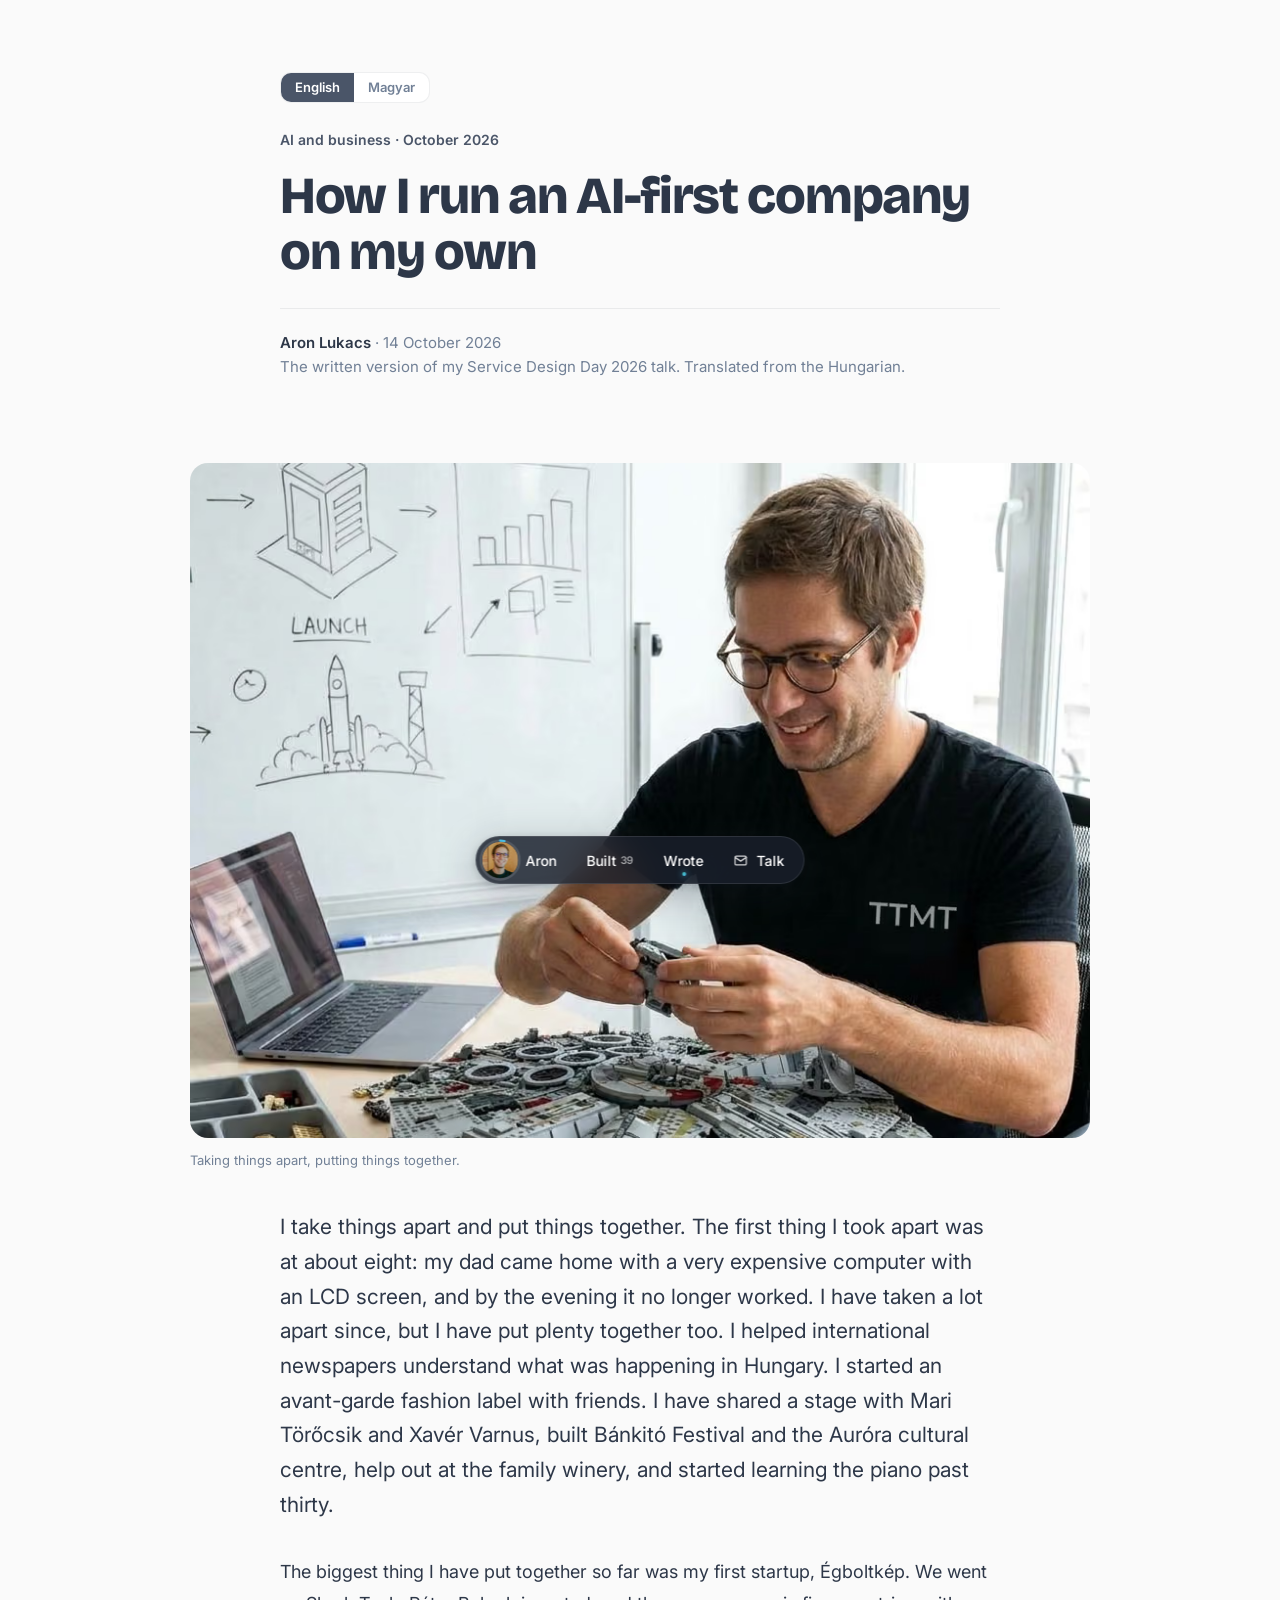
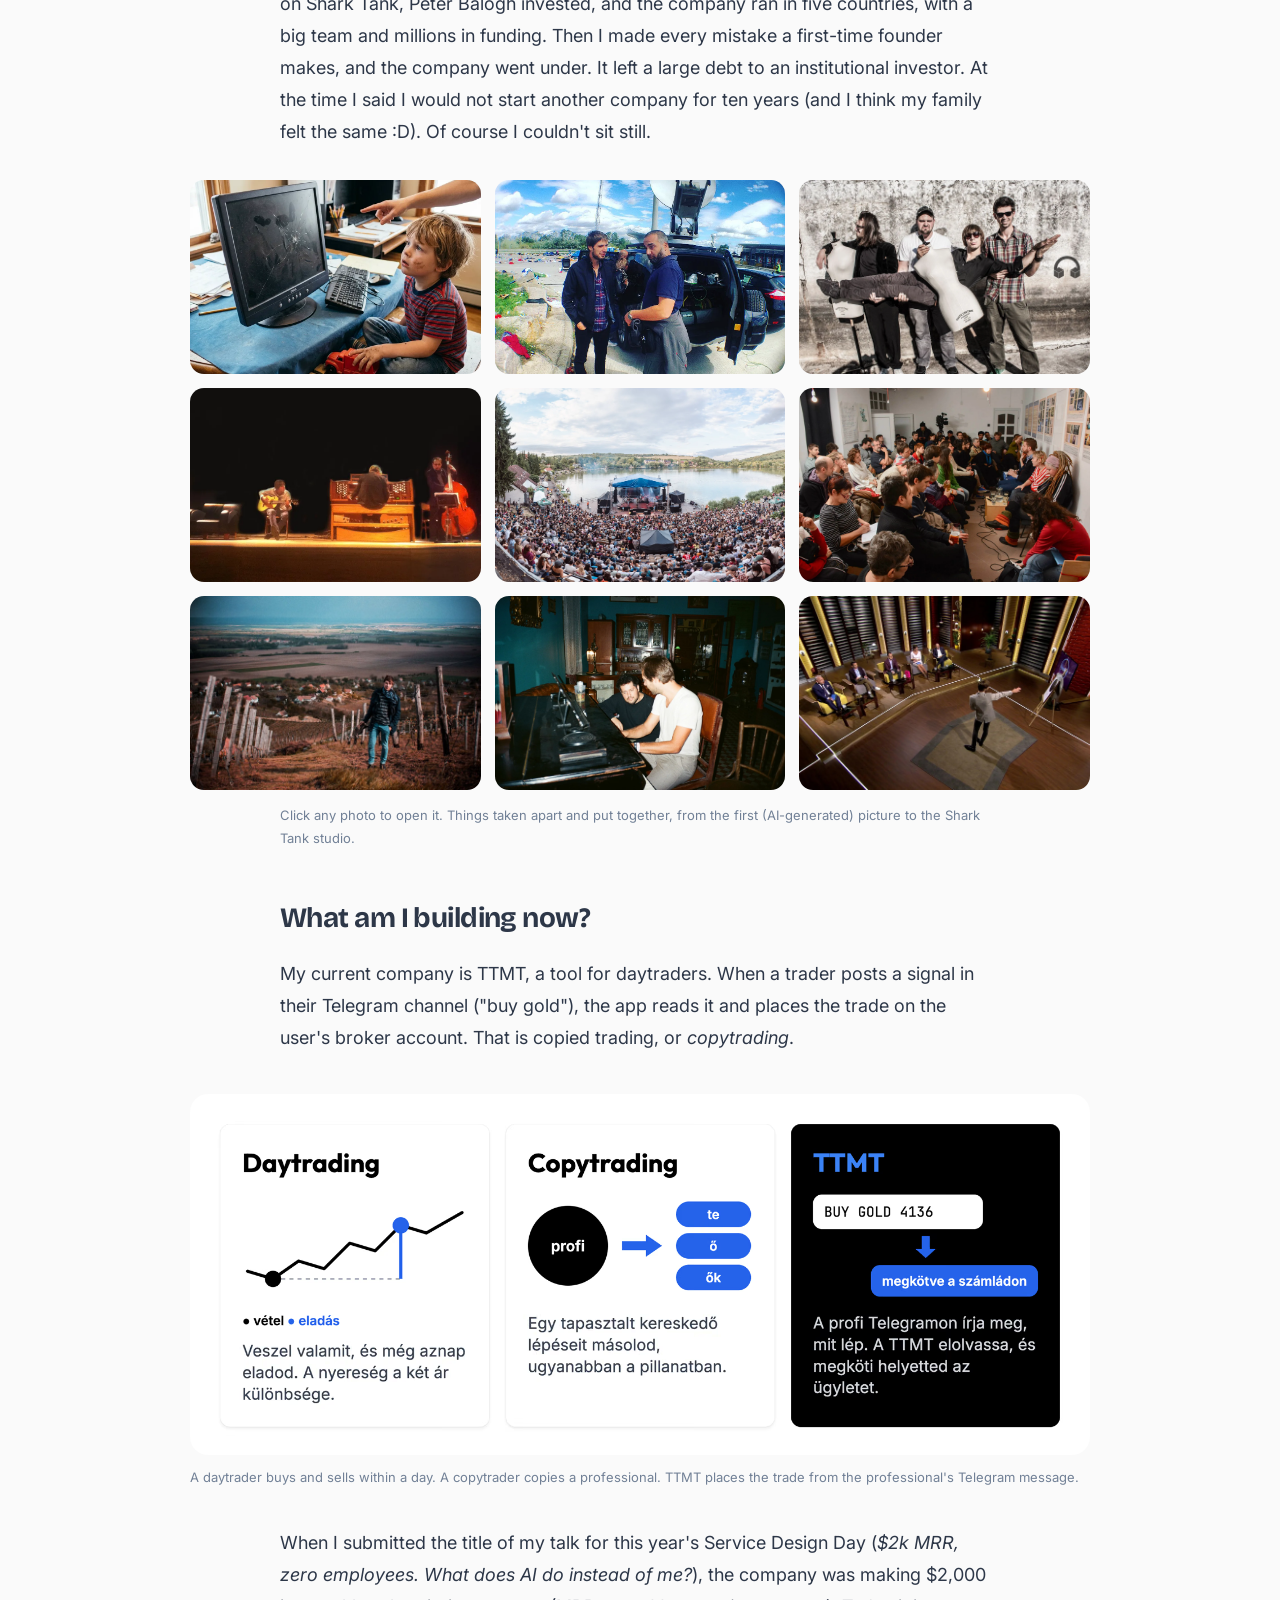
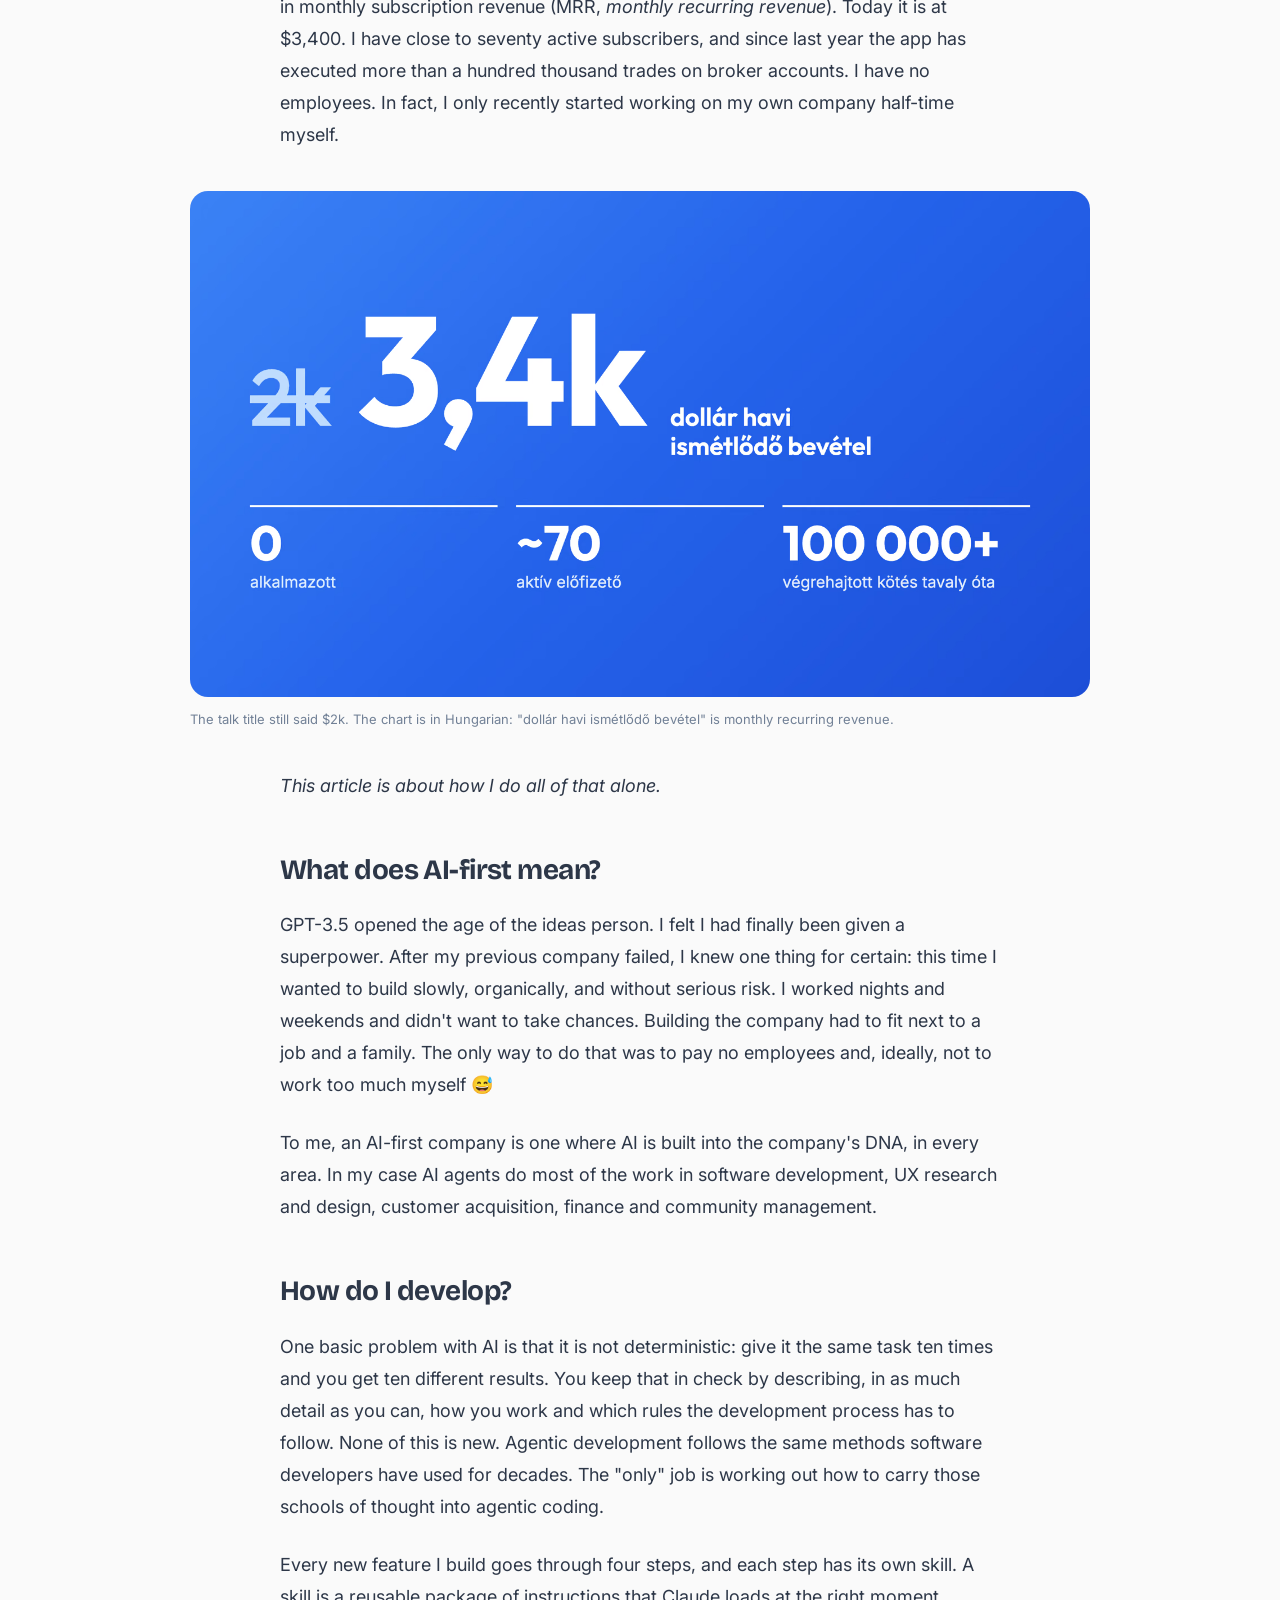
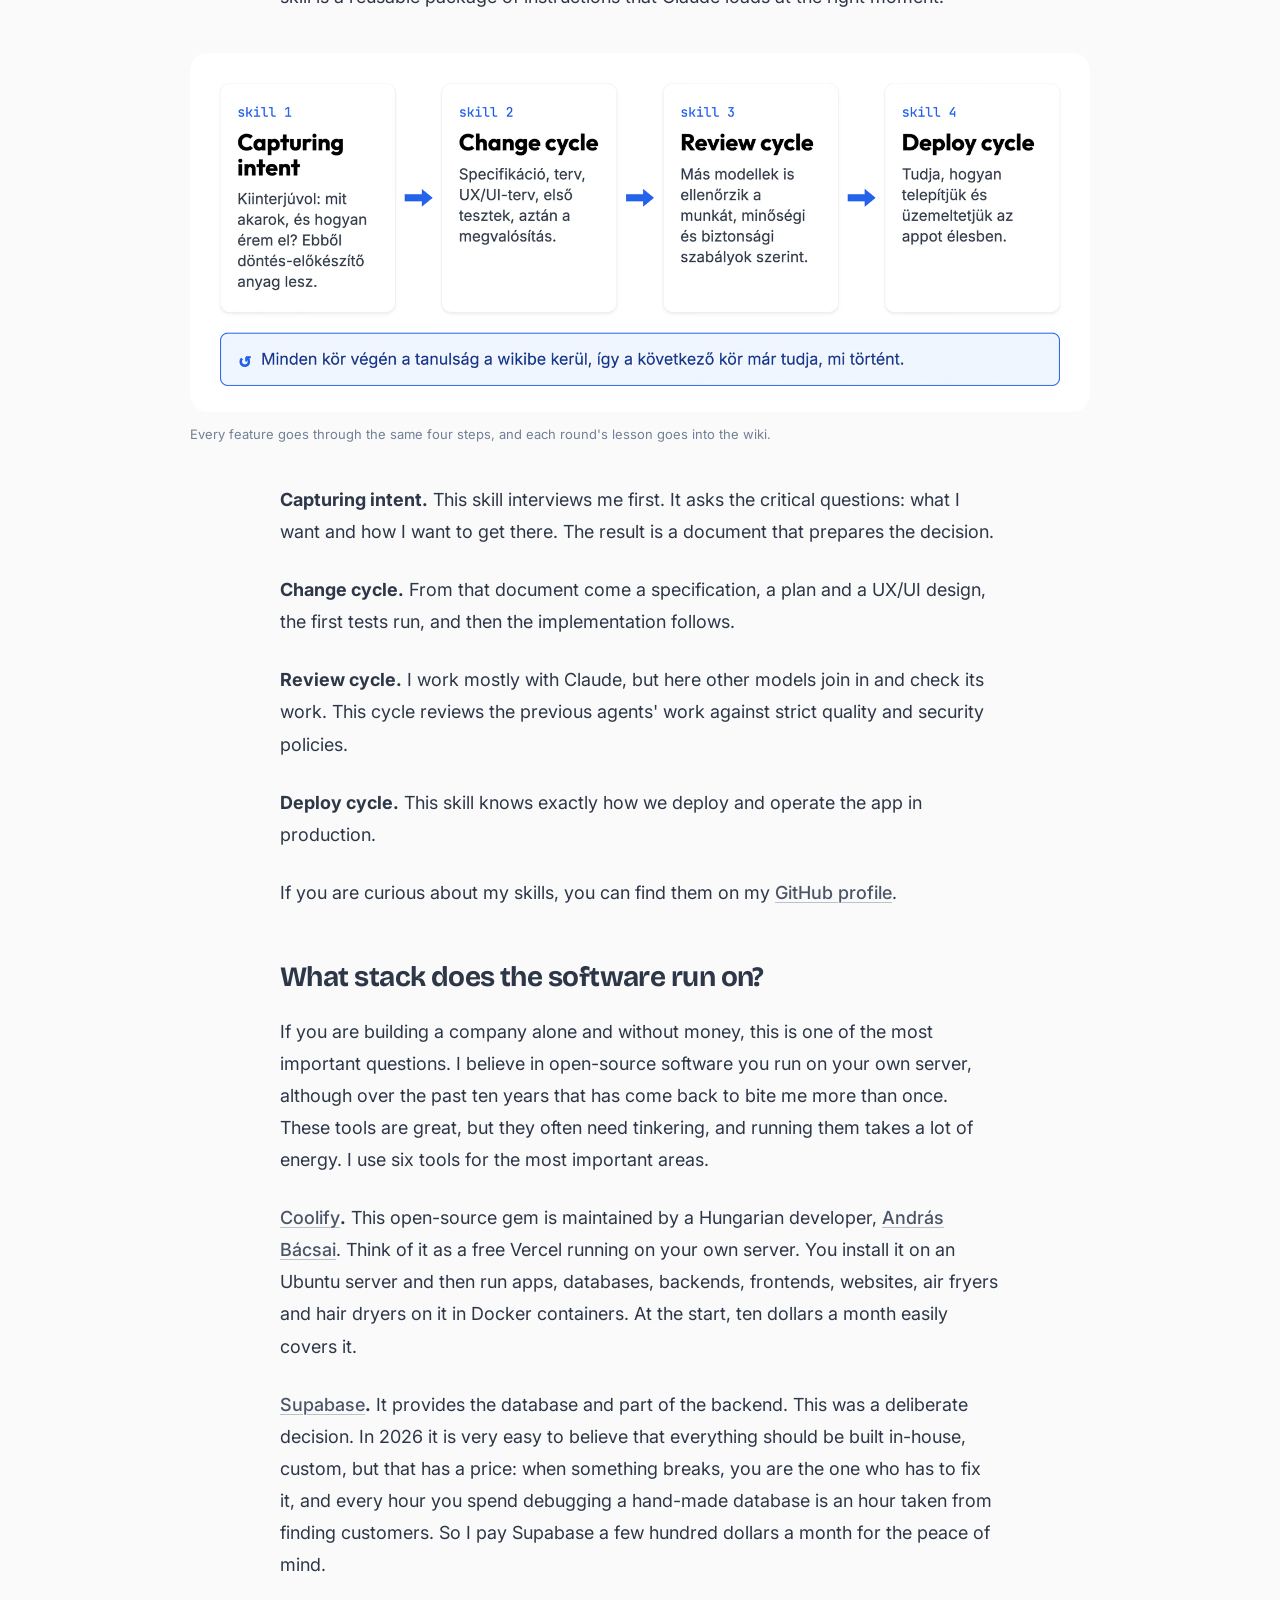
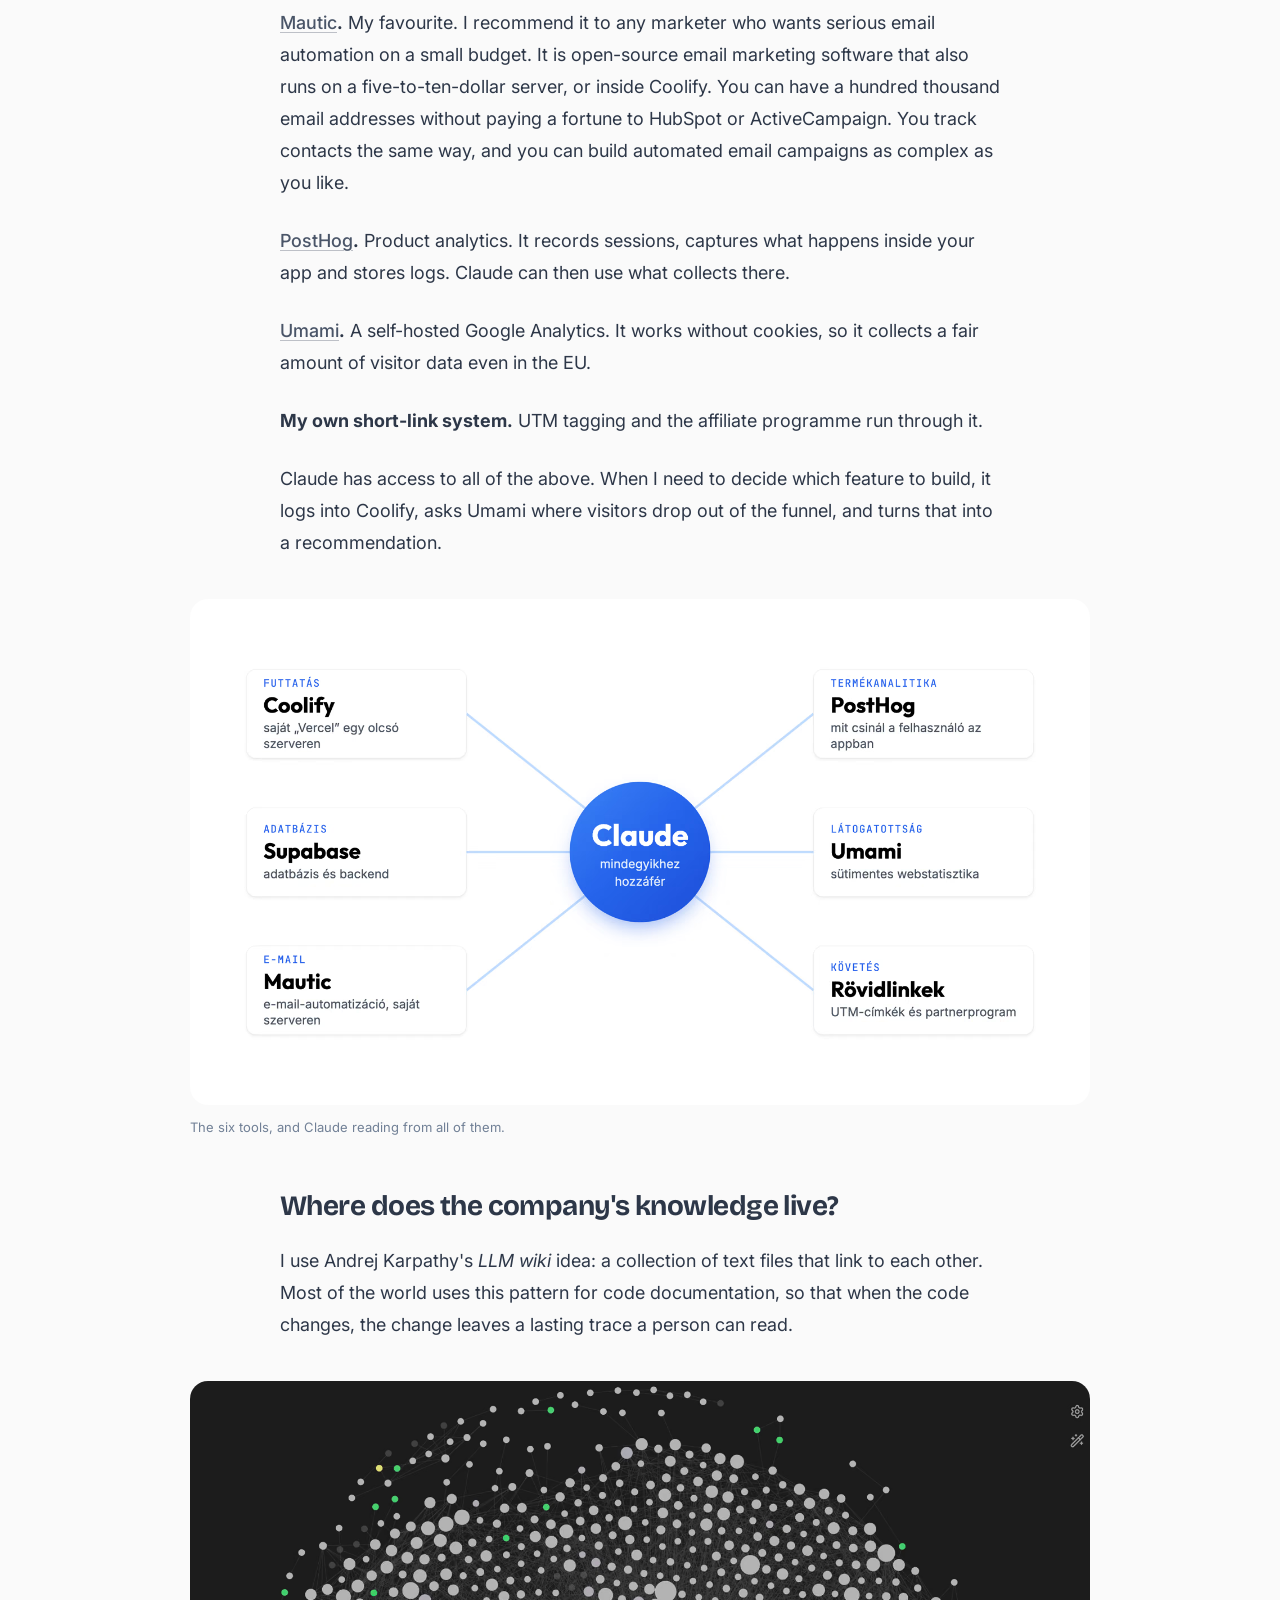
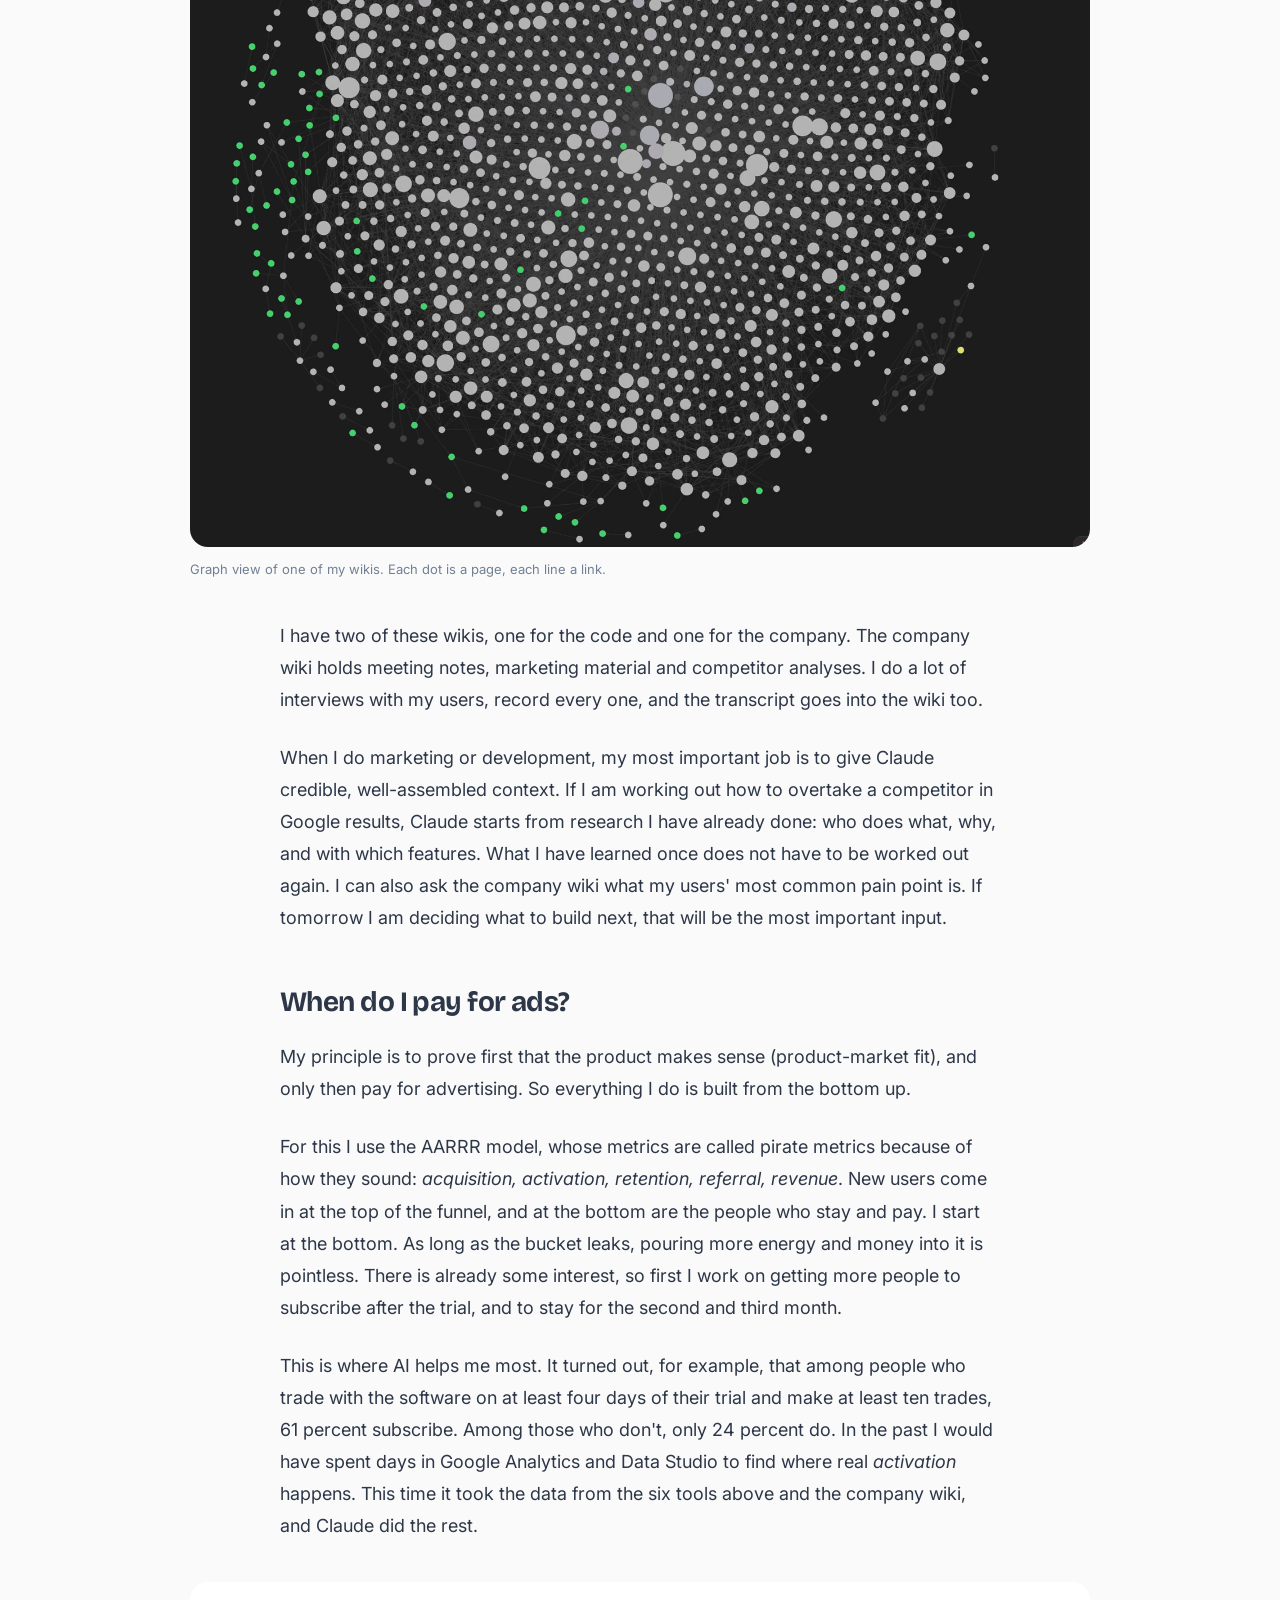
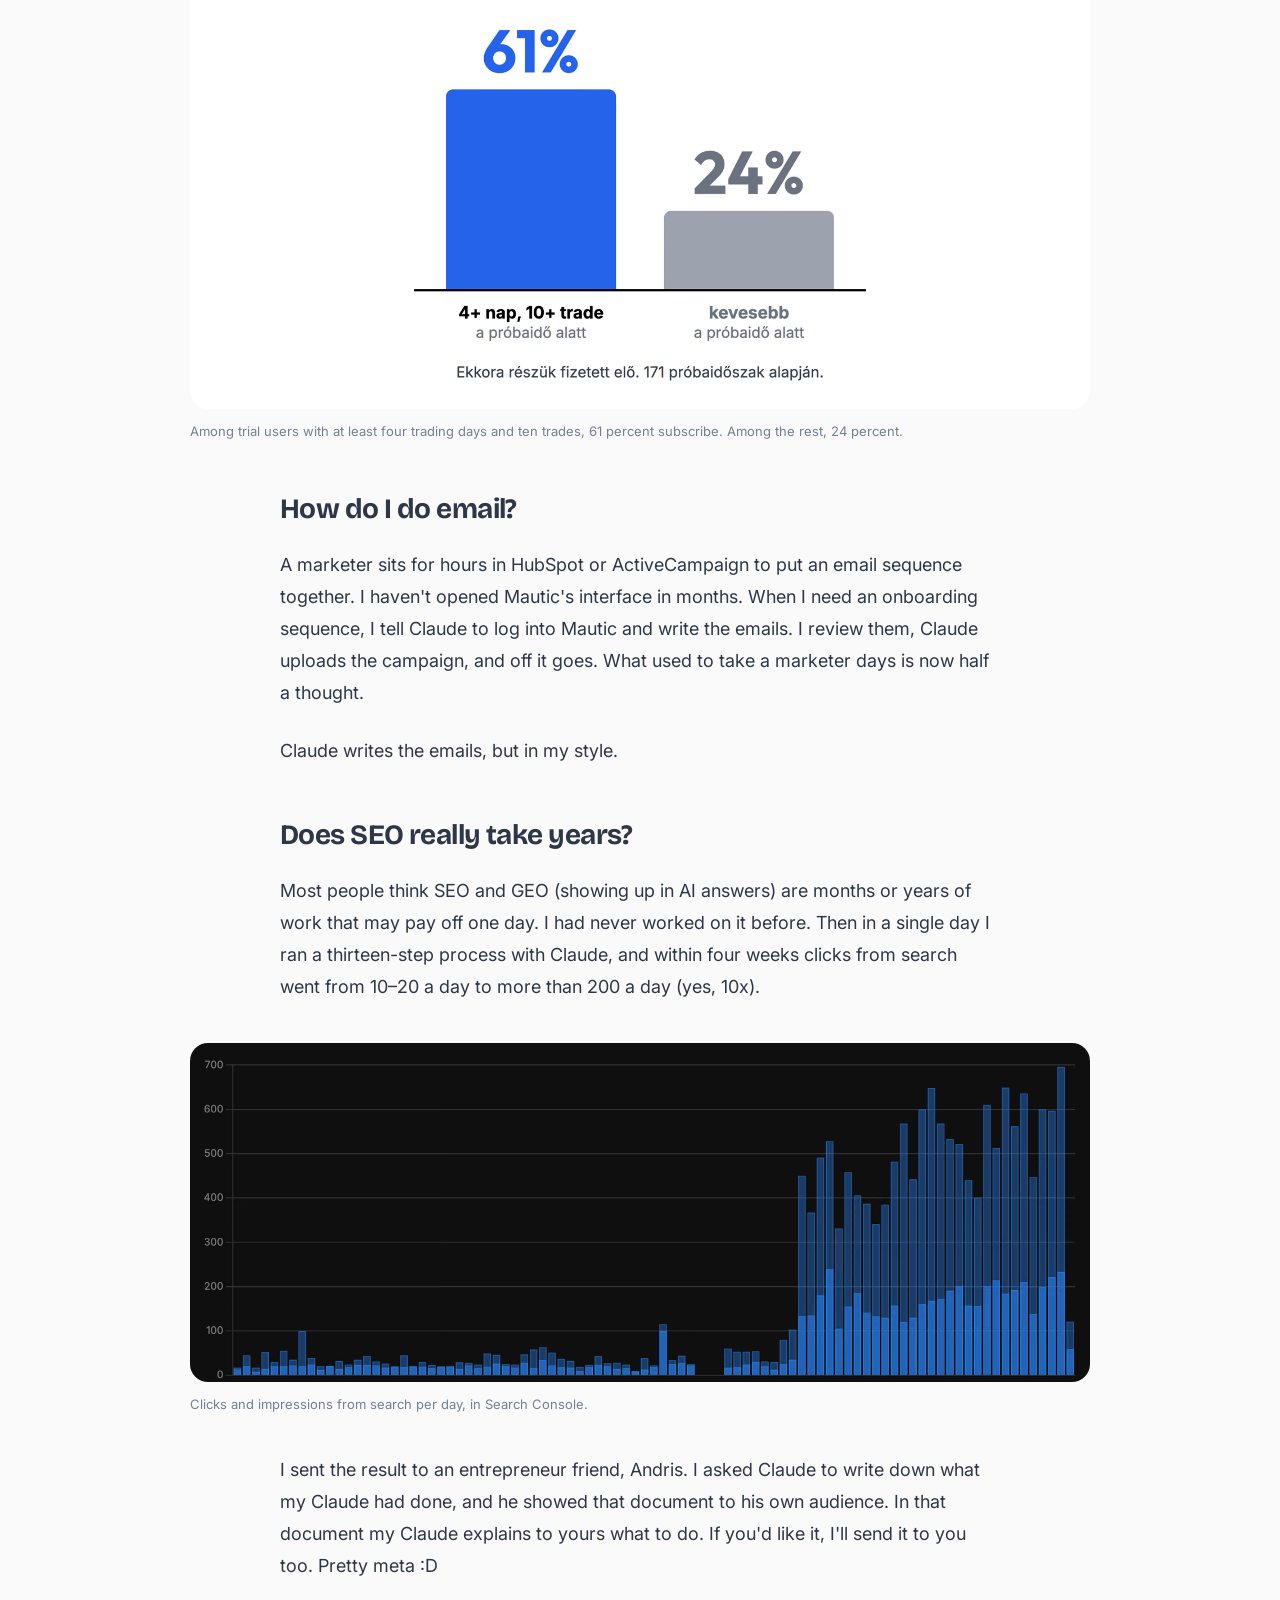
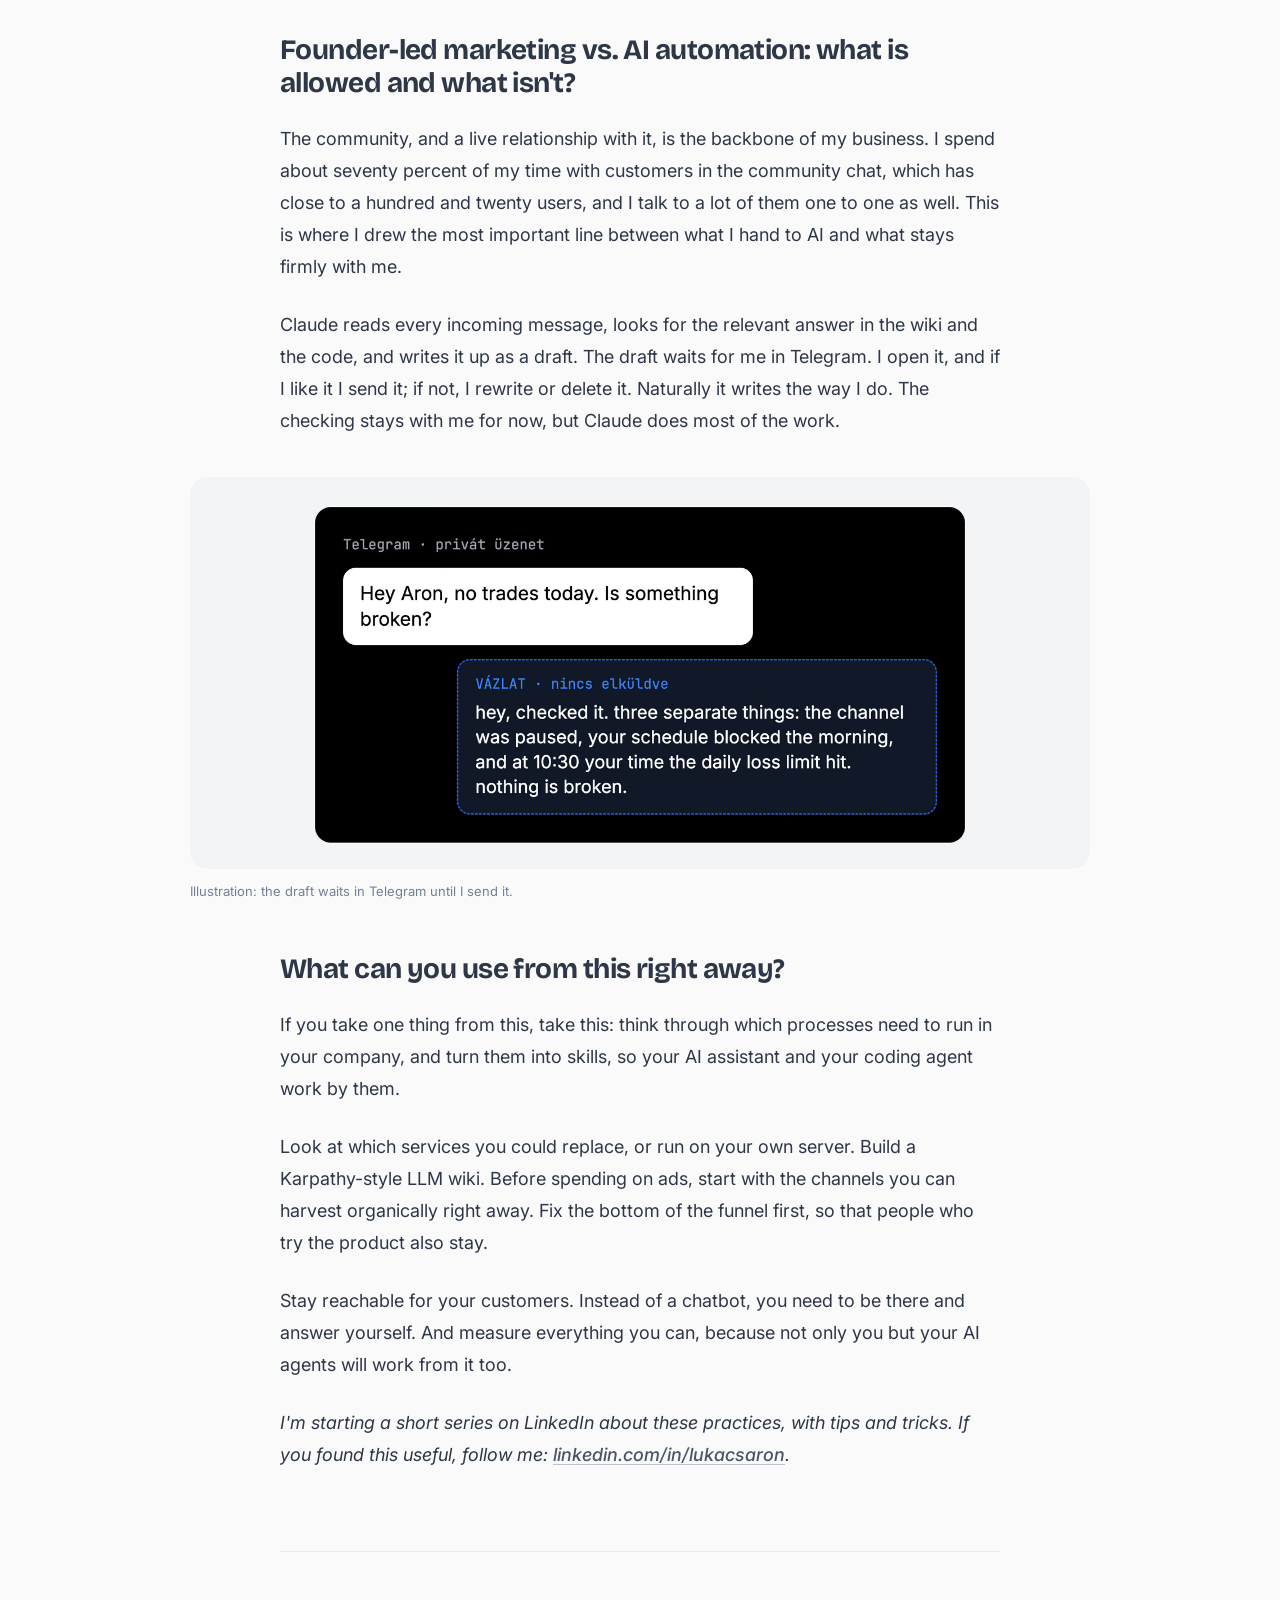
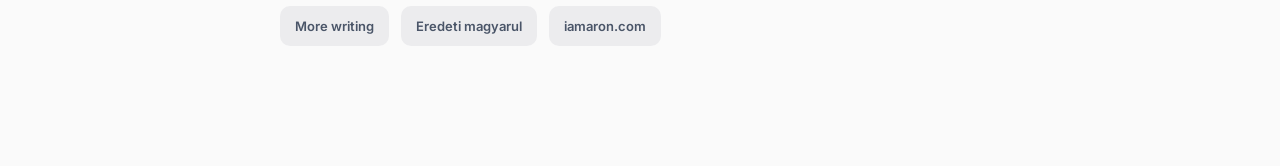
==== ai-first-egyedul.en.html @ 88845d27 "Add an English translation of the AI-first article, with a language switch Co-Authored-By: Claude Op" ====
<!DOCTYPE html>
<html lang="en">
<head>
    <meta charset="UTF-8">
    <meta name="viewport" content="width=device-width, initial-scale=1.0">

    <title>How I run an AI-first company on my own | Aron Lukacs</title>
    <meta name="description" content="How a one-person company runs AI-first: four development skills, a self-hosted open-source stack, two LLM wikis, a funnel fixed from the bottom, and founder-led customer replies drafted by AI.">
    <meta name="author" content="Lukács Áron">
    <meta name="robots" content="index, follow">

    <link rel="canonical" href="https://iamaron.com/ai-first-egyedul.en.html">
    <link rel="alternate" hreflang="hu" href="https://iamaron.com/ai-first-egyedul.html">
    <link rel="alternate" hreflang="en" href="https://iamaron.com/ai-first-egyedul.en.html">

    <meta property="og:type" content="article">
    <meta property="og:url" content="https://iamaron.com/ai-first-egyedul.en.html">
    <meta property="og:title" content="How I run an AI-first company on my own">
    <meta property="og:description" content="How a one-person company runs AI-first: four development skills, a self-hosted open-source stack, two LLM wikis, a funnel fixed from the bottom, and founder-led customer replies drafted by AI.">
    <meta property="og:locale" content="en_US">
    <meta property="og:image" content="https://iamaron.com/photos/ai-first/og.jpg">
    <meta property="og:site_name" content="Aron Lukacs">
    <meta property="article:author" content="Lukács Áron">
    <meta property="article:published_time" content="2026-10-14">

    <meta property="twitter:card" content="summary_large_image">
    <meta property="twitter:title" content="How I run an AI-first company on my own">
    <meta property="twitter:description" content="How a one-person company runs AI-first: four development skills, a self-hosted open-source stack, two LLM wikis, a funnel fixed from the bottom, and founder-led customer replies drafted by AI.">
    <meta property="twitter:image" content="https://iamaron.com/photos/ai-first/og.jpg">

    <link rel="icon" href="data:image/svg+xml,<svg xmlns=%22http://www.w3.org/2000/svg%22 viewBox=%220 0 100 100%22><text y=%22.9em%22 font-size=%2290%22>🧱</text></svg>">

    <link rel="preconnect" href="https://fonts.googleapis.com">
    <link rel="preconnect" href="https://fonts.gstatic.com" crossorigin>
    <link href="https://fonts.googleapis.com/css2?family=Inter:wght@400;500;600;700;800&family=Bricolage+Grotesque:wght@400;500;600;700;800&family=Instrument+Serif&display=swap" rel="stylesheet">
    <link rel="stylesheet" href="styles.css">
    <link rel="stylesheet" href="article.css">
    <link rel="stylesheet" href="island.css">

    <script type="application/ld+json">
    {
        "@context": "https://schema.org",
        "@type": "Article",
        "headline": "How I run an AI-first company on my own",
        "inLanguage": "en",
        "author": {"@type": "Person", "name": "Lukács Áron", "url": "https://iamaron.com"},
        "datePublished": "2026-10-14",
        "image": "https://iamaron.com/photos/ai-first/og.jpg",
        "mainEntityOfPage": "https://iamaron.com/ai-first-egyedul.en.html"
    }
    </script>
</head>
<body>
    <div class="article-page">

        <article class="article">
            <div class="article-header">
                <div class="lang-switch article-lang">
                    <span aria-current="page">English</span><a href="ai-first-egyedul.html" lang="hu" hreflang="hu">Magyar</a>
                </div>
                <p class="article-kicker">AI and business · October 2026</p>
                <h1>How I run an AI-first company on my own</h1>
                <div class="article-byline">
                    <strong>Aron Lukacs</strong> · 14 October 2026<br>
                    The written version of my Service Design Day 2026 talk. Translated from the Hungarian.
                </div>
            </div>

            <div class="article-body">
                <figure class="wide">
                <picture><source srcset="photos/ai-first/nyito.avif" type="image/avif"><img src="photos/ai-first/nyito.webp" width="920" height="690" decoding="async" alt="Aron in a TTMT T-shirt building a half-finished LEGO Millennium Falcon in front of a whiteboard"></picture>
                <figcaption>Taking things apart, putting things together.</figcaption>
                </figure>

                <p class="lead">I take things apart and put things together. The first thing I took apart was at about eight: my dad came home with a very expensive computer with an LCD screen, and by the evening it no longer worked. I have taken a lot apart since, but I have put plenty together too. I helped international newspapers understand what was happening in Hungary. I started an avant-garde fashion label with friends. I have shared a stage with Mari Törőcsik and Xavér Varnus, built Bánkitó Festival and the Auróra cultural centre, help out at the family winery, and started learning the piano past thirty.</p>

                <p>The biggest thing I have put together so far was my first startup, Égboltkép. We went on Shark Tank, Péter Balogh invested, and the company ran in five countries, with a big team and millions in funding. Then I made every mistake a first-time founder makes, and the company went under. It left a large debt to an institutional investor. At the time I said I would not start another company for ten years (and I think my family felt the same :D). Of course I couldn't sit still.</p>

                <div class="gallery" id="gallery">
                <button type="button" data-full="photos/ai-first/g1.webp"><img src="photos/ai-first/g1.webp" width="1024" height="768" loading="lazy" decoding="async" alt="AI-generated picture: a small boy in front of a cracked monitor, his dad pointing at the screen"></button>
                <button type="button" data-full="photos/ai-first/g2.webp"><img src="photos/ai-first/g2.webp" width="1080" height="1080" loading="lazy" decoding="async" alt="Aron next to a broadcast van, working as a fixer with a foreign crew"></button>
                <button type="button" data-full="photos/ai-first/g3.webp"><img src="photos/ai-first/g3.webp" width="1200" height="800" loading="lazy" decoding="async" alt="The fashion label founders with mannequins"></button>
                <button type="button" data-full="photos/ai-first/g4.webp"><img src="photos/ai-first/g4.webp" width="1600" height="576" loading="lazy" decoding="async" alt="On stage with an organ, a guitar and a double bass"></button>
                <button type="button" data-full="photos/ai-first/g5.webp"><img src="photos/ai-first/g5.webp" width="1600" height="1066" loading="lazy" decoding="async" alt="The Bánkitó Festival main stage by the lake, with a crowd"></button>
                <button type="button" data-full="photos/ai-first/g6.webp"><img src="photos/ai-first/g6.webp" width="1600" height="1068" loading="lazy" decoding="async" alt="A packed talk at Auróra"></button>
                <button type="button" data-full="photos/ai-first/g7.webp"><img src="photos/ai-first/g7.webp" width="1200" height="800" loading="lazy" decoding="async" alt="Aron in the vineyard on Somló"></button>
                <button type="button" data-full="photos/ai-first/g8.webp"><img src="photos/ai-first/g8.webp" width="1600" height="1060" loading="lazy" decoding="async" alt="Aron playing the piano"></button>
                <button type="button" data-full="photos/ai-first/g9.webp"><img src="photos/ai-first/g9.webp" width="1440" height="810" loading="lazy" decoding="async" alt="Égboltkép in the Shark Tank studio"></button>
                </div>
                <p class="gallery-note">Click any photo to open it. Things taken apart and put together, from the first (AI-generated) picture to the Shark Tank studio.</p>

                <h2>What am I building now?</h2>

                <p>My current company is TTMT, a tool for daytraders. When a trader posts a signal in their Telegram channel ("buy gold"), the app reads it and places the trade on the user's broker account. That is copied trading, or <em>copytrading</em>.</p>

                <figure class="wide">
                <picture><source srcset="photos/ai-first/copytrading.avif" type="image/avif"><img src="photos/ai-first/copytrading.webp" width="1600" height="642" loading="lazy" decoding="async" alt="Daytrading, copytrading and TTMT on three cards"></picture>
                <figcaption>A daytrader buys and sells within a day. A copytrader copies a professional. TTMT places the trade from the professional's Telegram message.</figcaption>
                </figure>

                <p>When I submitted the title of my talk for this year's Service Design Day (<em>$2k MRR, zero employees. What does AI do instead of me?</em>), the company was making $2,000 in monthly subscription revenue (MRR, <em>monthly recurring revenue</em>). Today it is at $3,400. I have close to seventy active subscribers, and since last year the app has executed more than a hundred thousand trades on broker accounts. I have no employees. In fact, I only recently started working on my own company half-time myself.</p>

                <figure class="wide">
                <picture><source srcset="photos/ai-first/szamok.avif" type="image/avif"><img src="photos/ai-first/szamok.webp" width="1600" height="900" loading="lazy" decoding="async" alt="$3.4k monthly revenue instead of $2k, 0 employees, about 70 subscribers, 100,000+ trades"></picture>
                <figcaption>The talk title still said $2k. The chart is in Hungarian: "dollár havi ismétlődő bevétel" is monthly recurring revenue.</figcaption>
                </figure>

                <p><em>This article is about how I do all of that alone.</em></p>

                <h2>What does AI-first mean?</h2>

                <p>GPT-3.5 opened the age of the ideas person. I felt I had finally been given a superpower. After my previous company failed, I knew one thing for certain: this time I wanted to build slowly, organically, and without serious risk. I worked nights and weekends and didn't want to take chances. Building the company had to fit next to a job and a family. The only way to do that was to pay no employees and, ideally, not to work too much myself 😅</p>

                <p>To me, an AI-first company is one where AI is built into the company's DNA, in every area. In my case AI agents do most of the work in software development, UX research and design, customer acquisition, finance and community management.</p>

                <h2>How do I develop?</h2>

                <p>One basic problem with AI is that it is not deterministic: give it the same task ten times and you get ten different results. You keep that in check by describing, in as much detail as you can, how you work and which rules the development process has to follow. None of this is new. Agentic development follows the same methods software developers have used for decades. The "only" job is working out how to carry those schools of thought into agentic coding.</p>

                <p>Every new feature I build goes through four steps, and each step has its own skill. A skill is a reusable package of instructions that Claude loads at the right moment.</p>

                <figure class="wide">
                <picture><source srcset="photos/ai-first/negy-skill.avif" type="image/avif"><img src="photos/ai-first/negy-skill.webp" width="1600" height="638" loading="lazy" decoding="async" alt="The four skills: capturing intent, change cycle, review cycle, deploy cycle"></picture>
                <figcaption>Every feature goes through the same four steps, and each round's lesson goes into the wiki.</figcaption>
                </figure>

                <p><strong>Capturing intent.</strong> This skill interviews me first. It asks the critical questions: what I want and how I want to get there. The result is a document that prepares the decision.</p>

                <p><strong>Change cycle.</strong> From that document come a specification, a plan and a UX/UI design, the first tests run, and then the implementation follows.</p>

                <p><strong>Review cycle.</strong> I work mostly with Claude, but here other models join in and check its work. This cycle reviews the previous agents' work against strict quality and security policies.</p>

                <p><strong>Deploy cycle.</strong> This skill knows exactly how we deploy and operate the app in production.</p>

                <p>If you are curious about my skills, you can find them on my <a href="https://github.com/lukacsaron/aron-development-skills" target="_blank" rel="noopener noreferrer">GitHub profile</a>.</p>

                <h2>What stack does the software run on?</h2>

                <p>If you are building a company alone and without money, this is one of the most important questions. I believe in open-source software you run on your own server, although over the past ten years that has come back to bite me more than once. These tools are great, but they often need tinkering, and running them takes a lot of energy. I use six tools for the most important areas.</p>

                <p><strong><a href="https://github.com/coollabsio/coolify" target="_blank" rel="noopener noreferrer">Coolify</a>.</strong> This open-source gem is maintained by a Hungarian developer, <a href="https://github.com/andrasbacsai" target="_blank" rel="noopener noreferrer">András Bácsai</a>. Think of it as a free Vercel running on your own server. You install it on an Ubuntu server and then run apps, databases, backends, frontends, websites, air fryers and hair dryers on it in Docker containers. At the start, ten dollars a month easily covers it.</p>

                <p><strong><a href="http://supabase.com/" target="_blank" rel="noopener noreferrer">Supabase</a>.</strong> It provides the database and part of the backend. This was a deliberate decision. In 2026 it is very easy to believe that everything should be built in-house, custom, but that has a price: when something breaks, you are the one who has to fix it, and every hour you spend debugging a hand-made database is an hour taken from finding customers. So I pay Supabase a few hundred dollars a month for the peace of mind.</p>

                <p><strong><a href="https://github.com/mautic/mautic" target="_blank" rel="noopener noreferrer">Mautic</a>.</strong> My favourite. I recommend it to any marketer who wants serious email automation on a small budget. It is open-source email marketing software that also runs on a five-to-ten-dollar server, or inside Coolify. You can have a hundred thousand email addresses without paying a fortune to HubSpot or ActiveCampaign. You track contacts the same way, and you can build automated email campaigns as complex as you like.</p>

                <p><strong><a href="https://posthog.com/" target="_blank" rel="noopener noreferrer">PostHog</a>.</strong> Product analytics. It records sessions, captures what happens inside your app and stores logs. Claude can then use what collects there.</p>

                <p><strong><a href="https://github.com/umami-software/umami" target="_blank" rel="noopener noreferrer">Umami</a>.</strong> A self-hosted Google Analytics. It works without cookies, so it collects a fair amount of visitor data even in the EU.</p>

                <p><strong>My own short-link system.</strong> UTM tagging and the affiliate programme run through it.</p>

                <p>Claude has access to all of the above. When I need to decide which feature to build, it logs into Coolify, asks Umami where visitors drop out of the funnel, and turns that into a recommendation.</p>

                <figure class="wide">
                <picture><source srcset="photos/ai-first/stack-claude.avif" type="image/avif"><img src="photos/ai-first/stack-claude.webp" width="1600" height="900" loading="lazy" decoding="async" alt="Claude in the middle, surrounded by Coolify, Supabase, Mautic, PostHog, Umami and the short links"></picture>
                <figcaption>The six tools, and Claude reading from all of them.</figcaption>
                </figure>

                <h2>Where does the company's knowledge live?</h2>

                <p>I use Andrej Karpathy's <em>LLM wiki</em> idea: a collection of text files that link to each other. Most of the world uses this pattern for code documentation, so that when the code changes, the change leaves a lasting trace a person can read.</p>

                <figure class="wide">
                <picture><source srcset="photos/ai-first/wiki-graf.avif" type="image/avif"><img src="photos/ai-first/wiki-graf.webp" width="1600" height="1362" loading="lazy" decoding="async" alt="Graph view of an LLM wiki: hundreds of interlinked pages"></picture>
                <figcaption>Graph view of one of my wikis. Each dot is a page, each line a link.</figcaption>
                </figure>

                <p>I have two of these wikis, one for the code and one for the company. The company wiki holds meeting notes, marketing material and competitor analyses. I do a lot of interviews with my users, record every one, and the transcript goes into the wiki too.</p>

                <p>When I do marketing or development, my most important job is to give Claude credible, well-assembled context. If I am working out how to overtake a competitor in Google results, Claude starts from research I have already done: who does what, why, and with which features. What I have learned once does not have to be worked out again. I can also ask the company wiki what my users' most common pain point is. If tomorrow I am deciding what to build next, that will be the most important input.</p>

                <h2>When do I pay for ads?</h2>

                <p>My principle is to prove first that the product makes sense (product-market fit), and only then pay for advertising. So everything I do is built from the bottom up.</p>

                <p>For this I use the AARRR model, whose metrics are called pirate metrics because of how they sound: <em>acquisition, activation, retention, referral, revenue</em>. New users come in at the top of the funnel, and at the bottom are the people who stay and pay. I start at the bottom. As long as the bucket leaks, pouring more energy and money into it is pointless. There is already some interest, so first I work on getting more people to subscribe after the trial, and to stay for the second and third month.</p>

                <p>This is where AI helps me most. It turned out, for example, that among people who trade with the software on at least four days of their trial and make at least ten trades, 61 percent subscribe. Among those who don't, only 24 percent do. In the past I would have spent days in Google Analytics and Data Studio to find where real <em>activation</em> happens. This time it took the data from the six tools above and the company wiki, and Claude did the rest.</p>

                <figure class="wide">
                <picture><source srcset="photos/ai-first/aktivalas.avif" type="image/avif"><img src="photos/ai-first/aktivalas.webp" width="1600" height="760" loading="lazy" decoding="async" alt="Bar chart: 61 percent and 24 percent"></picture>
                <figcaption>Among trial users with at least four trading days and ten trades, 61 percent subscribe. Among the rest, 24 percent.</figcaption>
                </figure>

                <h2>How do I do email?</h2>

                <p>A marketer sits for hours in HubSpot or ActiveCampaign to put an email sequence together. I haven't opened Mautic's interface in months. When I need an onboarding sequence, I tell Claude to log into Mautic and write the emails. I review them, Claude uploads the campaign, and off it goes. What used to take a marketer days is now half a thought.</p>

                <p>Claude writes the emails, but in my style.</p>

                <h2>Does SEO really take years?</h2>

                <p>Most people think SEO and GEO (showing up in AI answers) are months or years of work that may pay off one day. I had never worked on it before. Then in a single day I ran a thirteen-step process with Claude, and within four weeks clicks from search went from 10–20 a day to more than 200 a day (yes, 10x).</p>

                <figure class="wide">
                <picture><source srcset="photos/ai-first/search-console.avif" type="image/avif"><img src="photos/ai-first/search-console.webp" width="1600" height="602" loading="lazy" decoding="async" alt="Search Console bar chart: flat for months, then a sudden multiple"></picture>
                <figcaption>Clicks and impressions from search per day, in Search Console.</figcaption>
                </figure>

                <p>I sent the result to an entrepreneur friend, Andris. I asked Claude to write down what my Claude had done, and he showed that document to his own audience. In that document my Claude explains to yours what to do. If you'd like it, I'll send it to you too. Pretty meta :D</p>

                <!-- Andris's message, only with his permission:
                <figure class="wide">
                <picture><source srcset="photos/ai-first/andris-uzenet.avif" type="image/avif"><img src="photos/ai-first/andris-uzenet.webp" width="1182" height="530" loading="lazy" decoding="async" alt="Andris&#x27;s message about Aron&#x27;s Claude writing to everyone else&#x27;s Claude"></picture>
                <figcaption>Andris's message.</figcaption>
                </figure>
                -->

                <h2>Founder-led marketing vs. AI automation: what is allowed and what isn't?</h2>

                <p>The community, and a live relationship with it, is the backbone of my business. I spend about seventy percent of my time with customers in the community chat, which has close to a hundred and twenty users, and I talk to a lot of them one to one as well. This is where I drew the most important line between what I hand to AI and what stays firmly with me.</p>

                <p>Claude reads every incoming message, looks for the relevant answer in the wiki and the code, and writes it up as a draft. The draft waits for me in Telegram. I open it, and if I like it I send it; if not, I rewrite or delete it. Naturally it writes the way I do. The checking stays with me for now, but Claude does most of the work.</p>

                <figure class="wide">
                <picture><source srcset="photos/ai-first/telegram-vazlat.avif" type="image/avif"><img src="photos/ai-first/telegram-vazlat.webp" width="1600" height="696" loading="lazy" decoding="async" alt="Telegram chat: the customer&#x27;s question and Claude&#x27;s unsent draft reply under it"></picture>
                <figcaption>Illustration: the draft waits in Telegram until I send it.</figcaption>
                </figure>

                <h2>What can you use from this right away?</h2>

                <p>If you take one thing from this, take this: think through which processes need to run in your company, and turn them into skills, so your AI assistant and your coding agent work by them.</p>

                <p>Look at which services you could replace, or run on your own server. Build a Karpathy-style LLM wiki. Before spending on ads, start with the channels you can harvest organically right away. Fix the bottom of the funnel first, so that people who try the product also stay.</p>

                <p>Stay reachable for your customers. Instead of a chatbot, you need to be there and answer yourself. And measure everything you can, because not only you but your AI agents will work from it too.</p>

                <p><em>I'm starting a short series on LinkedIn about these practices, with tips and tricks. If you found this useful, follow me: <a href="https://www.linkedin.com/in/lukacsaron/" target="_blank" rel="noopener noreferrer">linkedin.com/in/lukacsaron</a>.</em></p>
            </div>
        </article>

        <footer class="article-footer">
            <div class="article-footer-links">
                <a href="writing.html">More writing</a>
                <a href="ai-first-egyedul.html" lang="hu">Eredeti magyarul</a>
                <a href="/">iamaron.com</a>
            </div>
        </footer>
    </div>

    <div class="lightbox" id="lightbox" role="dialog" aria-modal="true" aria-label="Photo viewer">
        <button type="button" class="lightbox-close" aria-label="Close">
            <svg width="20" height="20" fill="none" stroke="currentColor" stroke-width="2" stroke-linecap="round" viewBox="0 0 24 24"><path d="M18 6L6 18M6 6l12 12"/></svg>
        </button>
        <button type="button" class="lightbox-nav lightbox-prev" aria-label="Previous photo">
            <svg width="20" height="20" fill="none" stroke="currentColor" stroke-width="2" stroke-linecap="round" stroke-linejoin="round" viewBox="0 0 24 24"><path d="M15 18l-6-6 6-6"/></svg>
        </button>
        <img id="lightbox-img" src="" alt="">
        <button type="button" class="lightbox-nav lightbox-next" aria-label="Next photo">
            <svg width="20" height="20" fill="none" stroke="currentColor" stroke-width="2" stroke-linecap="round" stroke-linejoin="round" viewBox="0 0 24 24"><path d="M9 18l6-6-6-6"/></svg>
        </button>
        <div class="lightbox-counter" id="lightbox-counter"></div>
        <a class="lightbox-full" id="lightbox-full" href="#" target="_blank" rel="noopener noreferrer">Open full size</a>
    </div>

    <script src="article.js"></script>

    <!-- Site nav. island.js turns it into the morphing island; without JS it stays a row of links. -->
    <nav class="island" aria-label="Site" data-progress>
        <div class="island-shell">
            <div class="island-bar">
                <a class="island-home" href="/" aria-label="Aron Lukacs, home"><span class="island-avatar"><img src="aron-avatar.jpg" alt="" width="36" height="36"></span><span class="island-label">Aron</span></a>
                <a href="things.html" data-panel="built">Built<sup>39</sup></a>
                <a href="writing.html" data-panel="wrote" aria-current="page">Wrote</a>
                <a class="island-talk" href="mailto:aron.lukacs@gmail.com"><svg width="15" height="15" fill="none" stroke="currentColor" stroke-width="2" stroke-linecap="round" stroke-linejoin="round" viewBox="0 0 24 24" aria-hidden="true"><rect x="3" y="5" width="18" height="14" rx="2"/><path d="m3 7 9 6 9-6"/></svg>Talk</a>
            </div>
        </div>
    </nav>
    <script src="island.js"></script>
</body>
</html>
---- styles.css ----
:root {
    /* Sophisticated Neutral Palette */
    --color-bg: #FAFAFA;            /* Off-White - clean, professional background */
    --color-card: #FFFFFF;          /* White - crisp containers */
    --color-text: #2D3748;          /* Charcoal - strong primary text */
    --color-text-secondary: #718096; /* Slate Gray - balanced secondary text */
    --color-border: rgba(45, 55, 72, 0.08); /* Subtle charcoal border */
    --color-accent: #4A5568;        /* Deep Indigo - sophisticated, professional accent */
    --shadow-sm: 0 1px 2px rgba(45, 55, 72, 0.04);
    --shadow-md: 0 4px 16px rgba(45, 55, 72, 0.08);
    --shadow-lg: 0 8px 32px rgba(45, 55, 72, 0.12);
}

* {
    margin: 0;
    padding: 0;
    box-sizing: border-box;
}

html {
    scroll-behavior: smooth;
}

body {
    font-family: 'Inter', -apple-system, BlinkMacSystemFont, sans-serif;
    background: var(--color-bg);
    color: var(--color-text);
    -webkit-font-smoothing: antialiased;
    -moz-osx-font-smoothing: grayscale;
    position: relative;
}

/* Particles Background */
.particles-background {
    position: fixed;
    top: 0;
    left: 0;
    width: 100%;
    height: 100vh;
    pointer-events: none;
    z-index: 0;
    opacity: 0.5;
    /* Gradient mask to fade out towards bottom */
    -webkit-mask-image: linear-gradient(to bottom,
        rgba(0, 0, 0, 1) 0%,
        rgba(0, 0, 0, 0.8) 40%,
        rgba(0, 0, 0, 0.3) 70%,
        rgba(0, 0, 0, 0) 100%);
    mask-image: linear-gradient(to bottom,
        rgba(0, 0, 0, 1) 0%,
        rgba(0, 0, 0, 0.8) 40%,
        rgba(0, 0, 0, 0.3) 70%,
        rgba(0, 0, 0, 0) 100%);
}

.container {
    max-width: 1400px;
    margin: 0 auto;
    padding: 80px 60px;
    position: relative;
    z-index: 1;
}

.layout {
    display: grid;
    grid-template-columns: 1fr 2fr;
    gap: 80px;
    align-items: start;
}

/* Left Profile Section */
.profile-section {
    position: sticky;
    top: 80px;
    padding-right: 40px;
}

.avatar {
    width: 160px;
    height: 160px;
    border-radius: 50%;
    margin-bottom: 32px;
    position: relative;
    overflow: visible;
    box-shadow: var(--shadow-md);
}

.avatar img {
    border-radius: 50%;
    overflow: hidden;
}

.avatar::after {
    content: '';
    position: absolute;
    inset: 0;
    border-radius: 50%;
    box-shadow: inset 0 0 0 1px rgba(255, 255, 255, 0.1);
    pointer-events: none;
}

/* Speech bubble on avatar */
.avatar::before {
    content: 'hi5!';
    position: absolute;
    top: 20px;
    right: -115px;
    transform: scale(0) rotate(-8deg);
    background: white;
    color: #2D3748;
    padding: 12px 22px;
    border-radius: 28px;
    font-size: 22px;
    font-weight: 800;
    font-family: 'Bricolage Grotesque', 'Inter', sans-serif;
    text-transform: uppercase;
    letter-spacing: 0.08em;
    white-space: nowrap;
    opacity: 0;
    pointer-events: none;
    transition: all 0.35s cubic-bezier(0.68, -0.55, 0.265, 1.55);
    box-shadow: 0 8px 24px rgba(0, 0, 0, 0.2);
    border: 4px solid #2D3748;
    z-index: 100;
}

/* Speech bubble tail - positioned correctly */
.avatar .bubble-tail {
    position: absolute;
    top: 48px;
    right: -92px;
    width: 20px;
    height: 20px;
    opacity: 0;
    pointer-events: none;
    transition: all 0.35s cubic-bezier(0.68, -0.55, 0.265, 1.55);
    transform: scale(0);
    z-index: 99;
}

/* Tail black border triangle */
.avatar .bubble-tail::before {
    content: '';
    position: absolute;
    top: 0;
    left: 0;
    width: 0;
    height: 0;
    border-left: 22px solid #2D3748;
    border-top: 0px solid transparent;
    border-bottom: 20px solid transparent;
    transform: rotate(20deg);
}

/* Tail white fill triangle */
.avatar .bubble-tail::after {
    content: '';
    position: absolute;
    top: 2px;
    left: -1px;
    width: 0;
    height: 0;
    border-left: 18px solid white;
    border-top: 0px solid transparent;
    border-bottom: 16px solid transparent;
    transform: rotate(20deg);
}

.avatar.show-bubble::before {
    opacity: 1;
    transform: scale(1) rotate(-8deg);
}

.avatar.show-bubble .bubble-tail {
    opacity: 1;
    transform: scale(1) rotate(0deg);
}

h1 {
    font-family: 'Bricolage Grotesque', 'Inter', -apple-system, BlinkMacSystemFont, sans-serif;
    font-size: 42px;
    font-weight: 800;
    letter-spacing: -0.02em;
    line-height: 1.1;
    margin-bottom: 12px;
}

.tagline {
    font-size: 16px;
    font-weight: 600;
    color: var(--color-accent);
    margin-bottom: 24px;
}

.bio {
    font-size: 15px;
    line-height: 1.6;
    color: var(--color-text-secondary);
    margin-bottom: 24px;
}

.chips {
    display: flex;
    flex-wrap: wrap;
    gap: 8px;
    margin-bottom: 24px;
}

.chip {
    padding: 6px 12px;
    background: rgba(74, 85, 104, 0.1); /* Deep indigo with 10% opacity */
    border-radius: 20px;
    font-size: 12px;
    font-weight: 500;
    color: var(--color-accent);
}

.cta-buttons {
    display: flex;
    flex-direction: column;
    gap: 12px;
    margin-bottom: 24px;
    position: relative;
}

.btn {
    padding: 12px 20px;
    border-radius: 12px;
    font-size: 14px;
    font-weight: 600;
    text-decoration: none;
    text-align: center;
    transition: all 0.2s;
    border: 1px solid transparent;
    cursor: pointer;
    display: block;
    width: 100%;
    font-family: inherit;
    box-sizing: border-box;
}

.border-radius-none {
    border-radius: 0 !important;
    overflow:visible !important;
}

.bento-item.border-radius-none::before {
    display: none;
}

.btn-primary {
    background: var(--color-accent);
    color: white;
}

.btn-primary:hover {
    background: #2D3748; /* Darker indigo on hover */
    transform: translateY(-2px);
}

.btn-secondary {
    background: var(--color-card);
    color: var(--color-text);
    border: 1px solid var(--color-border);
}

.btn-secondary:hover {
    border-color: var(--color-accent);
}

/* GitHub button carries a mark, so it centres its contents as a row */
.btn-github {
    display: flex;
    align-items: center;
    justify-content: center;
    gap: 8px;
}

.btn-github svg {
    flex: none;
}

.btn-email {
    display: flex;
    align-items: center;
    justify-content: center;
    gap: 8px;
    position: relative;
}

.copy-email-icon {
    display: inline-flex;
    align-items: center;
    justify-content: center;
    border-radius: 6px;
    transition: all 0.2s;
    cursor: pointer;
}

.copy-email-icon:hover {
    background: rgba(74, 85, 104, 0.1);
    padding: 4px;
    margin: -4px;
    transform: scale(1.1);
}

.copy-email-icon:active {
    transform: scale(0.95);
}

.email-tooltip {
    position: absolute;
    bottom: -60px;
    left: 50%;
    transform: translateX(-50%) scale(0);
    background: var(--color-text);
    color: white;
    padding: 8px 14px;
    border-radius: 8px;
    font-size: 13px;
    font-weight: 500;
    white-space: nowrap;
    opacity: 0;
    pointer-events: none;
    box-shadow: 0 4px 12px rgba(0, 0, 0, 0.2);
    z-index: 100;
}

.email-tooltip::after {
    content: '';
    position: absolute;
    top: -4px;
    left: 50%;
    transform: translateX(-50%);
    border: 6px solid transparent;
    border-bottom-color: var(--color-text);
}

.email-tooltip.show {
    animation: tooltipPop 2s ease;
}

@keyframes tooltipPop {
    0% {
        opacity: 0;
        transform: translateX(-50%) scale(0.8);
    }
    10% {
        opacity: 1;
        transform: translateX(-50%) scale(1);
    }
    90% {
        opacity: 1;
        transform: translateX(-50%) scale(1);
    }
    100% {
        opacity: 0;
        transform: translateX(-50%) scale(0.8);
    }
}

/* Calendly Modal */
.modal-overlay {
    position: fixed;
    top: 0;
    left: 0;
    width: 100%;
    height: 100%;
    background: rgba(45, 55, 72, 0.8);
    backdrop-filter: blur(8px);
    -webkit-backdrop-filter: blur(8px);
    z-index: 1000;
    display: flex;
    align-items: center;
    justify-content: center;
    opacity: 0;
    visibility: hidden;
    padding: 20px;
}

.modal-content {
    position: relative;
    background: white;
    border-radius: 24px;
    max-width: 900px;
    width: 100%;
    max-height: 90vh;
    box-shadow: 0 24px 48px rgba(0, 0, 0, 0.3);
    transform: scale(0.8);
    overflow: hidden;
}

.modal-close {
    position: absolute;
    top: 16px;
    right: 16px;
    width: 40px;
    height: 40px;
    border-radius: 50%;
    background: rgba(45, 55, 72, 0.1);
    border: none;
    font-size: 28px;
    line-height: 1;
    color: var(--color-text);
    cursor: pointer;
    z-index: 10;
    transition: all 0.2s;
    display: flex;
    align-items: center;
    justify-content: center;
}

.modal-close:hover {
    background: rgba(45, 55, 72, 0.2);
    transform: rotate(90deg);
}

.calendly-inline-widget {
    min-width: 320px;
    height: 700px;
    border-radius: 24px;
}

@media (max-width: 768px) {
    .modal-content {
        max-height: 95vh;
    }

    .calendly-inline-widget {
        height: 600px;
    }
}

/* Scroll Depth Indicator Navigation */
.scroll-nav {
    position: fixed;
    right: 32px;
    top: 50%;
    transform: translateY(-50%);
    z-index: 100;
    display: flex;
    align-items: center;
}

.scroll-nav-track {
    position: absolute;
    right: 5px;
    top: 0;
    bottom: 0;
    width: 1px;
    background: var(--color-border);
    opacity: 0.5;
}

.scroll-nav-list {
    list-style: none;
    margin: 0;
    padding: 0;
    display: flex;
    flex-direction: column;
    gap: 20px;
    position: relative;
    z-index: 1;
}

.scroll-nav-dot {
    display: flex;
    align-items: center;
    justify-content: flex-end;
    text-decoration: none;
    position: relative;
    cursor: pointer;
    transition: all 0.3s cubic-bezier(0.4, 0, 0.2, 1);
}

.scroll-nav-dot .dot {
    width: 10px;
    height: 10px;
    border-radius: 50%;
    background: var(--color-text-secondary);
    opacity: 0.3;
    transition: all 0.3s cubic-bezier(0.4, 0, 0.2, 1);
    position: relative;
}

.scroll-nav-dot:hover .dot {
    opacity: 0.6;
    transform: scale(1.2);
}

.scroll-nav-dot.active .dot {
    background: var(--color-accent);
    opacity: 1;
    transform: scale(1.4);
    box-shadow: 0 0 0 3px rgba(74, 85, 104, 0.2); /* Deep indigo glow */
}

/* Tooltip on hover */
.scroll-nav-dot::before {
    content: attr(data-tooltip);
    position: absolute;
    right: 24px;
    background: var(--color-text);
    color: white;
    padding: 8px 12px;
    border-radius: 8px;
    font-size: 13px;
    font-weight: 500;
    white-space: nowrap;
    opacity: 0;
    pointer-events: none;
    transform: translateX(8px);
    transition: all 0.3s cubic-bezier(0.4, 0, 0.2, 1);
    box-shadow: 0 4px 12px rgba(0, 0, 0, 0.15);
}

.scroll-nav-dot::after {
    content: '';
    position: absolute;
    right: 16px;
    border: 6px solid transparent;
    border-left-color: var(--color-text);
    opacity: 0;
    pointer-events: none;
    transition: all 0.3s cubic-bezier(0.4, 0, 0.2, 1);
}

.scroll-nav-dot:hover::before,
.scroll-nav-dot:hover::after {
    opacity: 1;
    transform: translateX(0);
}

.social-proof {
    padding-top: 24px;
    border-top: 1px solid var(--color-border);
}

.social-proof-title {
    font-size: 11px;
    font-weight: 600;
    text-transform: uppercase;
    letter-spacing: 0.05em;
    color: var(--color-text-secondary);
    margin-bottom: 12px;
}

.social-proof-text {
    font-size: 13px;
    color: var(--color-text-secondary);
    line-height: 1.5;
}

/* Right Bento Grid Section */
.bento-section {
    min-height: 100vh;
}

.bento-grid {
    display: grid;
    grid-template-columns: repeat(2, 1fr);
    gap: 20px;
    width: 100%;
}

/* Bento items - initial state for reveal animation */
.bento-item {
    background: var(--color-card);
    border-radius: 28px;
    border: 1px solid var(--color-border);
    overflow: hidden;
    /* Only transition properties not controlled by GSAP */
    transition: border-color 0.3s cubic-bezier(0.4, 0, 0.2, 1),
                box-shadow 0.3s cubic-bezier(0.4, 0, 0.2, 1);
    position: relative;
    box-shadow: var(--shadow-sm);
}

/* Initial state for scroll reveal */
.bento-item:not(.section-intro) {
    opacity: 0.6;
    transform: scale(0.8) translateZ(0);
    will-change: transform, opacity;
}

/* For users who prefer reduced motion */
@media (prefers-reduced-motion: reduce) {
    .bento-item {
        opacity: 1 !important;
        transform: scale(1) translateZ(0) !important;
    }
}

.bento-item::before {
    content: '';
    position: absolute;
    inset: 0;
    border-radius: 28px;
    padding: 1px;
    background: linear-gradient(180deg, rgba(255, 255, 255, 0.8) 0%, rgba(255, 255, 255, 0) 100%);
    -webkit-mask: linear-gradient(#fff 0 0) content-box, linear-gradient(#fff 0 0);
    -webkit-mask-composite: xor;
    mask-composite: exclude;
    opacity: 0;
    transition: opacity 0.3s;
    pointer-events: none;
}

.bento-item:hover {
    transform: translateY(-4px);
    box-shadow: var(--shadow-lg);
    border-color: rgba(0, 0, 0, 0.1);
}

.bento-item:hover::before {
    opacity: 1;
}

/* Grid sizes */
.span-2 {
    grid-column: span 2;
}

.row-span-24 {
    grid-row: span 24;
}

.row-span-12 {
    grid-row: span 12;
}

.row-span-4 {
    grid-row: span 4;
}

.row-span-2 {
    grid-row: span 2;
}

.item-content {
    padding: 28px;
    height: 100%;
    display: flex;
    flex-direction: column;
    justify-content: center;
    min-height: 140px;
}

.item-title {
    font-size: 19px;
    font-weight: 600;
    margin-bottom: 8px;
    line-height: 1.3;
}

.item-subtitle {
    font-size: 9px;
    font-weight: 500;
    color: var(--color-accent);
    margin-bottom: 12px;
    text-transform: uppercase;
    letter-spacing: 0.05em;
}

.item-description {
    font-size: 15px;
    color: var(--color-text-secondary);
    line-height: 1.6;
}

/* --- Achievement Ticker Styling --- */

.achievement-ticker {
    position: relative;
    padding-top: 12px;
    margin-top: 16px;
    border-top: 1px solid rgba(45, 55, 72, 0.1);
    width: 100%;
    height: 5em;
    color: rgba(45, 55, 72, 0.7);
}

.ticker-viewport {
    position: absolute;
    top: 12px;
    left: 0;
    right: 0;
    bottom: 0;
    overflow: hidden;
}

.ticker-item {
    position: absolute;
    top: 0;
    left: 0;
    width: 100%;
    font-family: 'Inter', sans-serif;
    font-size: 0.875rem;
    line-height: 1.6;
    opacity: 0;
    padding-left: 20px;
    padding-right: 8px;
}

.ticker-item::before {
    content: '›';
    position: absolute;
    left: 4px;
    top: 0;
    font-weight: 700;
    color: rgba(45, 55, 72, 0.5);
}

/* --- Endorsement Card Stack Styling --- */

.bento-item:has(.endorsement-stack-container) {
    overflow: visible;
    background: transparent;
    border: none;
    box-shadow: none;
}

.endorsement-stack-container {
    position: relative;
}

.endorsement-stack {
    position: relative;
    width: 100%;
    min-height: 300px;
}

.endorsement-card {
    position: absolute;
    top: 0;
    left: 0;
    width: 100%;
    padding: 36px 32px;
    box-sizing: border-box;
    background: var(--color-card);
    border-radius: 20px;
    box-shadow: 0 4px 12px rgba(45, 55, 72, 0.08);
    transition: transform 0.3s ease, box-shadow 0.3s ease;
    will-change: transform;
    cursor: grab;
    opacity: 0;
}

.endorsement-card:active {
    cursor: grabbing;
}

.endorsement-label {
    font-size: 11px;
    font-weight: 600;
    text-transform: uppercase;
    letter-spacing: 0.1em;
    color: var(--color-accent);
    margin-bottom: 20px;
    opacity: 0.8;
}

.endorsement-text {
    font-size: 19px;
    line-height: 1.65;
    color: var(--color-text);
    margin: 0 0 28px 0;
    font-weight: 400;
}

.endorsement-text .highlight-gradient {
    font-family: 'Bricolage Grotesque', 'Inter', sans-serif;
    font-weight: 700;
    background-image: linear-gradient(135deg, #667EEA, #764BA2);
    -webkit-background-clip: text;
    -webkit-text-fill-color: transparent;
    background-clip: text;
    color: transparent;
}

.endorsement-footer {
    display: flex;
    justify-content: space-between;
    align-items: center;
    padding-top: 24px;
    border-top: 1px solid rgba(74, 85, 104, 0.1);
}

.author-info {
    display: flex;
    flex-direction: column;
    gap: 4px;
}

.author-name {
    font-size: 16px;
    font-weight: 600;
    color: var(--color-text);
}

.author-position {
    font-size: 14px;
    font-weight: 500;
    color: var(--color-text-secondary);
}

.author-name-row {
    display: flex;
    align-items: center;
    gap: 6px;
}

.linkedin-link {
    display: inline-flex;
    align-items: center;
    color: #0A66C2;
    transition: all 0.2s ease;
    opacity: 0.8;
}

.linkedin-link:hover {
    opacity: 1;
    transform: translateY(-1px);
}

.linkedin-link svg {
    transition: transform 0.2s ease;
}

.linkedin-link:hover svg {
    transform: scale(1.1);
}

.endorsement-badge {
    display: flex;
    align-items: center;
    gap: 6px;
    padding: 6px 12px;
    background: rgba(102, 126, 234, 0.08);
    border-radius: 20px;
    font-size: 12px;
    font-weight: 600;
    color: #667EEA;
}

.endorsement-badge svg {
    color: #667EEA;
}

/* Floating Navigation for Endorsements */

.endorsement-nav-float {
    display: flex;
    align-items: center;
    justify-content: center;
    gap: 24px;
    margin-top: -12px;
    margin-bottom: 24px;
    padding: 16px 24px;
    background: rgba(255, 255, 255, 0.8);
    backdrop-filter: blur(10px);
    -webkit-backdrop-filter: blur(10px);
    border-radius: 50px;
    border: 1px solid rgba(74, 85, 104, 0.08);
    box-shadow: 0 4px 16px rgba(45, 55, 72, 0.06);
    width: fit-content;
    margin-left: auto;
    margin-right: auto;
}

.endorsement-nav-arrow {
    background: transparent;
    border: none;
    width: 36px;
    height: 36px;
    display: flex;
    align-items: center;
    justify-content: center;
    cursor: pointer;
    transition: all 0.2s ease;
    border-radius: 50%;
}

.endorsement-nav-arrow:hover {
    background: rgba(74, 85, 104, 0.08);
    transform: scale(1.1);
}

.endorsement-nav-arrow:disabled {
    opacity: 0.3;
    cursor: not-allowed;
    pointer-events: none;
}

.endorsement-nav-arrow svg {
    color: var(--color-accent);
    transition: color 0.2s ease;
}

.endorsement-nav-arrow:hover svg {
    color: var(--color-text);
}

.endorsement-nav-dots {
    display: flex;
    gap: 8px;
    align-items: center;
}

.endorsement-nav-dot {
    width: 8px;
    height: 8px;
    border-radius: 50%;
    background: var(--color-border);
    border: none;
    cursor: pointer;
    transition: all 0.3s ease;
    padding: 0;
}

.endorsement-nav-dot:hover {
    background: var(--color-text-secondary);
    transform: scale(1.2);
}

.endorsement-nav-dot.active {
    background: var(--color-accent);
    width: 24px;
    border-radius: 4px;
}

.item-list {
    list-style: none;
    margin: 8px 0 0 0;
}

.item-list li {
    font-size: 14px;
    color: var(--color-text-secondary);
    line-height: 1.6;
    padding-left: 18px;
    position: relative;
    margin-bottom: 6px;
}

.item-list li::before {
    content: '→';
    position: absolute;
    left: 0;
    color: var(--color-accent);
}

/* Link Items */
.link-item {
    display: flex;
    align-items: center;
    gap: 20px;
    padding: 24px;
    text-decoration: none;
    color: inherit;
    min-height: 120px;
}

.link-icon {
    width: 56px;
    height: 56px;
    border-radius: 16px;
    background: linear-gradient(135deg, #4A5568 0%, #2D3748 100%); /* Deep indigo gradient */
    display: flex;
    align-items: center;
    justify-content: center;
    flex-shrink: 0;
    box-shadow: 0 4px 12px rgba(74, 85, 104, 0.3);
}

.link-info h3 {
    font-size: 17px;
    font-weight: 600;
    margin-bottom: 4px;
}

.link-info p {
    font-size: 14px;
    color: var(--color-text-secondary);
}

/* Section Headers */
.section-header {
    padding: 16px 0;
    font-size: 13px;
    font-weight: 600;
    text-transform: uppercase;
    letter-spacing: 0.08em;
    color: var(--color-text-secondary);
    grid-column: 1 / -1;
    margin-top: 20px;
}

/* Image Cards */
.image-card {
    position: relative;
    height: 100%;
    overflow: hidden;
}

.image-card::before {
    content: '';
    position: absolute;
    inset: 0;
    background-size: cover;
    background-position: center;
    background-repeat: no-repeat;
    background-image: inherit;
    transition: transform 0.6s cubic-bezier(0.4, 0, 0.2, 1);
}

.bento-item:hover .image-card::before {
    transform: scale(1.08);
}

.caption {
    position: absolute;
    bottom: 20px;
    left: 20px;
    background: rgba(255, 255, 255, 0.95);
    backdrop-filter: blur(20px);
    -webkit-backdrop-filter: blur(20px);
    padding: 10px 16px;
    border-radius: 12px;
    font-size: 14px;
    font-weight: 500;
    box-shadow: 0 4px 16px rgba(0, 0, 0, 0.1);
    border: 1px solid rgba(255, 255, 255, 0.3);
    z-index: 1;
    transition: transform 0.3s cubic-bezier(0.4, 0, 0.2, 1);
    max-width: calc(100% - 40px);
    width: fit-content;
}

.bento-item:hover .caption {
    transform: translateY(-3px);
}

/* Mobile: move Xaver stage photo caption below image like YouTube embeds */
@media (max-width: 768px) {
    .bg-xaver-stage .caption {
        position: static;
        background: transparent;
        backdrop-filter: none;
        -webkit-backdrop-filter: none;
        border: none;
        box-shadow: none;
        padding: 20px;
        margin: 0;
        max-width: 100%;
        border-radius: 0;
        font-size: 13px;
        color: var(--color-text-secondary);
        line-height: 1.6;
    }

    .bento-item:hover .bg-xaver-stage .caption {
        transform: none;
    }
}

/* CTA Link */
.cta-link {
    display: inline-flex;
    align-items: center;
    gap: 8px;
    margin-top: 16px;
    padding: 8px 12px;
    background: rgba(74, 85, 104, 0.1); /* Deep indigo with 10% opacity */
    border-radius: 8px;
    font-size: 13px;
    color: var(--color-accent);
    text-decoration: none;
    font-weight: 600;
    transition: all 0.2s;
    width: fit-content;
}

.cta-link:hover {
    background: rgba(74, 85, 104, 0.15); /* Deep indigo with 15% opacity */
    transform: translateY(-1px);
}

/* Video Card */
.video-card {
    position: relative;
    width: 100%;
    padding-bottom: 56.25%; /* 16:9 aspect ratio */
    overflow: hidden;
    border-radius: 28px 28px 0 0;
}

.video-card iframe {
    position: absolute;
    top: 0;
    left: 0;
    width: 100%;
    height: 100%;
    border: none;
    border-radius: 28px 28px 0 0;
}

/* Map Widget */
.map-widget {
    position: relative;
    height: 300px;
    overflow: hidden;
    cursor: default;
    display: block;
}

.map-widget iframe {
    position: absolute;
    top: -25%;
    left: -25%;
    width: 150%;
    height: 150%;
    border: none;
    opacity: 0.95;
    pointer-events: none;
    cursor: default;
}

.map-marker {
    position: absolute;
    transform: translate(-50%, -50%);
    width: 28px;
    height: 28px;
    z-index: 10;
}

.marker-pulse {
    position: absolute;
    left: 50%;
    top: 50%;
    width: 48px;
    height: 48px;
    transform: translate(-50%, -50%);
    background: #EA4335;
    border-radius: 50%;
    opacity: 0.3;
    animation: pulse 2s infinite;
}

@keyframes pulse {
    0%, 100% {
        transform: translate(-50%, -50%) scale(1);
        opacity: 0.2;
    }
    50% {
        transform: translate(-50%, -50%) scale(1.5);
        opacity: 0;
    }
}

.marker-dot {
    position: relative;
    width: 100%;
    height: 100%;
    background: white;
    border-radius: 50%;
    display: flex;
    align-items: center;
    justify-content: center;
}

.marker-dot::before {
    content: '';
    position: absolute;
    inset: 3px;
    background: #EA4335;
    border-radius: 50%;
}

.marker-dot::after {
    content: '';
    position: absolute;
    inset: 5px;
    background: #EA4335;
    border-radius: 50%;
}

.cloud {
    position: absolute;
    width: 500px;
    height: 200px;
    opacity: 0.4;
    filter: blur(3px);
    animation: float 35s infinite linear;
    z-index: 5;
    pointer-events: none;
}

.cloud:nth-child(2) {
    animation-delay: -15s;
    top: 30%;
}

@keyframes float {
    0% {
        transform: translateX(-100%);
    }
    100% {
        transform: translateX(calc(100% + 500px));
    }
}

.plane {
    position: absolute;
    width: 24px;
    animation: fly 45s infinite linear;
    filter: drop-shadow(0 4px 8px rgba(0, 0, 0, 0.2));
}

@keyframes fly {
    0% {
        left: -5%;
        top: 20%;
    }
    50% {
        left: 105%;
        top: 70%;
    }
    100% {
        left: -5%;
        top: 20%;
    }
}

.map-caption {
    position: absolute;
    bottom: 20px;
    left: 50%;
    transform: translateX(-50%);
    background: rgba(255, 255, 255, 0.7);
    backdrop-filter: blur(20px);
    -webkit-backdrop-filter: blur(20px);
    padding: 8px 16px;
    border-radius: 10px;
    font-size: 14px;
    font-weight: 500;
    box-shadow: 0 0 0 1px rgba(0, 0, 0, 0.06);
    z-index: 10;
}

/* Logo Wall - Floating */
.logo-section {
    grid-column: 1 / -1;
    margin: 40px 0;
    padding: 40px 0;
}

.logo-section-title {
    font-size: 11px;
    font-weight: 600;
    text-transform: uppercase;
    letter-spacing: 0.05em;
    color: var(--color-text-secondary);
    margin-bottom: 24px;
    text-align: center;
}

.logo-wall {
    display: flex;
    flex-wrap: wrap;
    gap: 32px 48px;
    align-items: center;
    justify-content: center;
    opacity: 0.6;
}

.logo-item {
    height: 32px;
    filter: grayscale(100%);
    transition: all 0.3s;
}

.logo-item:hover {
    filter: grayscale(0%);
    opacity: 1;
}

/* Timeline */
.timeline {
    padding: 32px 28px;
}

.timeline-item {
    display: grid;
    grid-template-columns: 80px 1fr;
    gap: 24px;
    padding: 16px 0;
    border-bottom: 1px solid var(--color-border);
}

.timeline-item:last-child {
    border-bottom: none;
}

.timeline-year {
    font-size: 14px;
    font-weight: 600;
    color: var(--color-accent);
}

.timeline-content h3 {
    font-size: 16px;
    font-weight: 600;
    margin-bottom: 4px;
    line-height: 1.3;
}

.timeline-content p {
    font-size: 14px;
    color: var(--color-text-secondary);
    line-height: 1.5;
}

/* Avatar Image */
.avatar img {
    width: 100%;
    height: 100%;
    object-fit: cover;
}

/* Section Intro Styles */
.section-intro {
    background: transparent;
    border: none;
    box-shadow: none;
    padding: 0;
}

.bento-item.section-intro:hover {
    transform: none;
    box-shadow: none;
    border-color: transparent;
}

.section-intro-wrapper {
    padding: 0 0 40px 0;
}

.section-intro-wrapper.compact {
    padding: 0 0 30px 0;
}

.section-intro-text {
    margin: 0;
    line-height: 1.4;
    letter-spacing: -0.02em;
}

.intro-heading {
    font-size: 34px;
    font-weight: 700;
    color: var(--color-text);
    display: block;
    line-height: 1.3;
}

.intro-heading-hero {
    font-size: 68px;
    font-weight: 800;
    margin-bottom: 8px;
    opacity: 0;
    transform: translateX(-60px);
}

.intro-heading-secondary {
    font-size: 34px;
    font-weight: 600;
    margin-left: 40px;
    display: block;
    margin-top: 4px;
    opacity: 0;
    transform: translateX(60px);
}

.wave {
    display: inline-block;
    animation: wave-animation 2.5s infinite;
    transform-origin: 70% 70%;
    cursor: url('data:image/svg+xml;utf8,<svg xmlns="http://www.w3.org/2000/svg" width="48" height="48" viewBox="0 0 48 48"><text y="32" font-size="32">👋</text></svg>') 16 16, pointer;
    position: relative;
}

@keyframes wave-animation {
    0%, 100% { transform: rotate(0deg); }
    10% { transform: rotate(14deg); }
    20% { transform: rotate(-8deg); }
    30% { transform: rotate(14deg); }
    40% { transform: rotate(-4deg); }
    50% { transform: rotate(10deg); }
    60% { transform: rotate(0deg); }
}

.intro-heading-medium {
    font-size: 28px;
    font-weight: 700;
    color: var(--color-text);
    display: block;
    line-height: 1.3;
    opacity: 0;
    transform: translateX(-40px);
}

.intro-subheading-large {
    font-size: 20px;
    font-weight: 500;
    color: var(--color-text-secondary);
    display: block;
    margin-top: 18px;
    line-height: 1.5;
    opacity: 0;
    transform: translateY(30px);
}

.intro-subheading-large.compact {
    margin-top: 6px;
}

.intro-body {
    font-size: 18px;
    font-weight: 400;
    color: var(--color-text-secondary);
    display: block;
    margin-top: 16px;
    line-height: 1.6;
    opacity: 0;
    transform: translateY(30px);
}

/* Intro body needs to be visible after animation */
.intro-body.animated {
    opacity: 0.85;
}

.intro-body-small {
    font-size: 17px;
    font-weight: 400;
    color: var(--color-text-secondary);
    display: block;
    margin-top: 22px;
    opacity: 0;
    transform: translateY(30px);
    line-height: 1.6;
}

.intro-cta {
    font-size: 16px;
    font-weight: 500;
    color: var(--color-text);
    display: block;
    margin-top: 16px;
    opacity: 0;
    transform: translateY(30px);
    text-align: center;
}

.intro-accent {
    font-family: 'Bricolage Grotesque', 'Inter', -apple-system, BlinkMacSystemFont, sans-serif;
    font-style: normal;
    font-weight: 700;
}

/* Gradient 1a: Culture - Vibrant Purple-Blue */
.intro-accent.gradient-1a {
    background-image: linear-gradient(135deg, #667EEA, #764BA2);
    -webkit-background-clip: text;
    -webkit-text-fill-color: transparent;
    background-clip: text;
    color: transparent;
    position: relative;
}

/* Gradient 1b: Technology - Teal-Cyan */
.intro-accent.gradient-1b {
    background-image: linear-gradient(135deg, #38A89D, #4FC3F7);
    -webkit-background-clip: text;
    -webkit-text-fill-color: transparent;
    background-clip: text;
    color: transparent;
    position: relative;
}

/* Gradient 1c: Business - Pink-Coral */
.intro-accent.gradient-1c {
    background-image: linear-gradient(135deg, #F093FB, #F5576C);
    -webkit-background-clip: text;
    -webkit-text-fill-color: transparent;
    background-clip: text;
    color: transparent;
    position: relative;
}

/* Gradient 2: Unexpected Pop with Teal (hard part) */
.intro-accent.gradient-2 {
    background-image: linear-gradient(to right, #F093FB, #F5576C);
    -webkit-background-clip: text;
    -webkit-text-fill-color: transparent;
    background-clip: text;
    color: transparent;
}

/* Gradient 3: Angled Vibrant (something real) */
.intro-accent.gradient-3 {
    background-image: linear-gradient(45deg, #38A89D, #667EEA);
    -webkit-background-clip: text;
    -webkit-text-fill-color: transparent;
    background-clip: text;
    color: transparent;
}

/* Gradient 4: Bold Purple-Pink (matters) */
.intro-accent.gradient-4 {
    background-image: linear-gradient(135deg, #667EEA, #F093FB);
    -webkit-background-clip: text;
    -webkit-text-fill-color: transparent;
    background-clip: text;
    color: transparent;
}

/* Gradient 5: Deep Blue-Indigo (infrastructure) */
.intro-accent.gradient-5 {
    background-image: linear-gradient(to right, #4A90E2, #667EEA, #764BA2);
    -webkit-background-clip: text;
    -webkit-text-fill-color: transparent;
    background-clip: text;
    color: transparent;
}

/* Gradient 6: Warm Amber-Red (pandemic) */
.intro-accent.gradient-6 {
    background-image: linear-gradient(135deg, #F5576C, #FD7E14);
    -webkit-background-clip: text;
    -webkit-text-fill-color: transparent;
    background-clip: text;
    color: transparent;
}

/* Gradient 7: Deep Purple-Blue (focus) */
.intro-accent.gradient-7 {
    background-image: linear-gradient(135deg, #667EEA, #4A90E2);
    -webkit-background-clip: text;
    -webkit-text-fill-color: transparent;
    background-clip: text;
    color: transparent;
}

.intro-heading-medium.line-2 {
    margin-top: 2px;
}

.accent-strong {
    color: var(--color-accent);
}

/* Map Specific Styles */
.map-iframe-filter {
    filter: saturate(0.85) brightness(1.05);
}

.map-marker-budapest {
    left: 50%;
    top: 50%;
}

/* Image Card Backgrounds */
.image-full-height {
    height: 100%;
}

.bg-loginet-22 {
    background-image: url('photos/loginet-22.jpg');
}

.bg-sharktank {
    background-image: url('photos/sharktank.jpg');
}

.bg-bits {
    background-image: url('photos/bits.jpg');
}

.bg-fixer {
    background-image: url('photos/fixer.jpg');
}

.bg-sociomapping {
    background-image: url('photos/sociomapping.jpg');
}

.bg-bankito {
    background-image: url('photos/bankito.jpg');
}

.bg-aurora {
    background-image: url('photos/aurora.jpg');
}

.bg-bush {
    background-image: url('photos/bush.jpg');
}

.bg-startup-safari {
    background-image: url('photos/startup-safari.jpg');
}

.bg-xaver-stage {
    background-image: url('photos/xaver-stage.jpg');
}

.bg-winery {
    background-image: url('photos/winery.jpg');
}

/* Layout Specific */
.grid-22design {
    display: grid;
    grid-template-columns: 1fr auto;
    gap: 28px;
    align-items: center;
    padding: 28px;
    height: 100%;
}

.image-square-180 {
    width: 180px;
    height: 180px;
    border-radius: 16px;
    overflow: hidden;
    flex-shrink: 0;
}

.image-square-180 img {
    height: 100%;
    object-fit: cover;
}

/* Mobile: stack 22.design image below text */
@media (max-width: 768px) {
    .grid-22design {
        grid-template-columns: 1fr;
        gap: 20px;
    }

    .image-square-180 {
        width: 100%;
        height: 200px;
        order: 2;
        display: flex;
        align-items: center;
        justify-content: center;
    }

    .image-square-180 img {
        width: auto;
        height: 100%;
        object-fit: contain;
    }
}

.title-margin-8 {
    margin-bottom: 8px;
}

/* Video and Overflow */
.overflow-visible {
    overflow: visible;
}

.video-wrapper {
    padding-bottom: 56.25%;
    margin-bottom: 0;
}

.video-caption {
    padding: 20px;
}

.caption-text {
    font-size: 13px;
    color: var(--color-text-secondary);
    line-height: 1.6;
    margin: 0;
}

/* Link Flex Wrapper */
.link-flex-wrapper {
    display: flex;
    gap: 12px;
    flex-wrap: wrap;
    margin-top: 16px;
}

.cta-link.no-margin-top {
    margin-top: 0;
}

/* HR Divider */
.hr-divider {
    border: none;
    border-top: 1px solid var(--color-border);
    margin: 16px 0;
}

.item-description.no-margin {
    margin-bottom: 0;
}

/* Piano Video */
.piano-video-wrapper {
    position: relative;
    width: 100%;
    height: 100%;
    min-height: 300px;
    overflow: hidden;
    border-radius: 28px;
}

.piano-video {
    width: 100%;
    height: 100%;
    object-fit: cover;
    display: block;
    border-radius: 28px;
}

/* Spotify Embed */
.spotify-embed-wrapper {
    padding: 0;
    overflow: hidden;
    display: block;
    line-height: 0;
}

.spotify-iframe {
    border-radius: 28px;
    width: 100%;
    height: 400px;
    border: none;
    display: block;
    vertical-align: bottom;
}

/* Responsive */
@media (max-width: 1200px) {
    .layout {
        grid-template-columns: 1fr;
        gap: 60px;
    }

    .profile-section {
        position: relative;
        top: 0;
        padding-right: 0;
    }

    .scroll-nav {
        right: 16px; /* Closer to edge on tablets */
    }
}

@media (max-width: 768px) {
    .container {
        padding: 40px 24px;
    }

    h1 {
        font-size: 32px;
    }

    .bio {
        font-size: 14px;
    }

    .bento-grid {
        grid-template-columns: 1fr;
        gap: 16px;
    }

    .span-2 {
        grid-column: span 1;
    }

    .avatar {
        width: 120px;
        height: 120px;
    }

    .image-card {
        height: 180px;
    }


    .endorsement-card {
        padding: 28px 24px;
    }

    .endorsement-text {
        font-size: 17px;
    }

    .endorsement-footer {
        flex-direction: column;
        align-items: flex-start;
        gap: 16px;
    }

    .endorsement-nav-float {
        padding: 12px 20px;
        gap: 20px;
        margin-top: -8px;
    }

    .endorsement-nav-arrow {
        width: 32px;
        height: 32px;
    }

    .scroll-nav {
        display: none; /* Hide scroll navigation on mobile */
    }

    .particles-background {
        display: none; /* Hide particles on mobile for performance */
    }
}

/* Custom emoji cursors */
.cursor-hungary {
    cursor: url('data:image/svg+xml;utf8,<svg xmlns="http://www.w3.org/2000/svg" width="32" height="32"><text y="24" font-size="24">🇭🇺</text></svg>') 16 16, auto;
}

.cursor-nerd {
    cursor: url('data:image/svg+xml;utf8,<svg xmlns="http://www.w3.org/2000/svg" width="32" height="32"><text y="24" font-size="24">🤓</text></svg>') 16 16, auto;
}

.cursor-chart {
    cursor: url('data:image/svg+xml;utf8,<svg xmlns="http://www.w3.org/2000/svg" width="32" height="32"><text y="24" font-size="24">📈</text></svg>') 16 16, auto;
}

.cursor-robot {
    cursor: url('data:image/svg+xml;utf8,<svg xmlns="http://www.w3.org/2000/svg" width="32" height="32"><text y="24" font-size="24">🤖</text></svg>') 16 16, auto;
}

.cursor-bulb {
    cursor: url('data:image/svg+xml;utf8,<svg xmlns="http://www.w3.org/2000/svg" width="32" height="32"><text y="24" font-size="24">💡</text></svg>') 16 16, auto;
}

.cursor-climber {
    cursor: url('data:image/svg+xml;utf8,<svg xmlns="http://www.w3.org/2000/svg" width="32" height="32"><text y="24" font-size="24">🧗🏻‍♂️</text></svg>') 16 16, auto;
}

.cursor-shark {
    cursor: url('data:image/svg+xml;utf8,<svg xmlns="http://www.w3.org/2000/svg" width="32" height="32"><text y="24" font-size="24">🦈</text></svg>') 16 16, auto;
}

.cursor-tv {
    cursor: url('data:image/svg+xml;utf8,<svg xmlns="http://www.w3.org/2000/svg" width="32" height="32"><text y="24" font-size="24">📺</text></svg>') 16 16, auto;
}

.cursor-heart {
    cursor: url('data:image/svg+xml;utf8,<svg xmlns="http://www.w3.org/2000/svg" width="32" height="32"><text y="24" font-size="24">❤️</text></svg>') 16 16, auto;
}

/* ===== Link to the projects index ===================================== */

/* The last nav dot leaves the page, so it sits below a divider and reads
   as an outbound mark rather than another section on this one. */
.scroll-nav-break {
    margin-top: 8px;
    padding-top: 16px;
    position: relative;
}

.scroll-nav-break::before {
    content: '';
    position: absolute;
    top: 0;
    right: 1px;
    width: 9px;
    height: 1px;
    background: var(--color-border);
}

.scroll-nav-dot-external .dot {
    width: 11px;
    height: 11px;
    border-radius: 3px;
    background: var(--color-accent);
    opacity: 0.45;
}

.scroll-nav-dot-external:hover .dot {
    opacity: 1;
    transform: scale(1.15);
}
---- article.css ----
/* article.css — archived long-form pieces.
   Shares tokens, fonts and the particles canvas with styles.css.
   Reading measure is the whole layout here: one column, nothing in the margins. */

.article-page {
    max-width: 1180px;
    margin: 0 auto;
    padding: 0 40px 120px;
    position: relative;
    z-index: 1;
}

/* Language switch: the current language is a state, not a link */

.lang-switch {
    display: inline-flex;
    align-items: center;
    border: 1px solid var(--color-border);
    background: var(--color-card);
    border-radius: 11px;
    overflow: hidden;
}

.lang-switch a,
.lang-switch span {
    padding: 8px 14px;
    font-size: 13px;
    font-weight: 600;
    line-height: 1;
    text-decoration: none;
    transition: background-color 0.2s, color 0.2s;
}

.lang-switch span[aria-current] {
    background: var(--color-accent);
    color: #fff;
}

.lang-switch a {
    color: var(--color-text-secondary);
}

.lang-switch a:hover {
    background: rgba(74, 85, 104, 0.08);
    color: var(--color-text);
}

/* The switch sits above the kicker now that the topbar is gone */
.article-lang {
    margin-bottom: 28px;
}

/* --- Article header --- */

.article {
    max-width: 720px;
    margin: 0 auto;
}

.article-header {
    padding: 72px 0 44px;
}

.article-kicker {
    font-size: 14px;
    font-weight: 600;
    color: var(--color-accent);
    margin-bottom: 20px;
}

.article-header h1 {
    font-family: 'Bricolage Grotesque', 'Inter', sans-serif;
    font-size: clamp(32px, 5vw, 52px);
    font-weight: 800;
    line-height: 1.08;
    letter-spacing: -0.025em;
    margin-bottom: 28px;
}

.article-byline {
    font-size: 15px;
    line-height: 1.6;
    color: var(--color-text-secondary);
    padding-top: 22px;
    border-top: 1px solid var(--color-border);
}

.article-byline strong {
    color: var(--color-text);
    font-weight: 600;
}

.article-byline a {
    color: var(--color-accent);
    font-weight: 600;
    text-decoration: none;
}

.article-byline a:hover {
    text-decoration: underline;
}

/* An editor's note, clearly not part of the original piece */
.editor-note {
    margin-top: 24px;
    padding: 16px 20px;
    border-radius: 14px;
    background: rgba(74, 85, 104, 0.06);
    font-size: 14px;
    line-height: 1.6;
    color: var(--color-text-secondary);
}

/* --- Body --- */

.article-body {
    font-size: 18px;
    line-height: 1.78;
    color: var(--color-text);
}

.article-body > p {
    margin-bottom: 26px;
}

.article-body > p.lead {
    font-size: 21px;
    line-height: 1.65;
    color: var(--color-text);
    margin-bottom: 34px;
}

.article-body h2 {
    font-family: 'Bricolage Grotesque', 'Inter', sans-serif;
    font-size: 28px;
    font-weight: 700;
    line-height: 1.2;
    letter-spacing: -0.02em;
    margin: 52px 0 22px;
}

.article-body > ul {
    margin: 0 0 30px;
    padding-left: 1.3em;
}

.article-body > ul li {
    margin-bottom: 12px;
    padding-left: 0.3em;
}

.article-body > ul li::marker {
    color: var(--color-accent);
}

/* File and folder names */
.article-body code {
    font-family: ui-monospace, 'SF Mono', Menlo, Consolas, monospace;
    font-size: 0.84em;
    padding: 0.12em 0.4em;
    border-radius: 6px;
    background: rgba(45, 55, 72, 0.07);
    overflow-wrap: anywhere;
}

.article-body a {
    color: var(--color-accent);
    font-weight: 500;
    text-decoration: underline;
    text-underline-offset: 3px;
    text-decoration-thickness: 1px;
    text-decoration-color: rgba(74, 85, 104, 0.35);
}

.article-body a:hover {
    text-decoration-color: var(--color-accent);
}

/* --- Figures: allowed to break the measure on wide screens --- */

.article figure {
    margin: 40px 0;
}

.article figure img {
    display: block;
    width: 100%;
    height: auto;
    border-radius: 18px;
    background: rgba(45, 55, 72, 0.05);
}

.article figcaption {
    margin-top: 12px;
    font-size: 13px;
    line-height: 1.55;
    color: var(--color-text-secondary);
}

@media (min-width: 1000px) {
    .article figure.wide {
        width: calc(100% + 180px);
        margin-left: -90px;
    }
}

/* --- Embedded video link, in place of a tracking iframe --- */

.video-link {
    display: flex;
    align-items: center;
    gap: 16px;
    margin: 36px 0;
    padding: 18px 22px;
    border: 1px solid var(--color-border);
    border-radius: 16px;
    background: var(--color-card);
    text-decoration: none;
    color: var(--color-text);
    transition: border-color 0.2s, box-shadow 0.2s;
}

.video-link:hover {
    border-color: var(--color-accent);
    box-shadow: var(--shadow-md);
}

.video-link-icon {
    flex: none;
    width: 42px;
    height: 42px;
    border-radius: 50%;
    display: grid;
    place-items: center;
    background: rgba(74, 85, 104, 0.1);
    color: var(--color-accent);
}

.video-link-text {
    font-size: 15px;
    font-weight: 600;
    line-height: 1.4;
}

.video-link-text span {
    display: block;
    font-size: 13px;
    font-weight: 400;
    color: var(--color-text-secondary);
    margin-top: 3px;
}

/* --- Gallery --- */

.gallery {
    display: grid;
    grid-template-columns: repeat(3, 1fr);
    gap: 14px;
    margin: 32px 0 8px;
}

@media (min-width: 1000px) {
    .gallery {
        width: calc(100% + 180px);
        margin-left: -90px;
    }
}

.gallery button {
    padding: 0;
    border: 0;
    background: rgba(45, 55, 72, 0.05);
    border-radius: 14px;
    overflow: hidden;
    cursor: zoom-in;
    aspect-ratio: 3 / 2;
    display: block;
    width: 100%;
}

.gallery img {
    width: 100%;
    height: 100%;
    object-fit: cover;
    display: block;
    transition: transform 0.4s cubic-bezier(0.22, 1, 0.36, 1);
}

.gallery button:hover img {
    transform: scale(1.04);
}

.gallery-note {
    font-size: 13px;
    color: var(--color-text-secondary);
    margin-top: 14px;
}

/* --- Lightbox --- */

.lightbox {
    position: fixed;
    inset: 0;
    z-index: 100;
    background: rgba(20, 24, 33, 0.93);
    display: none;
    align-items: center;
    justify-content: center;
    padding: 28px;
}

.lightbox[open],
.lightbox.is-open {
    display: flex;
}

.lightbox img {
    max-width: 100%;
    max-height: calc(100vh - 130px);
    object-fit: contain;
    border-radius: 8px;
}

.lightbox-close,
.lightbox-nav {
    position: absolute;
    background: rgba(255, 255, 255, 0.12);
    border: 0;
    color: #fff;
    width: 46px;
    height: 46px;
    border-radius: 50%;
    display: grid;
    place-items: center;
    cursor: pointer;
    transition: background-color 0.2s;
}

.lightbox-close:hover,
.lightbox-nav:hover {
    background: rgba(255, 255, 255, 0.24);
}

.lightbox-close {
    top: 22px;
    right: 22px;
}

.lightbox-prev {
    left: 22px;
    top: 50%;
    transform: translateY(-50%);
}

.lightbox-next {
    right: 22px;
    top: 50%;
    transform: translateY(-50%);
}

.lightbox-counter {
    position: absolute;
    bottom: 26px;
    left: 50%;
    transform: translateX(-50%);
    color: rgba(255, 255, 255, 0.75);
    font-size: 13px;
    font-variant-numeric: tabular-nums;
}

.lightbox-full {
    position: absolute;
    bottom: 24px;
    right: 26px;
    color: rgba(255, 255, 255, 0.75);
    font-size: 13px;
    font-weight: 600;
    text-decoration: none;
}

.lightbox-full:hover {
    color: #fff;
    text-decoration: underline;
}

/* --- Footer --- */

.article-footer {
    max-width: 720px;
    margin: 80px auto 0;
    padding-top: 34px;
    border-top: 1px solid var(--color-border);
    font-size: 15px;
    line-height: 1.7;
    color: var(--color-text-secondary);
}

.article-footer a {
    color: var(--color-accent);
    font-weight: 600;
    text-decoration: none;
}

.article-footer a:hover {
    text-decoration: underline;
}

.article-footer-links {
    display: flex;
    flex-wrap: wrap;
    gap: 12px;
    margin-top: 20px;
}

.article-footer-links a {
    display: inline-flex;
    align-items: center;
    gap: 7px;
    padding: 9px 15px;
    border-radius: 10px;
    background: rgba(74, 85, 104, 0.08);
    font-size: 13px;
    transition: background-color 0.2s;
}

.article-footer-links a:hover {
    background: rgba(74, 85, 104, 0.16);
    text-decoration: none;
}

a:focus-visible,
button:focus-visible {
    outline: 2px solid var(--color-accent);
    outline-offset: 3px;
    border-radius: 4px;
}

.lightbox a:focus-visible,
.lightbox button:focus-visible {
    outline-color: #fff;
}

/* --- Responsive --- */

@media (max-width: 900px) {
    .article-page {
        padding: 0 22px 80px;
    }

    .article-header {
        padding: 44px 0 32px;
    }

    .article-body {
        font-size: 17px;
    }

    .article-body > p.lead {
        font-size: 19px;
    }

    .article-body h2 {
        font-size: 24px;
        margin: 40px 0 18px;
    }

    .gallery {
        grid-template-columns: repeat(2, 1fr);
        gap: 10px;
    }

    .lightbox {
        padding: 14px;
    }

    .lightbox-prev {
        left: 10px;
    }

    .lightbox-next {
        right: 10px;
    }

    .lightbox-full {
        right: 14px;
    }
}

@media (prefers-reduced-motion: reduce) {
    .gallery img {
        transition: none;
        transform: none;
    }
}
---- island.css ----
/* island.css — the floating site nav, shared by every page.
   One dark pill at the bottom of the screen. Without JS it is a plain row
   of links. island.js adds the .is-ready class, takes over the pill's size,
   and from then on the pill stretches upward into a preview panel, shrinks
   to the avatar on the way down a page, and draws reading progress. */

.island {
    --island-bg: rgba(26, 32, 44, 0.84);
    --island-line: rgba(255, 255, 255, 0.1);
    --island-text: #fff;
    --island-muted: rgba(255, 255, 255, 0.58);
    --island-ease: cubic-bezier(0.32, 0.72, 0, 1);
    --island-bar-h: 48px;

    position: fixed;
    left: 50%;
    bottom: max(16px, env(safe-area-inset-bottom));
    transform: translateX(-50%);
    /* Under the article lightbox (100) and the Calendly modal (1000) */
    z-index: 99;
    color: var(--island-text);
    font-family: 'Inter', -apple-system, BlinkMacSystemFont, sans-serif;
    -webkit-font-smoothing: antialiased;
}

/* The glass itself. Kept apart from .island so the glow below can spill
   past the edges while the shell clips its own contents. */
.island-shell {
    position: relative;
    border-radius: 24px;
    background: var(--island-bg);
    backdrop-filter: blur(18px) saturate(1.5);
    -webkit-backdrop-filter: blur(18px) saturate(1.5);
    box-shadow:
        inset 0 0 0 1px var(--island-line),
        0 10px 40px rgba(26, 32, 44, 0.28),
        0 2px 8px rgba(26, 32, 44, 0.16);
}

/* A soft wash of the site's accent gradients behind the pill. It wakes up
   when the pointer is on the nav, so the nav answers before anything opens. */
.island::before {
    content: '';
    position: absolute;
    inset: -14px -24px;
    z-index: -1;
    border-radius: 40px;
    background:
        radial-gradient(60% 80% at 20% 60%, rgba(102, 126, 234, 0.55), transparent 70%),
        radial-gradient(50% 80% at 55% 40%, rgba(79, 195, 247, 0.4), transparent 70%),
        radial-gradient(50% 80% at 85% 60%, rgba(240, 147, 251, 0.45), transparent 70%);
    filter: blur(22px);
    opacity: 0;
    transition: opacity 0.5s var(--island-ease);
    pointer-events: none;
}

.island:hover::before,
.island.is-open::before,
.island:focus-within::before {
    opacity: 0.55;
}

/* --- Bar --- */

.island-bar {
    position: relative;
    display: flex;
    align-items: center;
    gap: 2px;
    height: var(--island-bar-h);
    padding: 6px;
    white-space: nowrap;
}

.island-bar > a {
    position: relative;
    z-index: 1;
    display: inline-flex;
    align-items: center;
    gap: 8px;
    height: 36px;
    padding: 0 14px;
    border-radius: 18px;
    color: var(--island-text);
    text-decoration: none;
    font-size: 14px;
    font-weight: 500;
    letter-spacing: -0.005em;
    transition: opacity 0.3s var(--island-ease), color 0.2s;
}

.island-bar > a:focus-visible {
    outline: 2px solid #4FC3F7;
    outline-offset: 1px;
}

.island-bar sup {
    font-size: 10.5px;
    font-weight: 600;
    color: var(--island-muted);
    font-variant-numeric: tabular-nums;
    vertical-align: 0.55em;
    margin-left: -4px;
}

.island-home {
    padding-left: 0 !important;
}

.island-avatar {
    position: relative;
    flex: none;
    width: 36px;
    height: 36px;
}

.island-avatar img {
    display: block;
    width: 36px;
    height: 36px;
    border-radius: 50%;
    object-fit: cover;
}

.island-talk svg {
    flex: none;
    opacity: 0.8;
}

/* The page you are on gets a gradient dot under its label */
.island-bar > a[aria-current="page"]::after {
    content: '';
    position: absolute;
    left: 50%;
    bottom: 2px;
    width: 4px;
    height: 4px;
    margin-left: -2px;
    border-radius: 50%;
    background: linear-gradient(135deg, #38A89D, #4FC3F7);
    box-shadow: 0 0 6px rgba(79, 195, 247, 0.9);
}

.island-home[aria-current="page"]::after {
    left: calc(50% + 18px);
}

/* Glides under whichever item the pointer is on */
.island-glide {
    position: absolute;
    top: 6px;
    left: 0;
    height: 36px;
    width: var(--glide-w, 0);
    transform: translateX(var(--glide-x, 0));
    border-radius: 18px;
    background: rgba(255, 255, 255, 0.11);
    opacity: 0;
    transition:
        transform 0.35s var(--island-ease),
        width 0.35s var(--island-ease),
        opacity 0.2s;
    pointer-events: none;
}

.island-glide.is-on {
    opacity: 1;
}

/* --- Reading progress ring (article pages) --- */

.island-ring {
    position: absolute;
    inset: -3px;
    width: 42px;
    height: 42px;
    transform: rotate(-90deg);
    pointer-events: none;
}

.island-ring circle {
    fill: none;
    stroke-width: 2.25;
}

.island-ring .island-ring-track {
    stroke: rgba(255, 255, 255, 0.12);
}

.island-ring .island-ring-fill {
    stroke: url(#island-ring-gradient);
    stroke-linecap: round;
    transition: stroke-dashoffset 0.15s linear;
}

/* --- JS mode: the island owns its own size --- */

.island.is-ready .island-shell {
    width: var(--island-w);
    height: var(--island-h);
    overflow: hidden;
    transition:
        width 0.55s var(--island-ease),
        height 0.55s var(--island-ease),
        border-radius 0.55s var(--island-ease);
}

.island.is-ready .island-bar {
    position: absolute;
    left: 50%;
    bottom: 0;
    width: max-content;
    transform: translateX(calc(-50% + var(--island-shift, 0px)));
    transition: transform 0.55s var(--island-ease);
}

.island.is-open .island-shell {
    border-radius: 26px;
}

/* Collapsed: only the avatar remains, centred in a 48px circle */
.island.is-collapsed .island-bar > a:not(.island-home),
.island.is-collapsed .island-home .island-label {
    opacity: 0;
    pointer-events: none;
}

/* --- Panels --- */

.island-panel {
    position: absolute;
    left: 50%;
    bottom: 100%;
    z-index: 2;
    width: var(--island-panel-w, 420px);
    transform: translateX(-50%) translateY(8px);
    padding: 18px 18px 8px;
    opacity: 0;
    visibility: hidden;
    white-space: normal;
    transition:
        opacity 0.25s var(--island-ease),
        transform 0.45s var(--island-ease),
        visibility 0s linear 0.25s;
}

.island-panel.is-active {
    opacity: 1;
    visibility: visible;
    transform: translateX(-50%) translateY(0);
    transition:
        opacity 0.35s var(--island-ease) 0.08s,
        transform 0.45s var(--island-ease),
        visibility 0s;
}

.island-panel::after {
    content: '';
    position: absolute;
    left: 18px;
    right: 18px;
    bottom: 0;
    height: 1px;
    background: var(--island-line);
}

.island-panel a {
    color: var(--island-text);
    text-decoration: none;
}

.island-panel a:focus-visible {
    outline: 2px solid #4FC3F7;
    outline-offset: 2px;
    border-radius: 10px;
}

.island-kicker {
    font-size: 11px;
    font-weight: 600;
    letter-spacing: 0.08em;
    text-transform: uppercase;
    color: var(--island-muted);
    margin-bottom: 12px;
}

.island-more {
    display: flex;
    align-items: center;
    justify-content: space-between;
    gap: 12px;
    margin-top: 14px;
    padding: 10px 12px;
    border-radius: 12px;
    font-size: 13.5px;
    font-weight: 600;
    background: rgba(255, 255, 255, 0.07);
    transition: background-color 0.2s;
}

.island-more:hover {
    background: rgba(255, 255, 255, 0.13);
}

.island-more svg {
    transition: transform 0.25s var(--island-ease);
}

.island-more:hover svg {
    transform: translateX(3px);
}

/* Built: three screenshots fanned like a hand of cards */

.island-built {
    display: grid;
    grid-template-columns: 1fr auto;
    align-items: center;
    gap: 18px;
}

.island-fan {
    position: relative;
    height: 112px;
}

.island-fan a {
    position: absolute;
    top: 14px;
    left: 50%;
    width: 128px;
    aspect-ratio: 16 / 10;
    margin-left: -64px;
    border-radius: 9px;
    overflow: hidden;
    box-shadow: 0 8px 22px rgba(0, 0, 0, 0.4), 0 0 0 1px rgba(255, 255, 255, 0.12);
    transform-origin: 50% 120%;
    transition: transform 0.45s var(--island-ease), box-shadow 0.3s;
}

.island-fan a:nth-child(1) { transform: translateX(-58px) rotate(-9deg); }
.island-fan a:nth-child(2) { transform: translateY(-6px); z-index: 1; }
.island-fan a:nth-child(3) { transform: translateX(58px) rotate(9deg); }

.island-panel.is-active .island-fan a:nth-child(1) { transform: translateX(-66px) rotate(-11deg); }
.island-panel.is-active .island-fan a:nth-child(3) { transform: translateX(66px) rotate(11deg); }

.island-fan a:hover,
.island-fan a:focus-visible {
    z-index: 2;
    box-shadow: 0 14px 30px rgba(0, 0, 0, 0.5), 0 0 0 1px rgba(255, 255, 255, 0.3);
}

.island-panel.is-active .island-fan a:nth-child(1):hover { transform: translateX(-66px) rotate(-6deg) translateY(-8px); }
.island-panel.is-active .island-fan a:nth-child(2):hover { transform: translateY(-14px); }
.island-panel.is-active .island-fan a:nth-child(3):hover { transform: translateX(66px) rotate(6deg) translateY(-8px); }

.island-fan img {
    display: block;
    width: 100%;
    height: 100%;
    object-fit: cover;
    object-position: top;
}

.island-fan span {
    position: absolute;
    left: 0;
    right: 0;
    bottom: 0;
    padding: 14px 7px 5px;
    font-size: 10.5px;
    font-weight: 600;
    background: linear-gradient(transparent, rgba(0, 0, 0, 0.75));
}

.island-tally {
    text-align: right;
    padding-right: 4px;
}

.island-tally strong {
    display: block;
    font-family: 'Bricolage Grotesque', 'Inter', sans-serif;
    font-size: 48px;
    font-weight: 800;
    line-height: 0.95;
    letter-spacing: -0.04em;
    background: linear-gradient(135deg, #38A89D, #4FC3F7);
    -webkit-background-clip: text;
    background-clip: text;
    -webkit-text-fill-color: transparent;
}

.island-tally span {
    display: block;
    margin-top: 4px;
    font-size: 12.5px;
    line-height: 1.35;
    color: var(--island-muted);
}

/* Wrote: own pieces as rows, press as a line of mastheads */

.island-reads {
    display: grid;
    gap: 4px;
}

.island-read {
    display: grid;
    grid-template-columns: 64px 1fr;
    align-items: center;
    gap: 12px;
    padding: 6px;
    margin: 0 -6px;
    border-radius: 12px;
    transition: background-color 0.2s;
}

.island-read:hover {
    background: rgba(255, 255, 255, 0.07);
}

.island-read img {
    display: block;
    width: 64px;
    height: 44px;
    border-radius: 7px;
    object-fit: cover;
}

.island-read.is-text {
    grid-template-columns: 1fr;
}

.island-read strong {
    display: block;
    font-size: 13.5px;
    font-weight: 600;
    line-height: 1.3;
}

.island-read small {
    display: block;
    margin-top: 3px;
    font-size: 11.5px;
    color: var(--island-muted);
}

.island-press {
    display: flex;
    flex-wrap: wrap;
    align-items: baseline;
    gap: 6px 14px;
    margin-top: 14px;
    padding-top: 12px;
    border-top: 1px solid var(--island-line);
    font-size: 12px;
    color: var(--island-muted);
}

.island-press em {
    font-family: 'Instrument Serif', Georgia, serif;
    font-style: normal;
    font-size: 16px;
    color: rgba(255, 255, 255, 0.86);
}

/* --- Small screens --- */

@media (max-width: 380px) {
    .island-home .island-label {
        display: none;
    }

    .island-bar > a {
        padding: 0 11px;
    }
}

/* --- Reduced motion: every state change lands at once --- */

@media (prefers-reduced-motion: reduce) {
    .island,
    .island::before,
    .island.is-ready .island-shell,
    .island.is-ready .island-bar,
    .island-bar > a,
    .island-glide,
    .island-panel,
    .island-panel.is-active,
    .island-fan a,
    .island-more svg,
    .island-ring .island-ring-fill {
        transition: none;
    }

    .island-fan a:nth-child(n),
    .island-panel.is-active .island-fan a:nth-child(n),
    .island-panel.is-active .island-fan a:nth-child(n):hover {
        transform: none;
        position: static;
        margin: 0;
        width: auto;
    }

    .island-fan {
        display: grid;
        grid-template-columns: repeat(3, 1fr);
        gap: 8px;
        height: auto;
    }
}
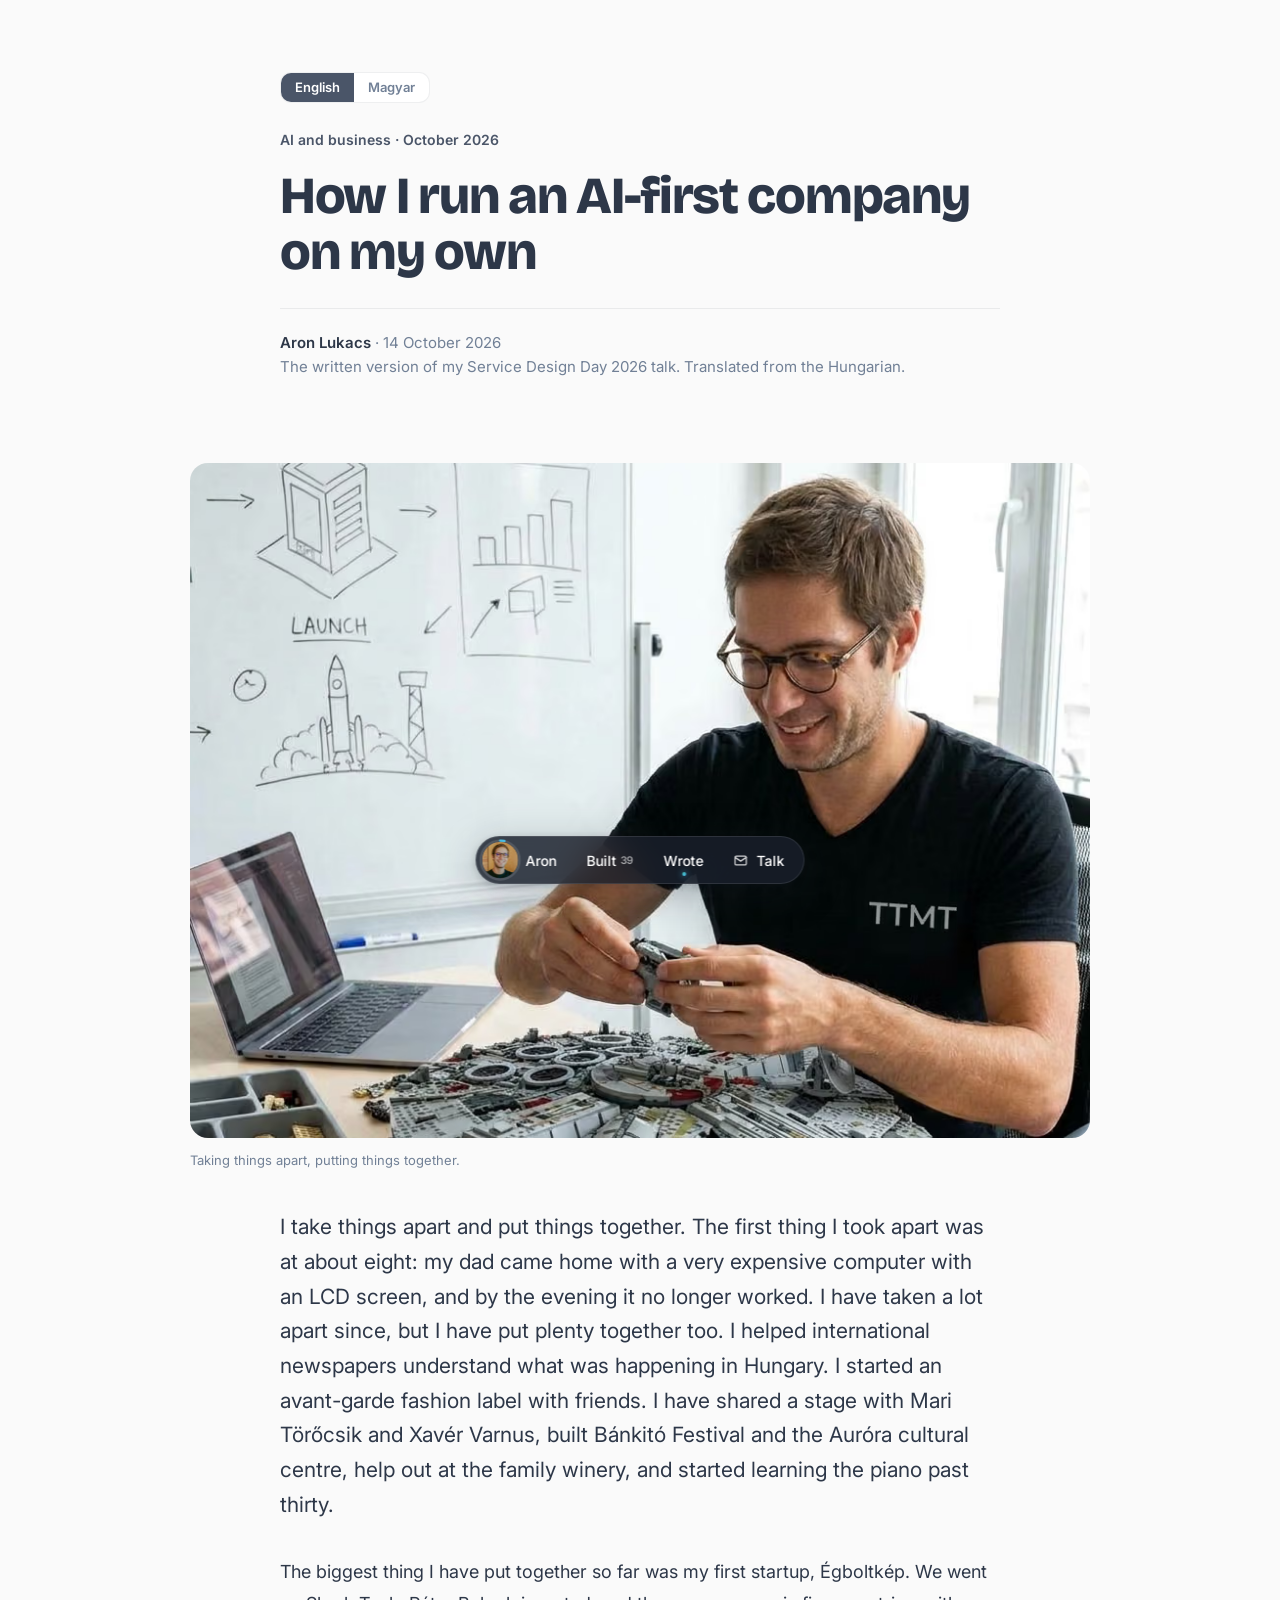
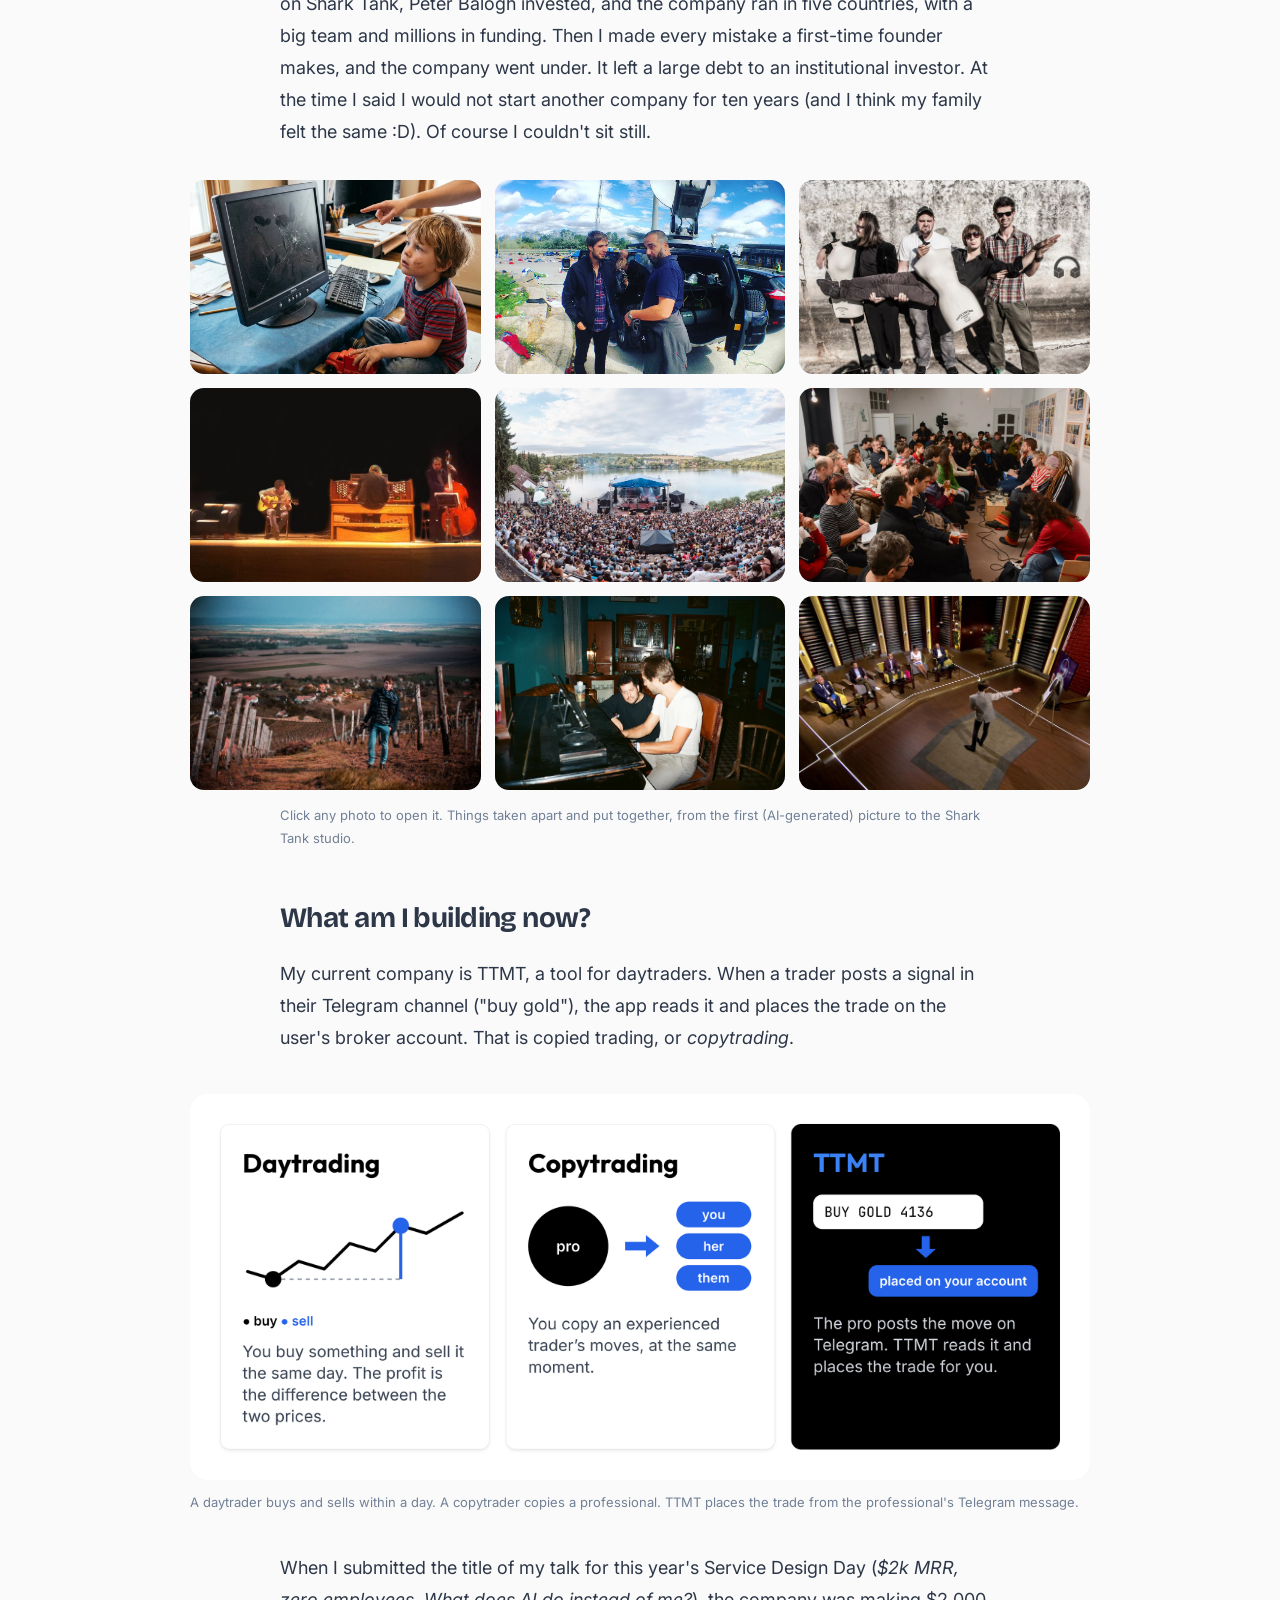
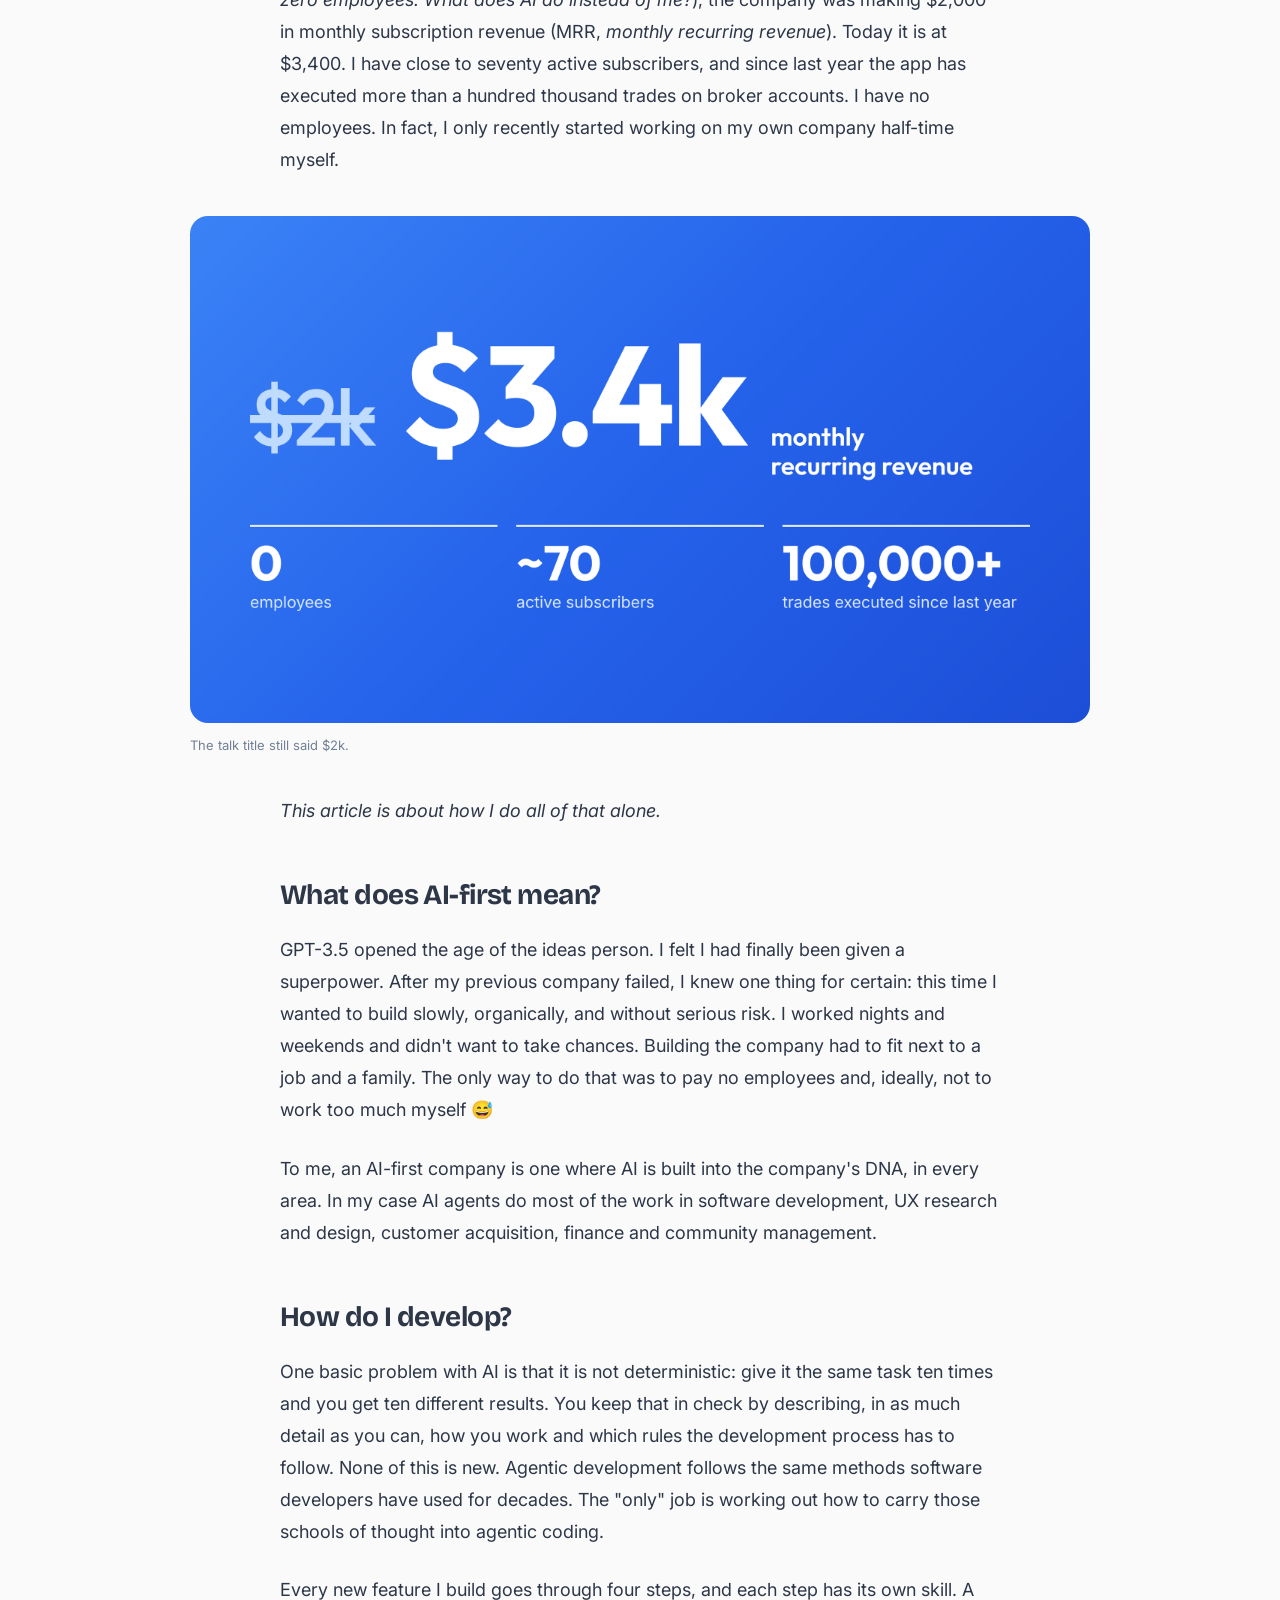
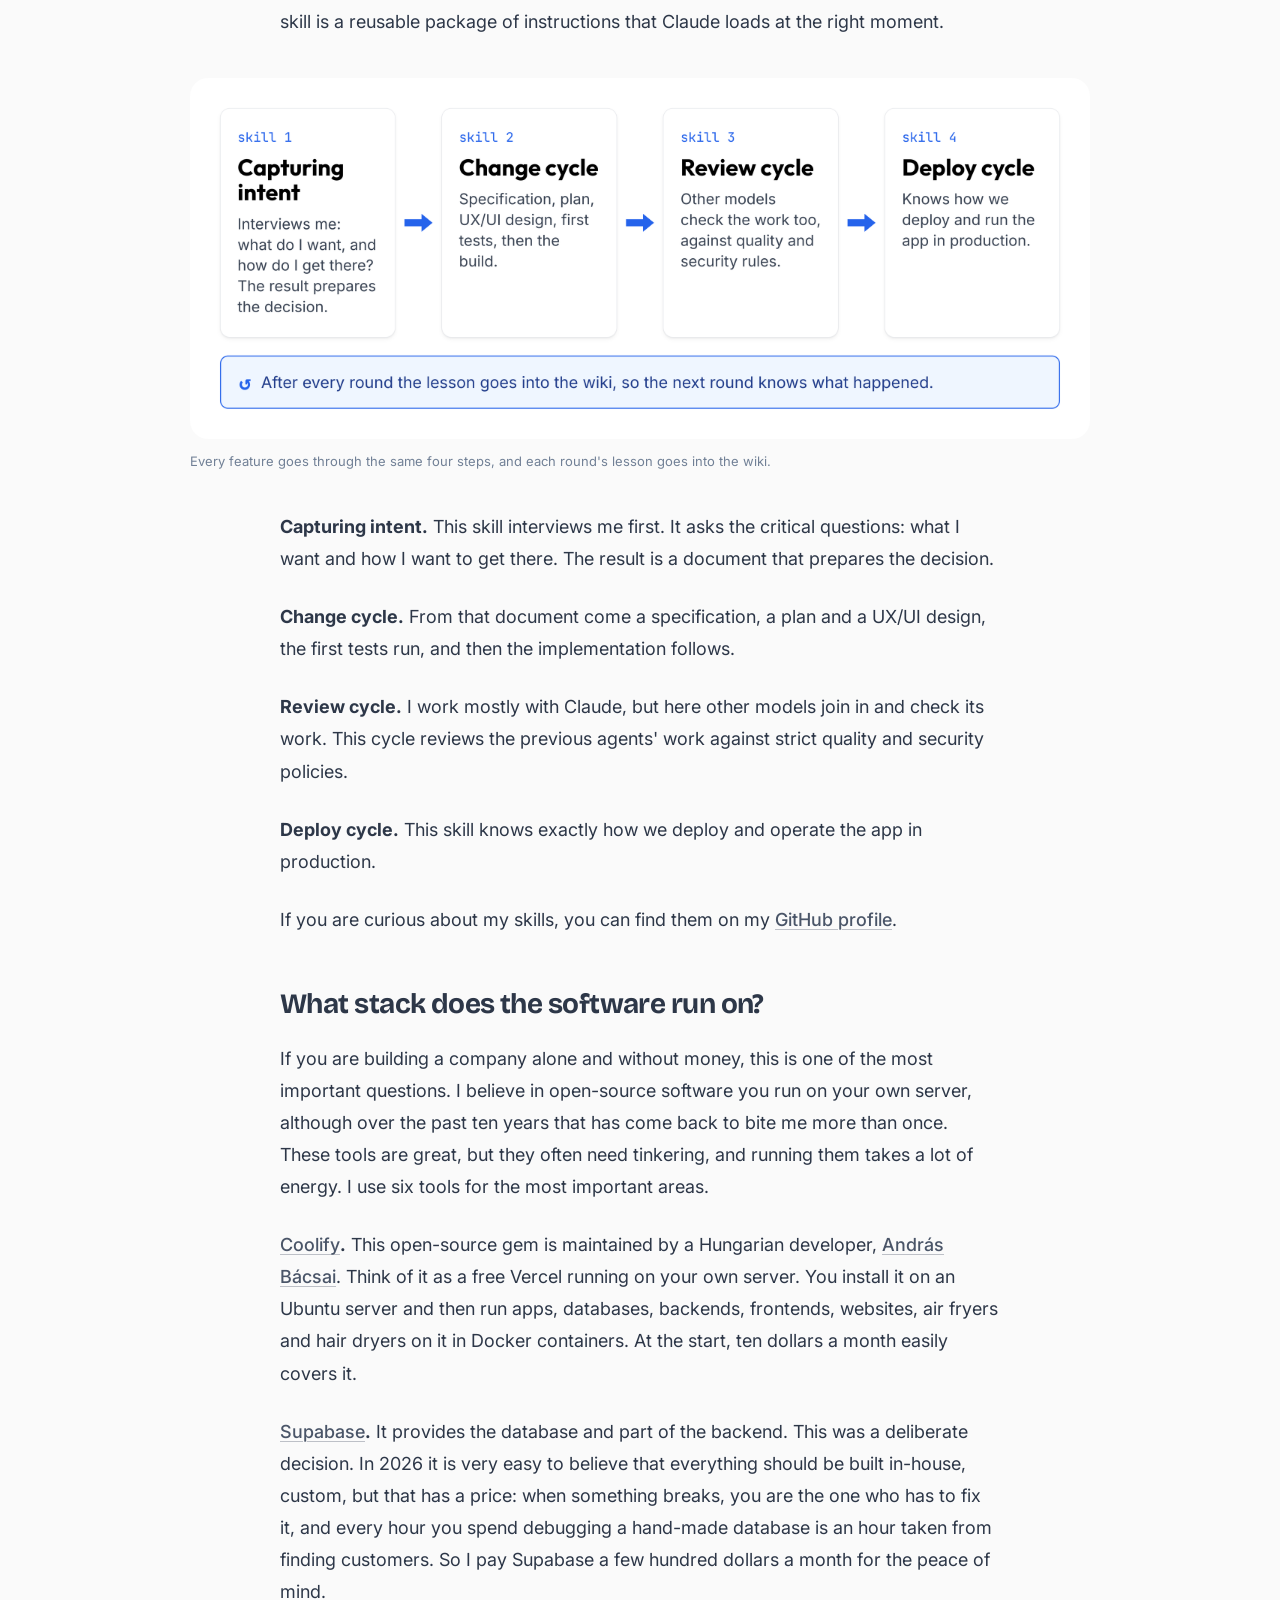
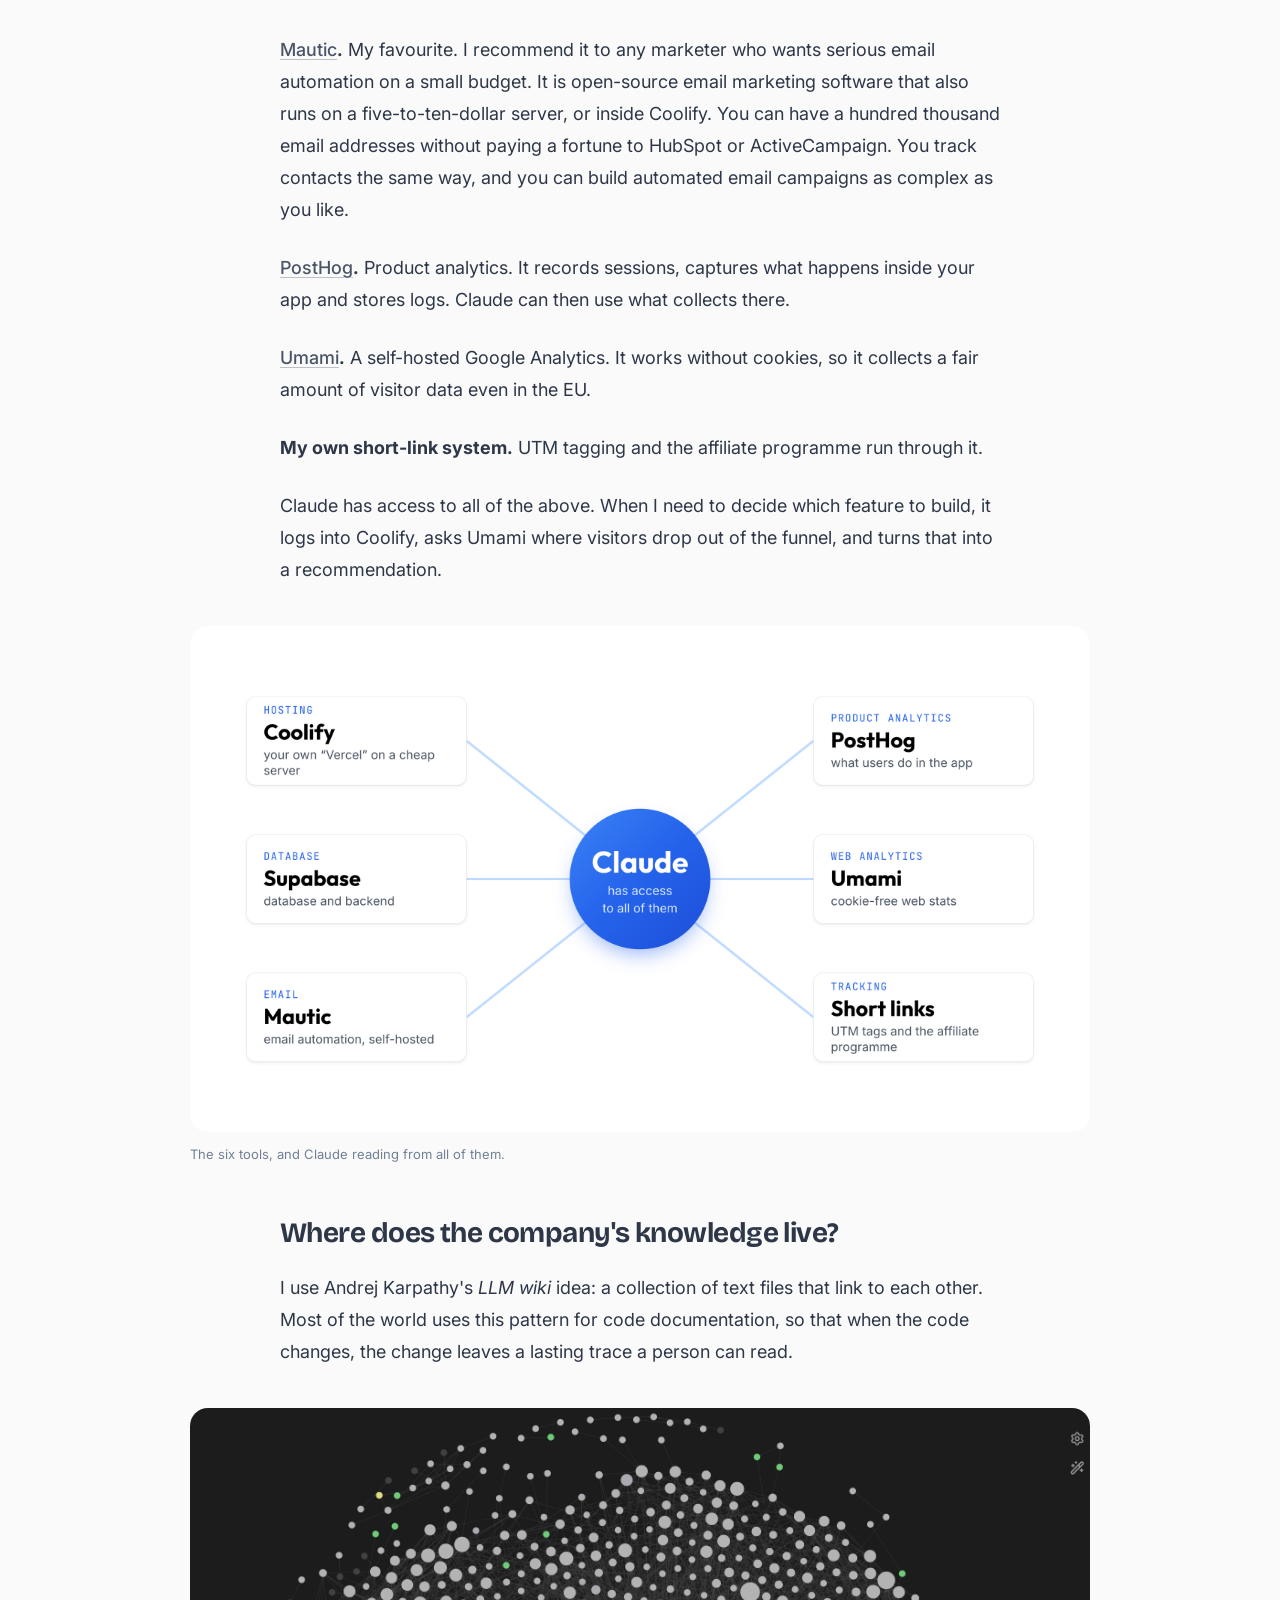
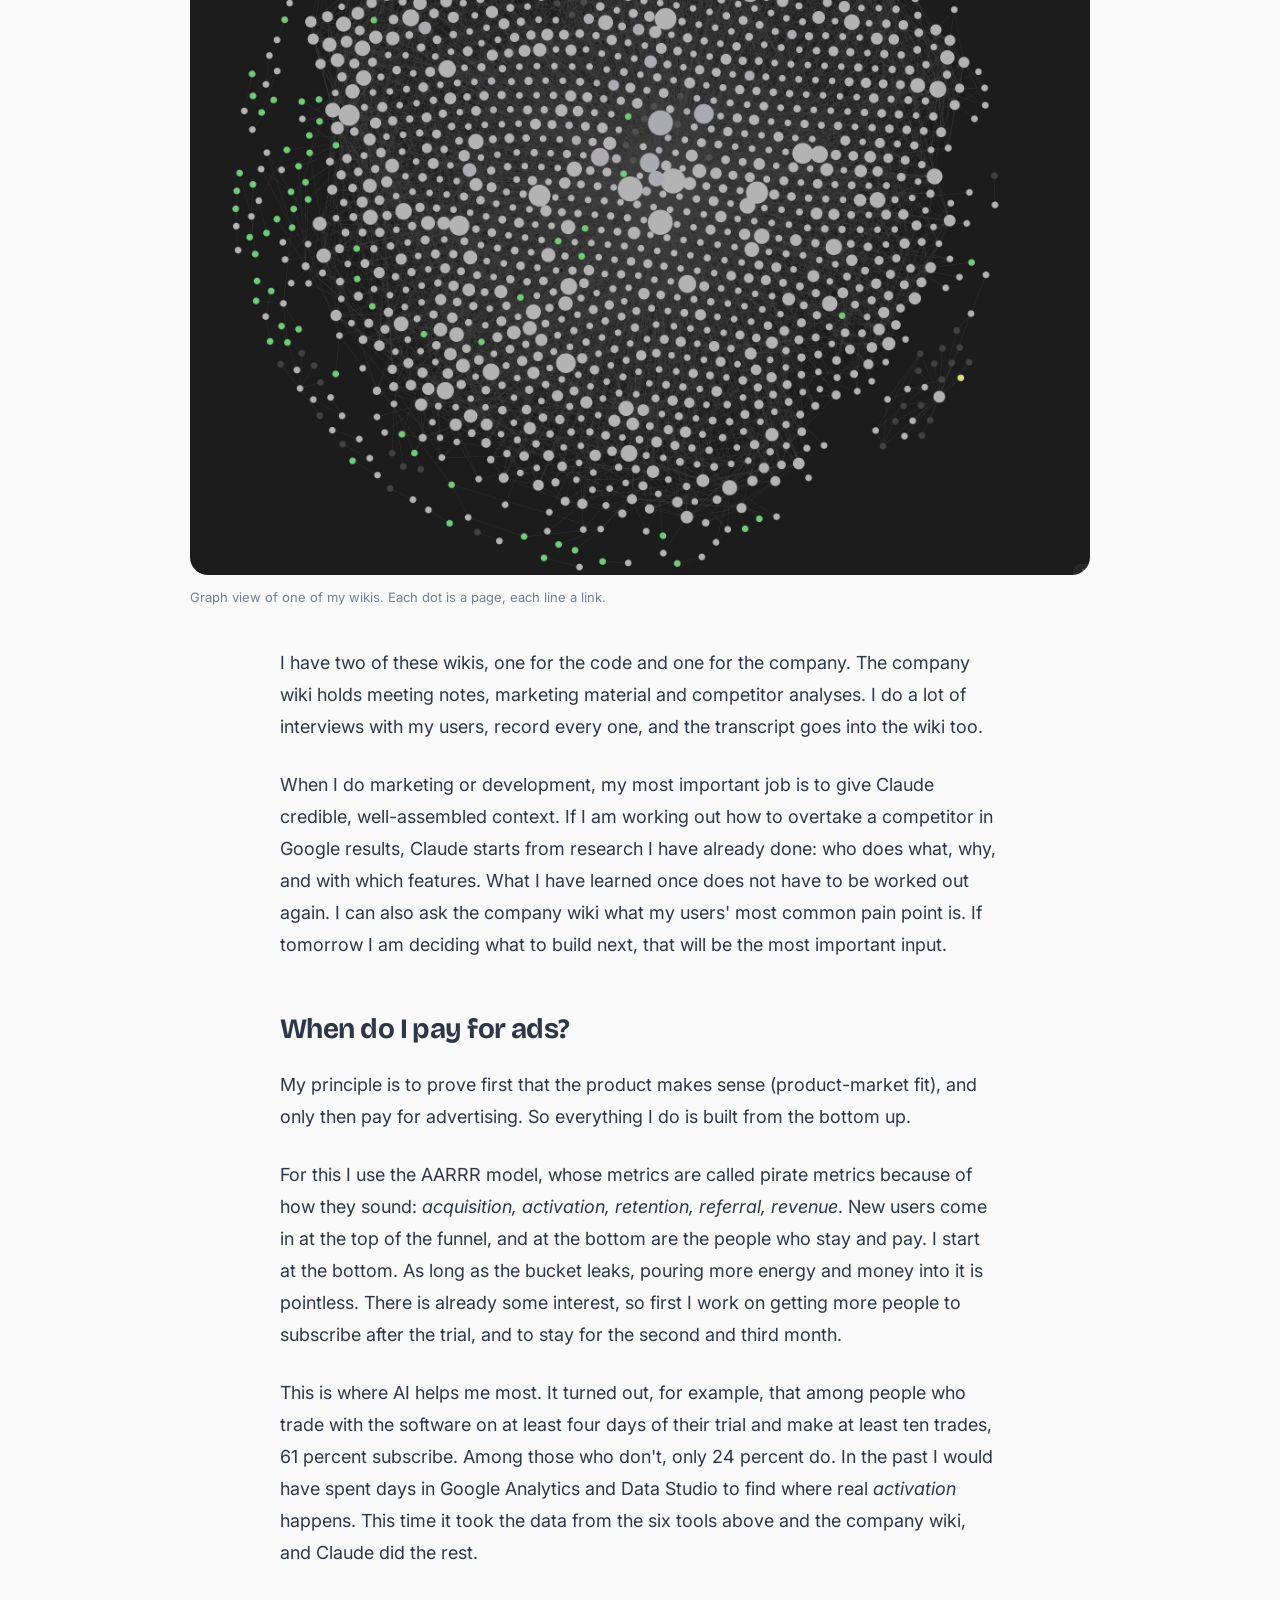
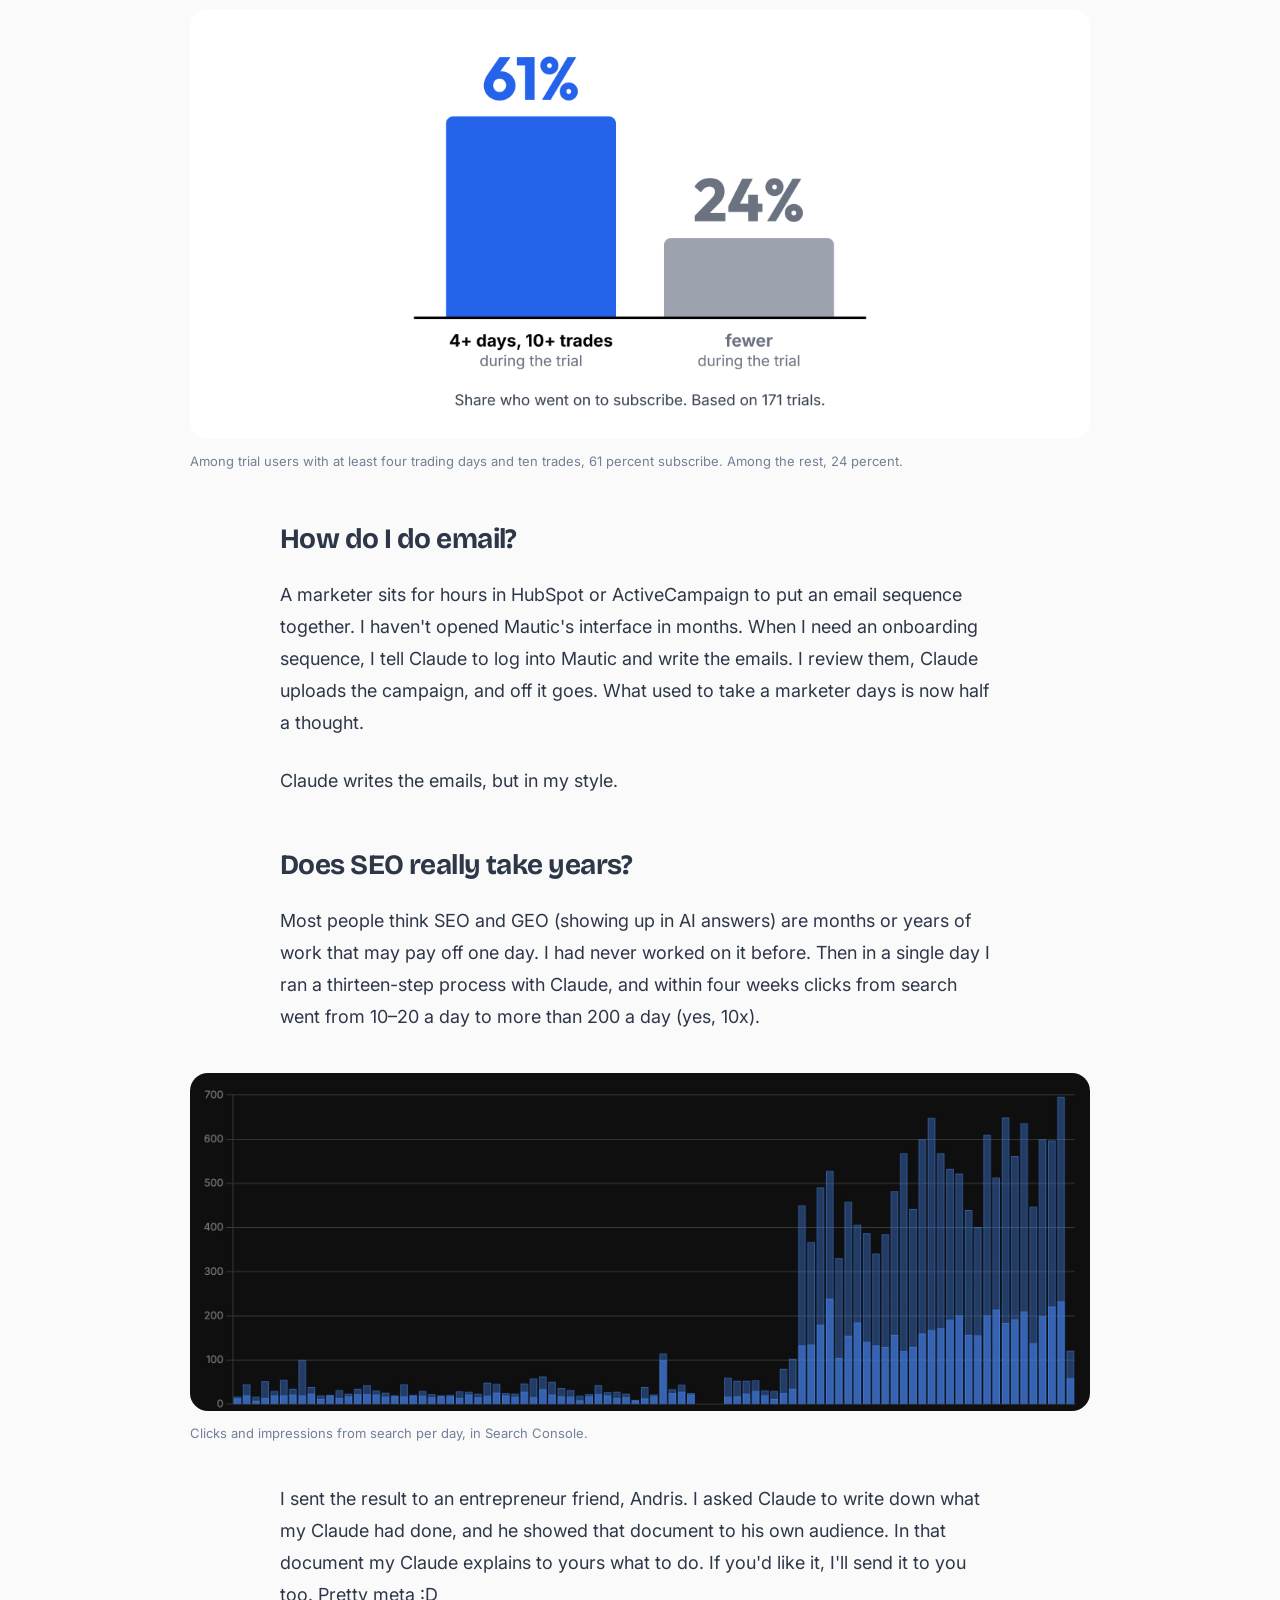
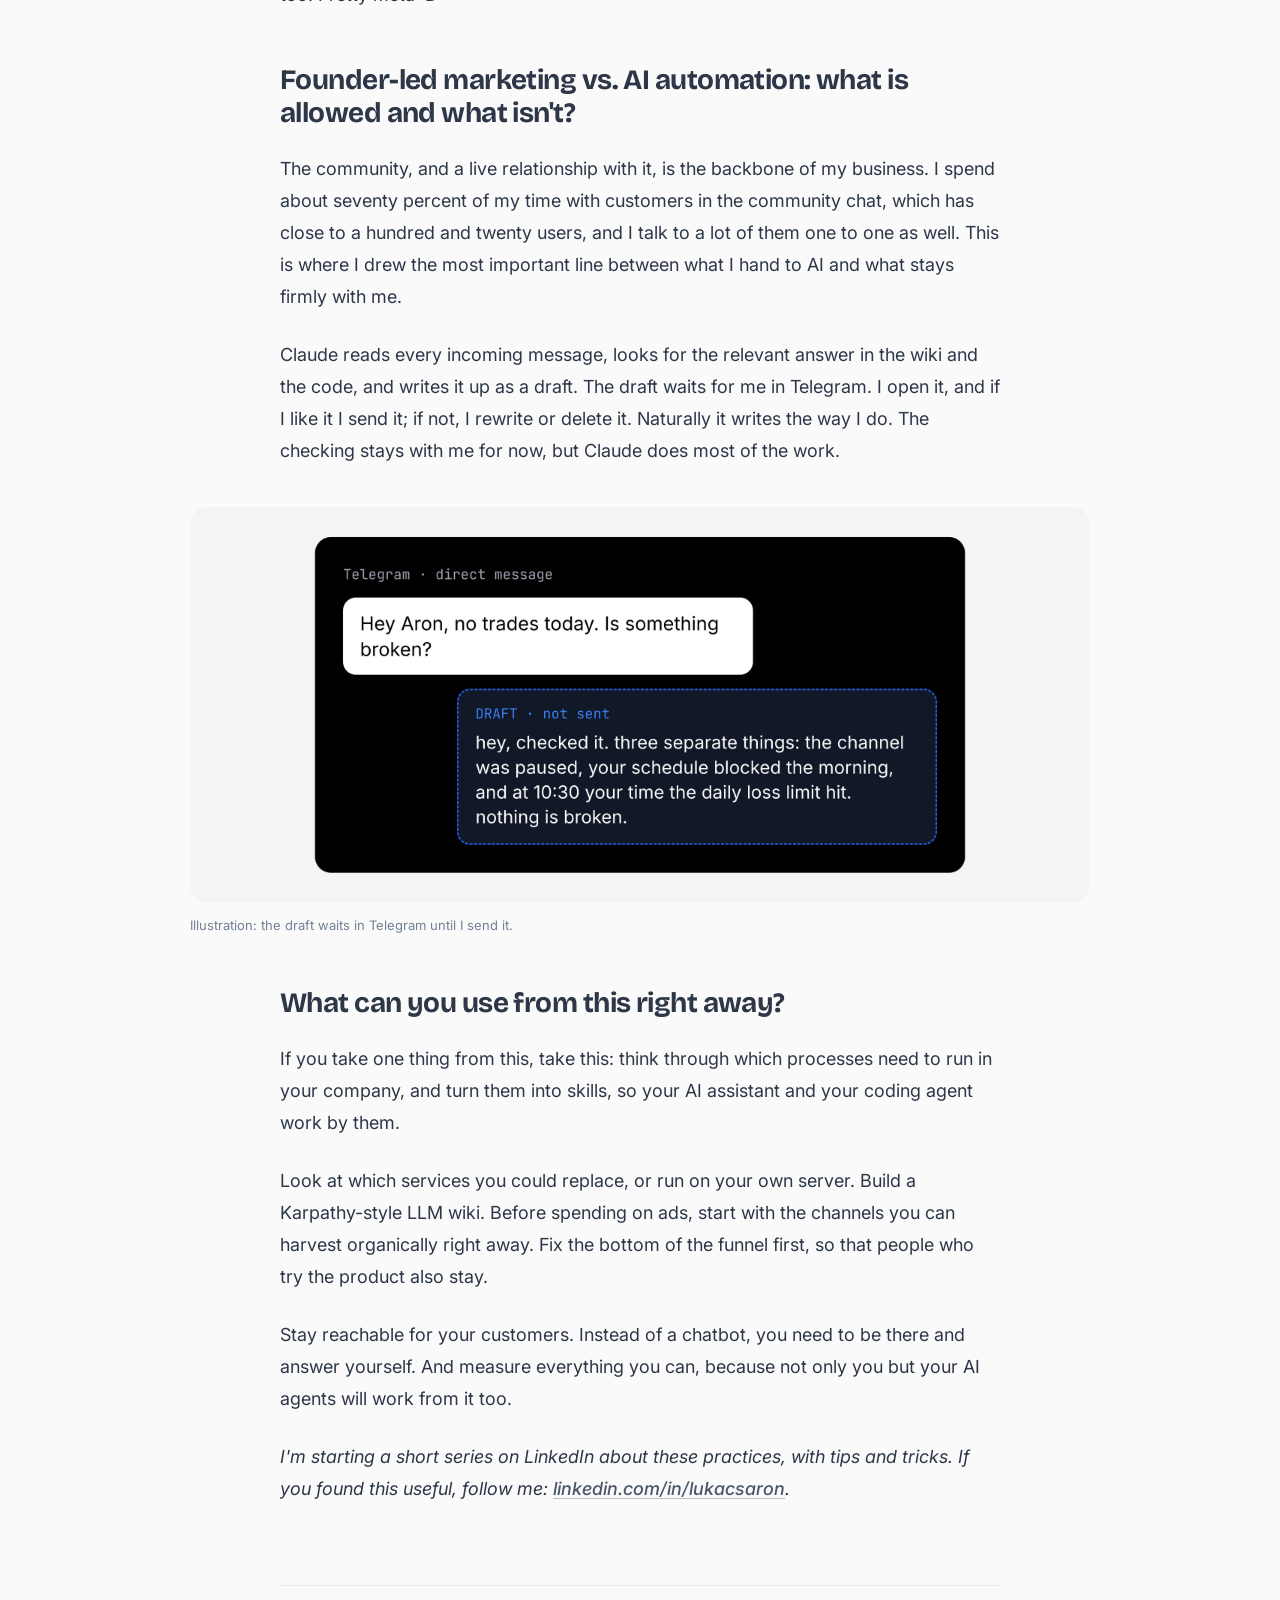
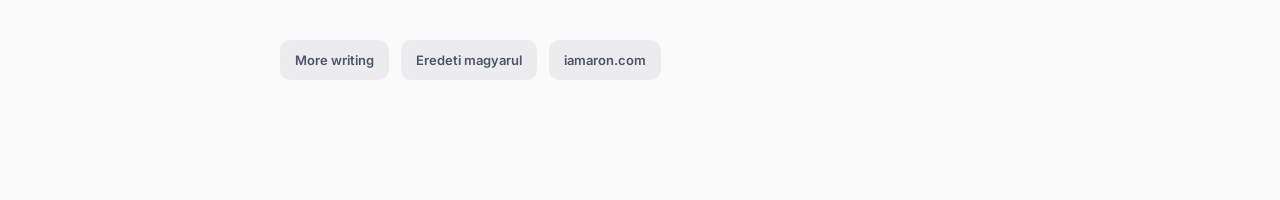
==== commit 2d20049a: "Translate the AI-first article's diagrams and render them sharp Diagrams are re-rendered at 2x and s" ====
--- a/ai-first-egyedul.en.html
+++ b/ai-first-egyedul.en.html
@@ -94,15 +94,15 @@
                 <p>My current company is TTMT, a tool for daytraders. When a trader posts a signal in their Telegram channel ("buy gold"), the app reads it and places the trade on the user's broker account. That is copied trading, or <em>copytrading</em>.</p>
 
                 <figure class="wide">
-                <picture><source srcset="photos/ai-first/copytrading.avif" type="image/avif"><img src="photos/ai-first/copytrading.webp" width="1600" height="642" loading="lazy" decoding="async" alt="Daytrading, copytrading and TTMT on three cards"></picture>
+                <picture><img src="photos/ai-first/copytrading.en.webp" width="2400" height="1030" loading="lazy" decoding="async" alt="Daytrading, copytrading and TTMT on three cards"></picture>
                 <figcaption>A daytrader buys and sells within a day. A copytrader copies a professional. TTMT places the trade from the professional's Telegram message.</figcaption>
                 </figure>
 
                 <p>When I submitted the title of my talk for this year's Service Design Day (<em>$2k MRR, zero employees. What does AI do instead of me?</em>), the company was making $2,000 in monthly subscription revenue (MRR, <em>monthly recurring revenue</em>). Today it is at $3,400. I have close to seventy active subscribers, and since last year the app has executed more than a hundred thousand trades on broker accounts. I have no employees. In fact, I only recently started working on my own company half-time myself.</p>
 
                 <figure class="wide">
-                <picture><source srcset="photos/ai-first/szamok.avif" type="image/avif"><img src="photos/ai-first/szamok.webp" width="1600" height="900" loading="lazy" decoding="async" alt="$3.4k monthly revenue instead of $2k, 0 employees, about 70 subscribers, 100,000+ trades"></picture>
-                <figcaption>The talk title still said $2k. The chart is in Hungarian: "dollár havi ismétlődő bevétel" is monthly recurring revenue.</figcaption>
+                <picture><img src="photos/ai-first/szamok.en.webp" width="2400" height="1350" loading="lazy" decoding="async" alt="$3.4k monthly revenue instead of $2k, 0 employees, about 70 subscribers, 100,000+ trades"></picture>
+                <figcaption>The talk title still said $2k.</figcaption>
                 </figure>
 
                 <p><em>This article is about how I do all of that alone.</em></p>
@@ -120,7 +120,7 @@
                 <p>Every new feature I build goes through four steps, and each step has its own skill. A skill is a reusable package of instructions that Claude loads at the right moment.</p>
 
                 <figure class="wide">
-                <picture><source srcset="photos/ai-first/negy-skill.avif" type="image/avif"><img src="photos/ai-first/negy-skill.webp" width="1600" height="638" loading="lazy" decoding="async" alt="The four skills: capturing intent, change cycle, review cycle, deploy cycle"></picture>
+                <picture><img src="photos/ai-first/negy-skill.en.webp" width="2400" height="962" loading="lazy" decoding="async" alt="The four skills: capturing intent, change cycle, review cycle, deploy cycle"></picture>
                 <figcaption>Every feature goes through the same four steps, and each round's lesson goes into the wiki.</figcaption>
                 </figure>
 
@@ -153,7 +153,7 @@
                 <p>Claude has access to all of the above. When I need to decide which feature to build, it logs into Coolify, asks Umami where visitors drop out of the funnel, and turns that into a recommendation.</p>
 
                 <figure class="wide">
-                <picture><source srcset="photos/ai-first/stack-claude.avif" type="image/avif"><img src="photos/ai-first/stack-claude.webp" width="1600" height="900" loading="lazy" decoding="async" alt="Claude in the middle, surrounded by Coolify, Supabase, Mautic, PostHog, Umami and the short links"></picture>
+                <picture><img src="photos/ai-first/stack-claude.en.webp" width="2400" height="1350" loading="lazy" decoding="async" alt="Claude in the middle, surrounded by Coolify, Supabase, Mautic, PostHog, Umami and the short links"></picture>
                 <figcaption>The six tools, and Claude reading from all of them.</figcaption>
                 </figure>
 
@@ -162,7 +162,7 @@
                 <p>I use Andrej Karpathy's <em>LLM wiki</em> idea: a collection of text files that link to each other. Most of the world uses this pattern for code documentation, so that when the code changes, the change leaves a lasting trace a person can read.</p>
 
                 <figure class="wide">
-                <picture><source srcset="photos/ai-first/wiki-graf.avif" type="image/avif"><img src="photos/ai-first/wiki-graf.webp" width="1600" height="1362" loading="lazy" decoding="async" alt="Graph view of an LLM wiki: hundreds of interlinked pages"></picture>
+                <picture><img src="photos/ai-first/wiki-graf.webp" width="1970" height="1678" loading="lazy" decoding="async" alt="Graph view of an LLM wiki: hundreds of interlinked pages"></picture>
                 <figcaption>Graph view of one of my wikis. Each dot is a page, each line a link.</figcaption>
                 </figure>
 
@@ -179,7 +179,7 @@
                 <p>This is where AI helps me most. It turned out, for example, that among people who trade with the software on at least four days of their trial and make at least ten trades, 61 percent subscribe. Among those who don't, only 24 percent do. In the past I would have spent days in Google Analytics and Data Studio to find where real <em>activation</em> happens. This time it took the data from the six tools above and the company wiki, and Claude did the rest.</p>
 
                 <figure class="wide">
-                <picture><source srcset="photos/ai-first/aktivalas.avif" type="image/avif"><img src="photos/ai-first/aktivalas.webp" width="1600" height="760" loading="lazy" decoding="async" alt="Bar chart: 61 percent and 24 percent"></picture>
+                <picture><img src="photos/ai-first/aktivalas.en.webp" width="2400" height="1146" loading="lazy" decoding="async" alt="Bar chart: 61 percent and 24 percent"></picture>
                 <figcaption>Among trial users with at least four trading days and ten trades, 61 percent subscribe. Among the rest, 24 percent.</figcaption>
                 </figure>
 
@@ -194,7 +194,7 @@
                 <p>Most people think SEO and GEO (showing up in AI answers) are months or years of work that may pay off one day. I had never worked on it before. Then in a single day I ran a thirteen-step process with Claude, and within four weeks clicks from search went from 10–20 a day to more than 200 a day (yes, 10x).</p>
 
                 <figure class="wide">
-                <picture><source srcset="photos/ai-first/search-console.avif" type="image/avif"><img src="photos/ai-first/search-console.webp" width="1600" height="602" loading="lazy" decoding="async" alt="Search Console bar chart: flat for months, then a sudden multiple"></picture>
+                <picture><img src="photos/ai-first/search-console.webp" width="2100" height="790" loading="lazy" decoding="async" alt="Search Console bar chart: flat for months, then a sudden multiple"></picture>
                 <figcaption>Clicks and impressions from search per day, in Search Console.</figcaption>
                 </figure>
 
@@ -202,7 +202,7 @@
 
                 <!-- Andris's message, only with his permission:
                 <figure class="wide">
-                <picture><source srcset="photos/ai-first/andris-uzenet.avif" type="image/avif"><img src="photos/ai-first/andris-uzenet.webp" width="1182" height="530" loading="lazy" decoding="async" alt="Andris&#x27;s message about Aron&#x27;s Claude writing to everyone else&#x27;s Claude"></picture>
+                <picture><img src="photos/ai-first/andris-uzenet.webp" width="1182" height="530" loading="lazy" decoding="async" alt="Andris&#x27;s message about Aron&#x27;s Claude writing to everyone else&#x27;s Claude"></picture>
                 <figcaption>Andris's message.</figcaption>
                 </figure>
                 -->
@@ -214,7 +214,7 @@
                 <p>Claude reads every incoming message, looks for the relevant answer in the wiki and the code, and writes it up as a draft. The draft waits for me in Telegram. I open it, and if I like it I send it; if not, I rewrite or delete it. Naturally it writes the way I do. The checking stays with me for now, but Claude does most of the work.</p>
 
                 <figure class="wide">
-                <picture><source srcset="photos/ai-first/telegram-vazlat.avif" type="image/avif"><img src="photos/ai-first/telegram-vazlat.webp" width="1600" height="696" loading="lazy" decoding="async" alt="Telegram chat: the customer&#x27;s question and Claude&#x27;s unsent draft reply under it"></picture>
+                <picture><img src="photos/ai-first/telegram-vazlat.en.webp" width="2400" height="1056" loading="lazy" decoding="async" alt="Telegram chat: the customer&#x27;s question and Claude&#x27;s unsent draft reply under it"></picture>
                 <figcaption>Illustration: the draft waits in Telegram until I send it.</figcaption>
                 </figure>
 
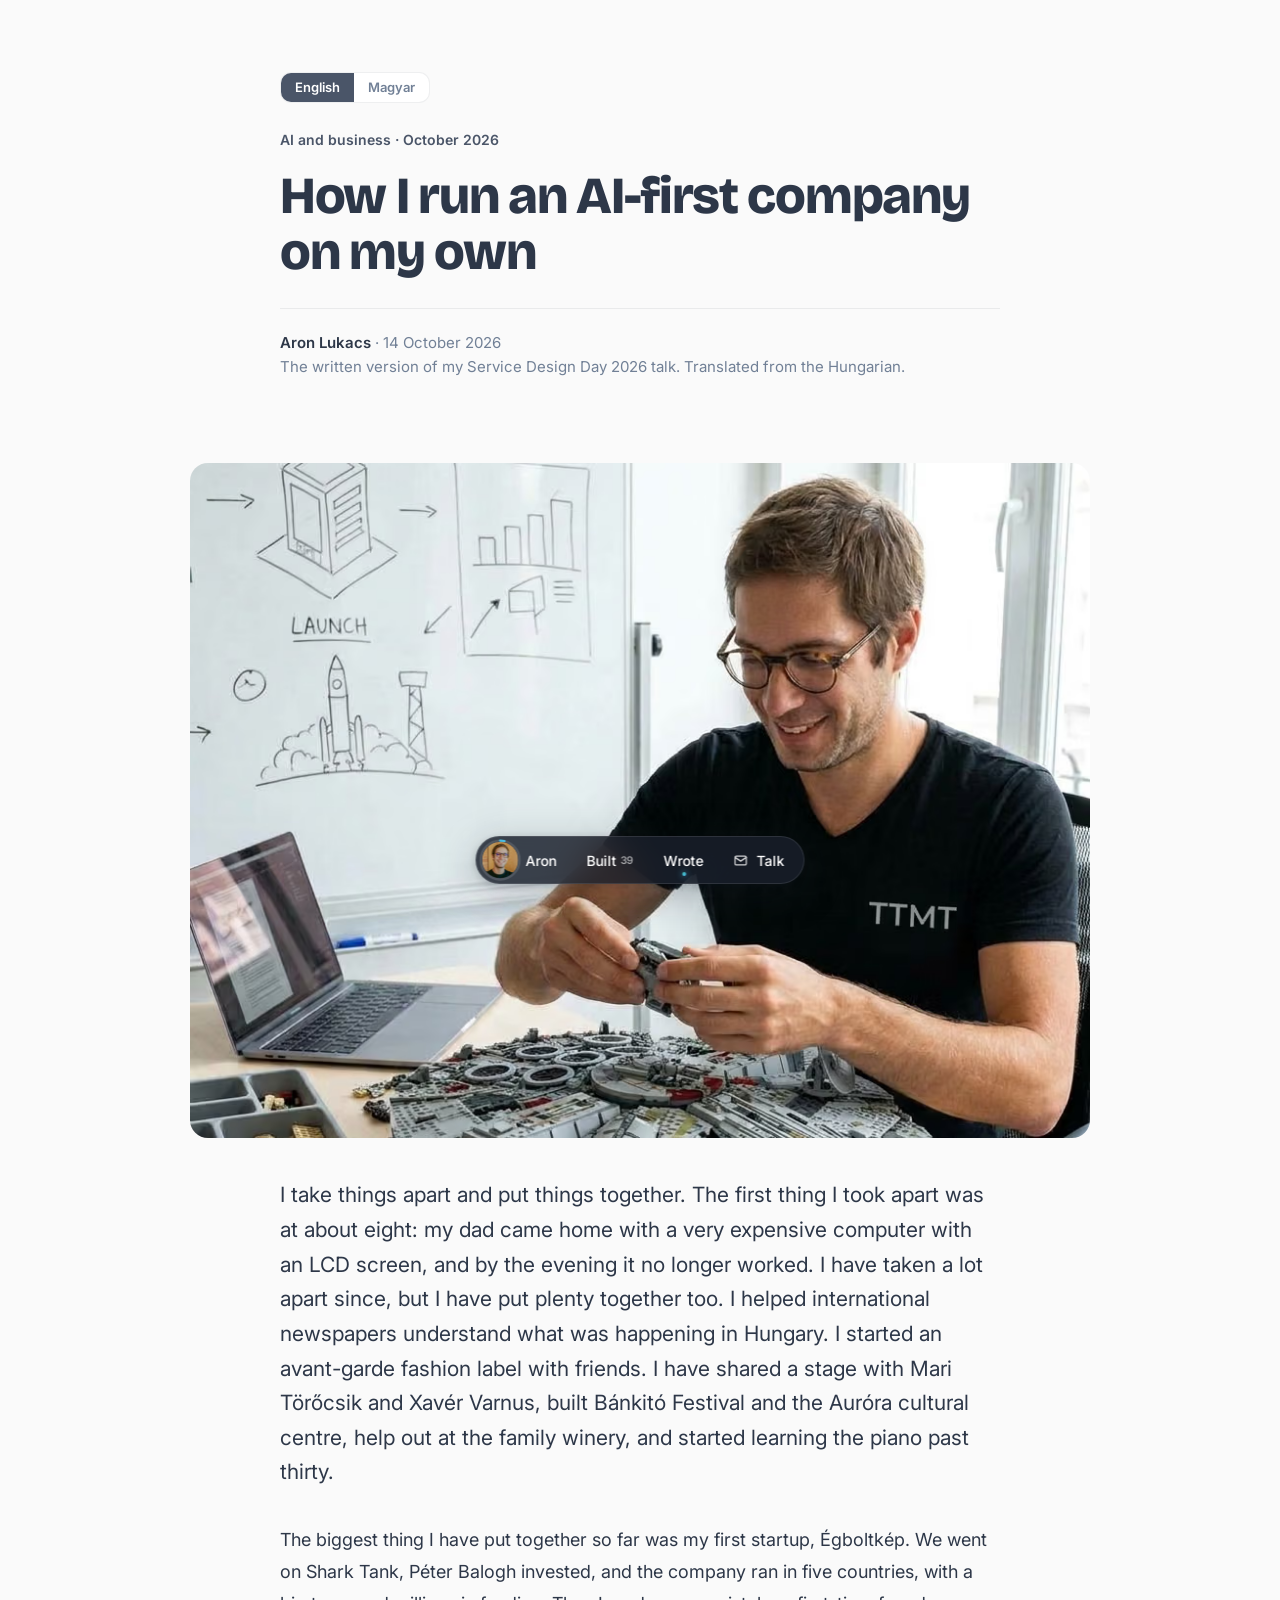
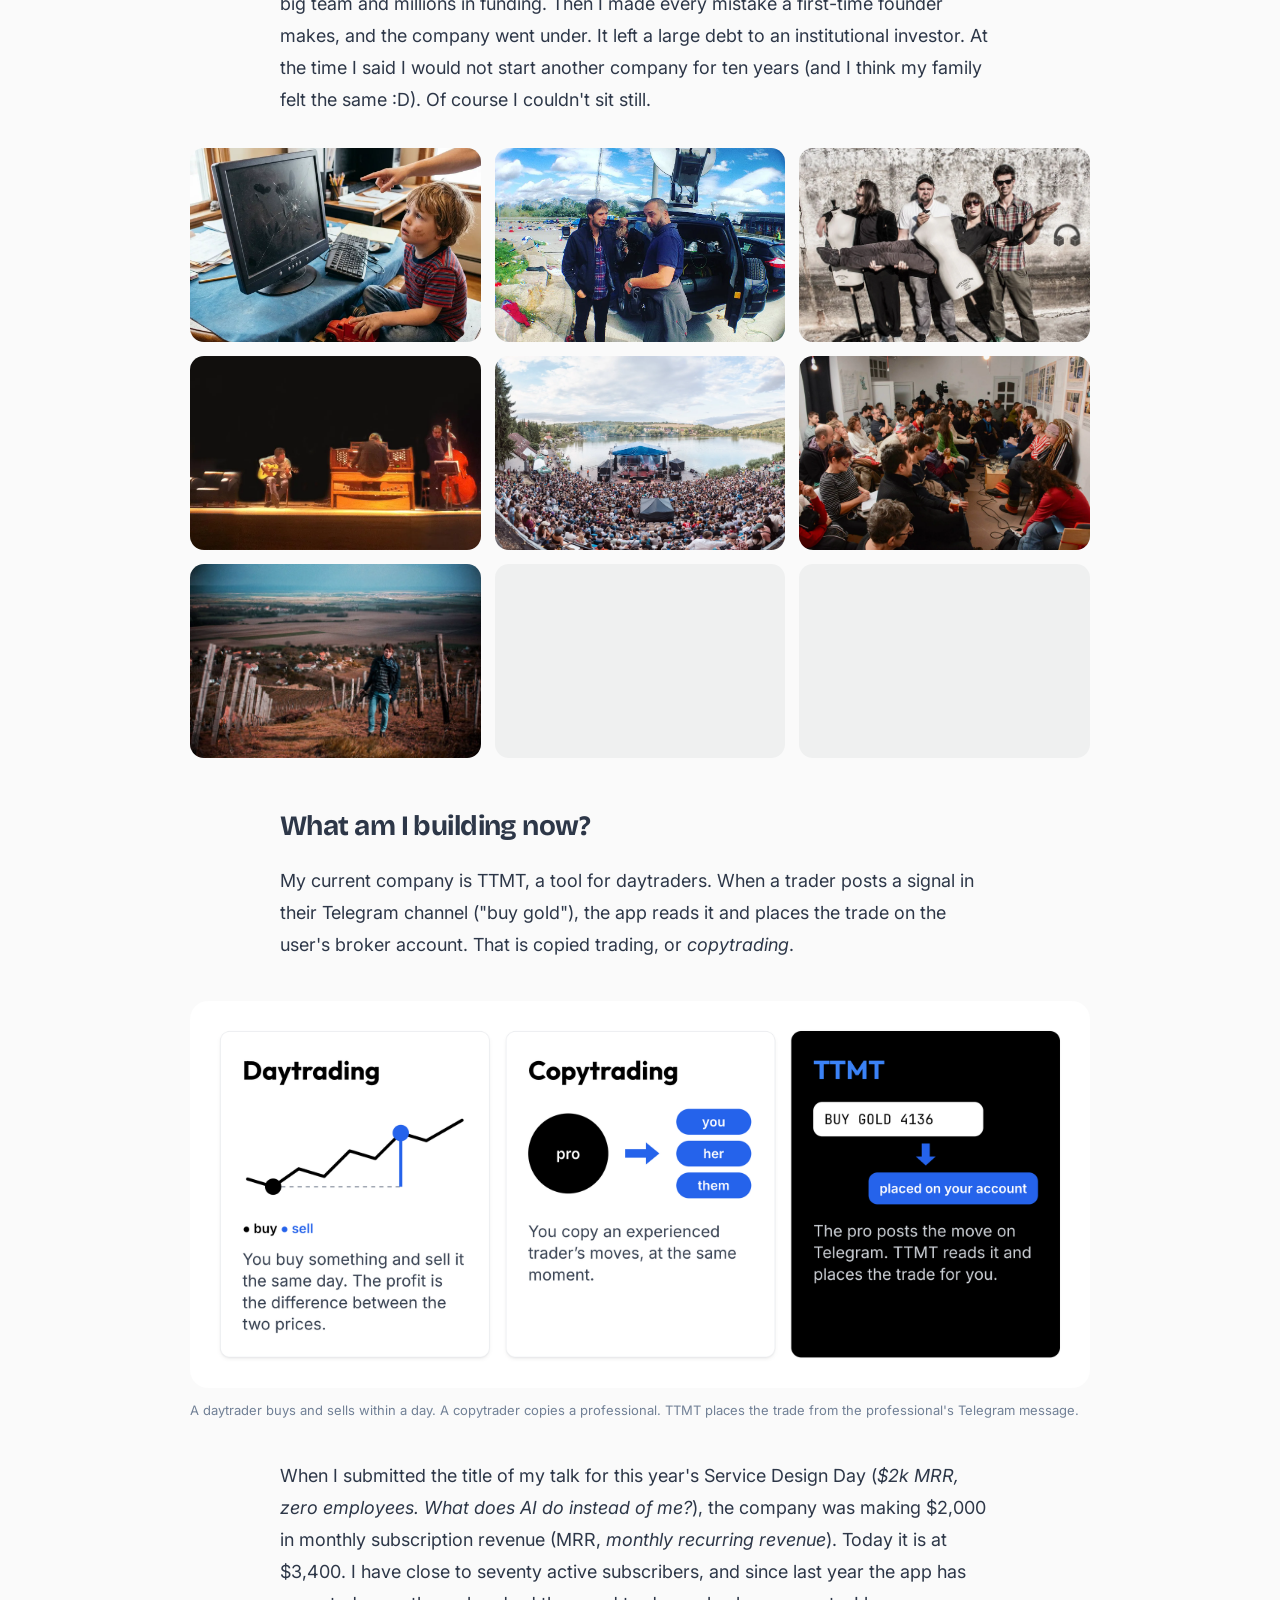
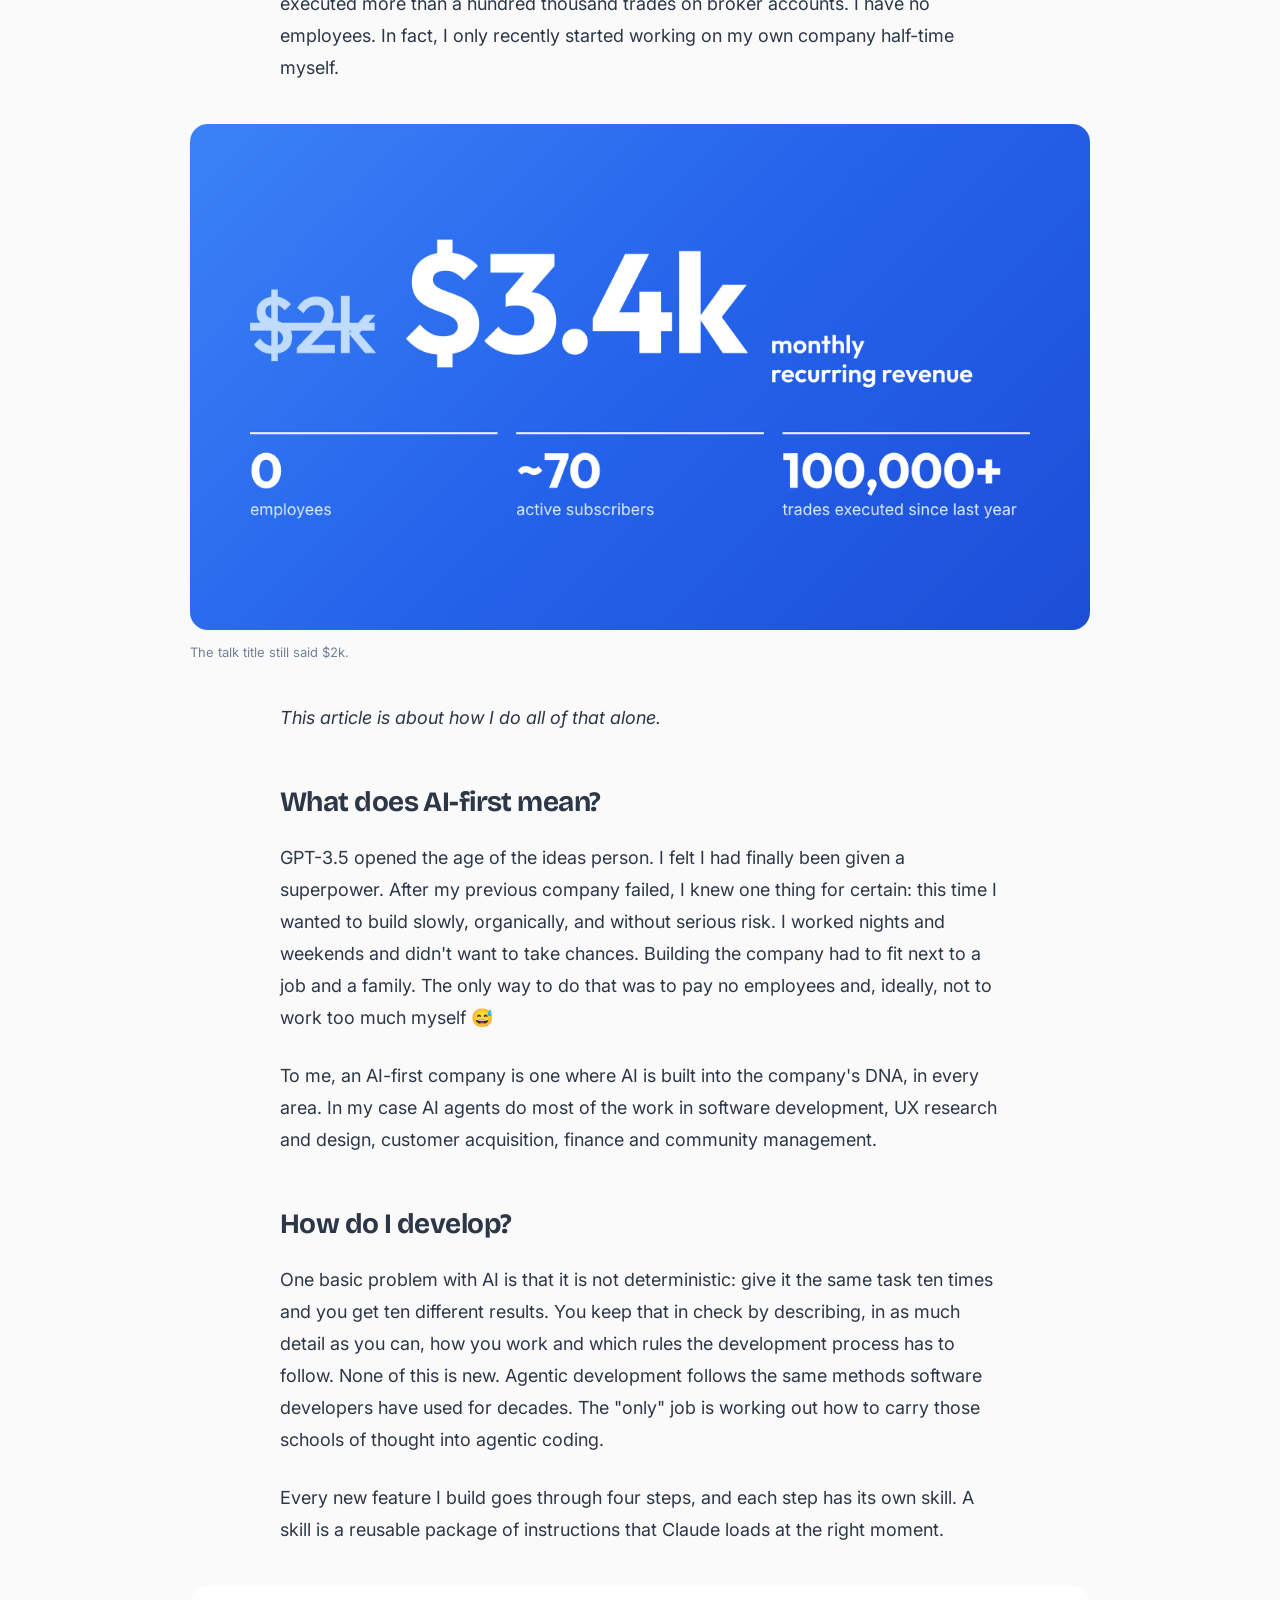
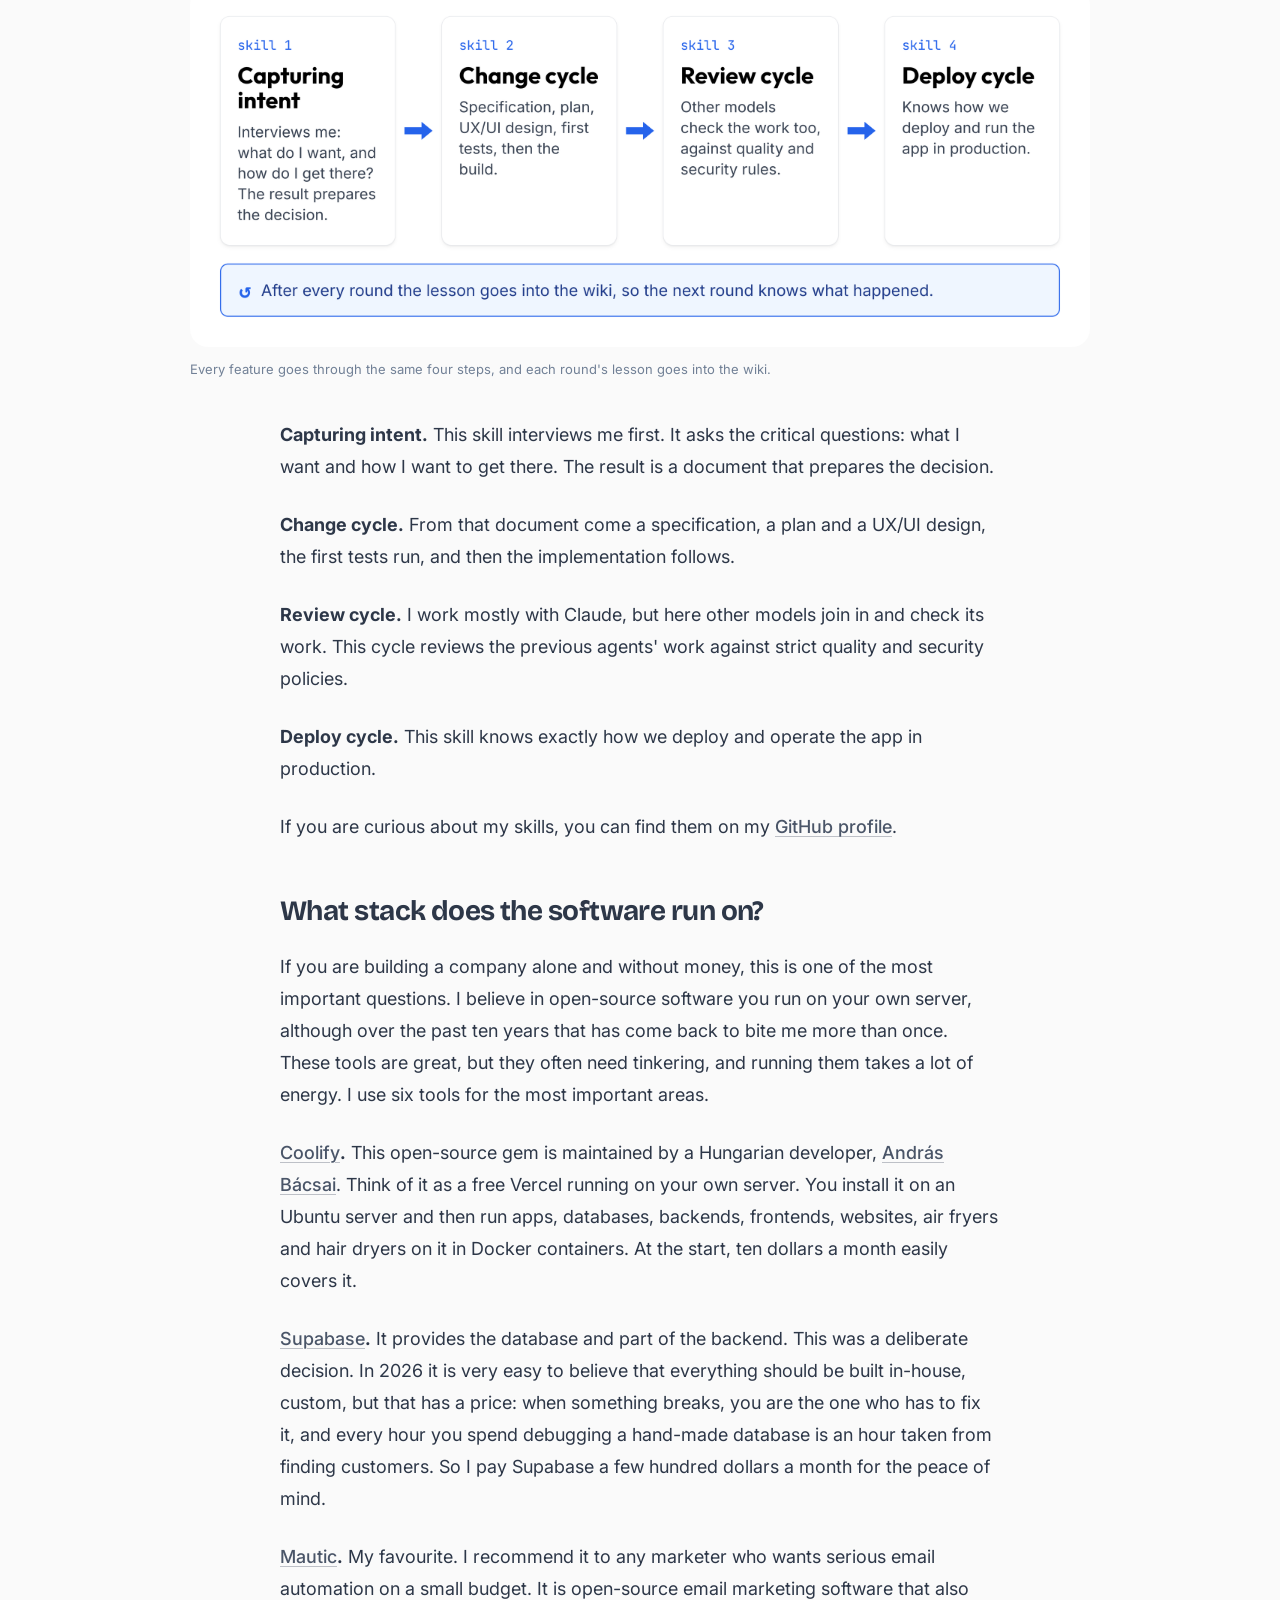
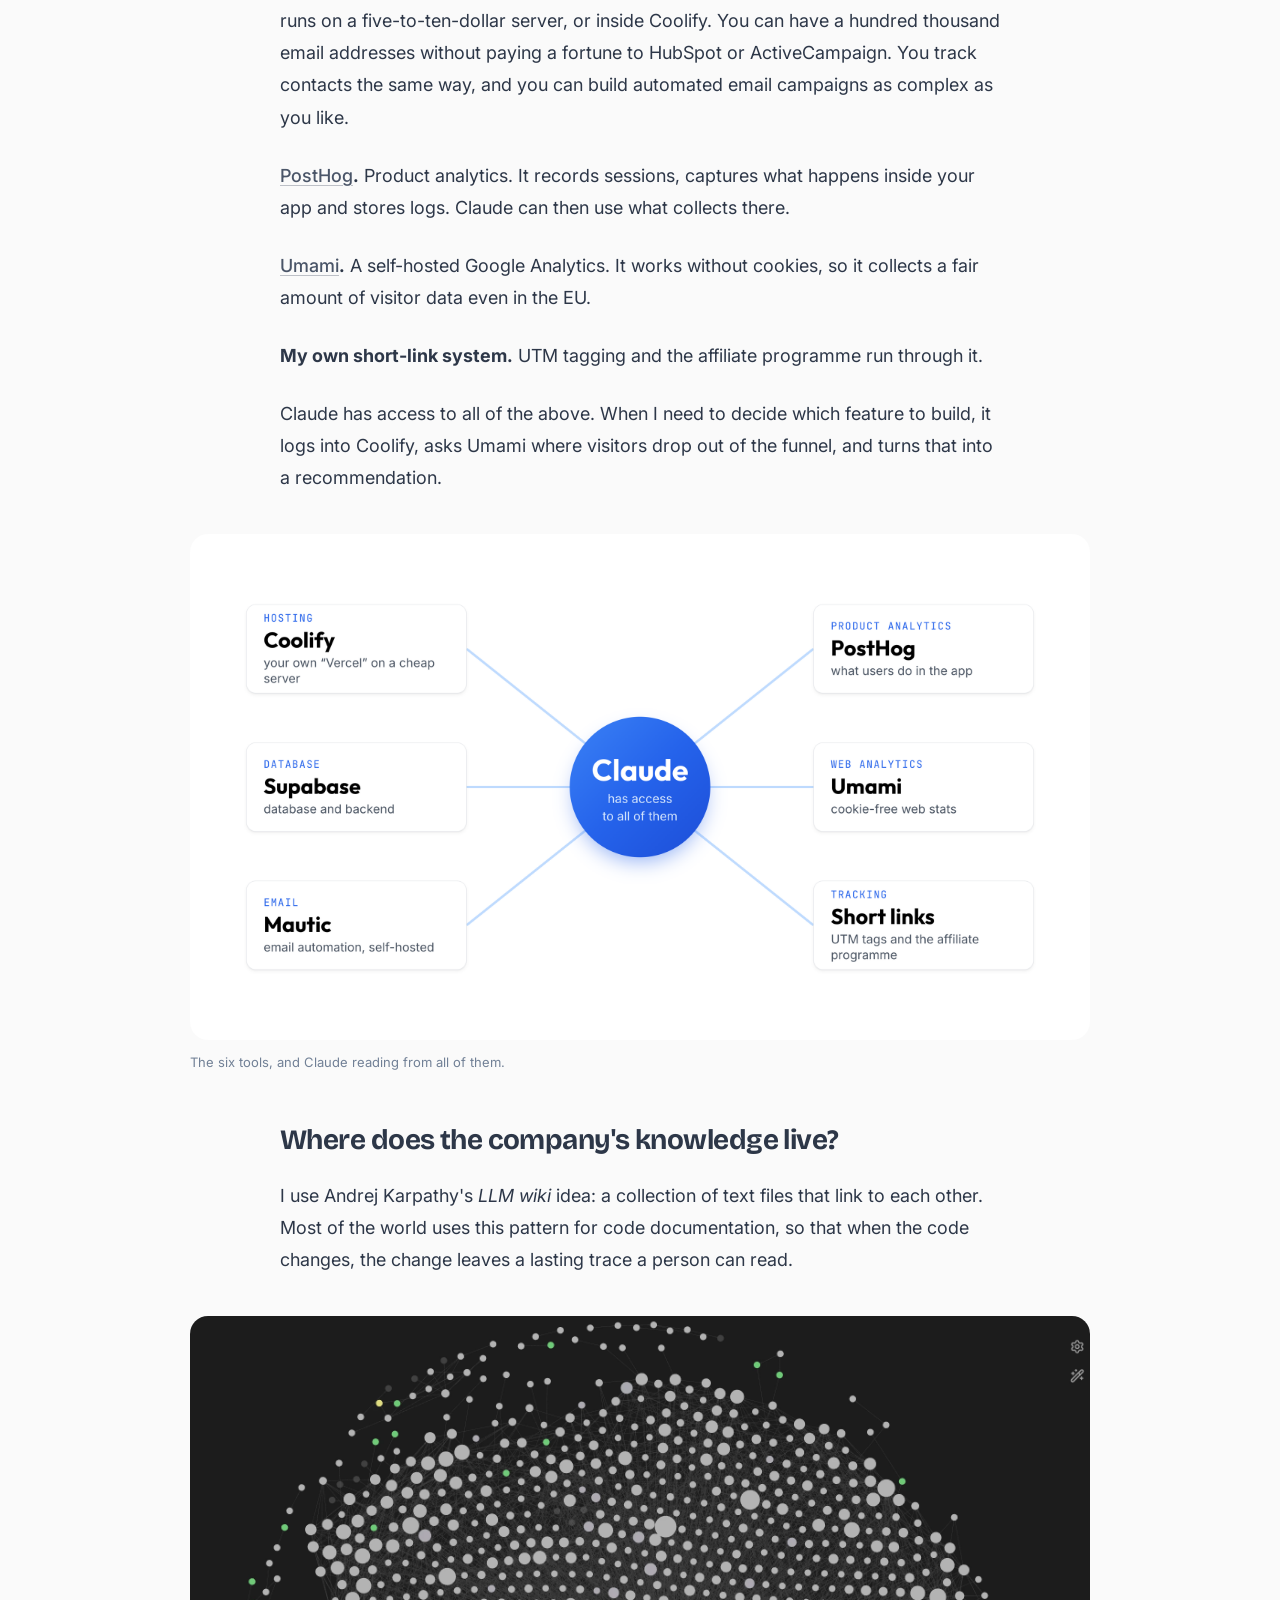
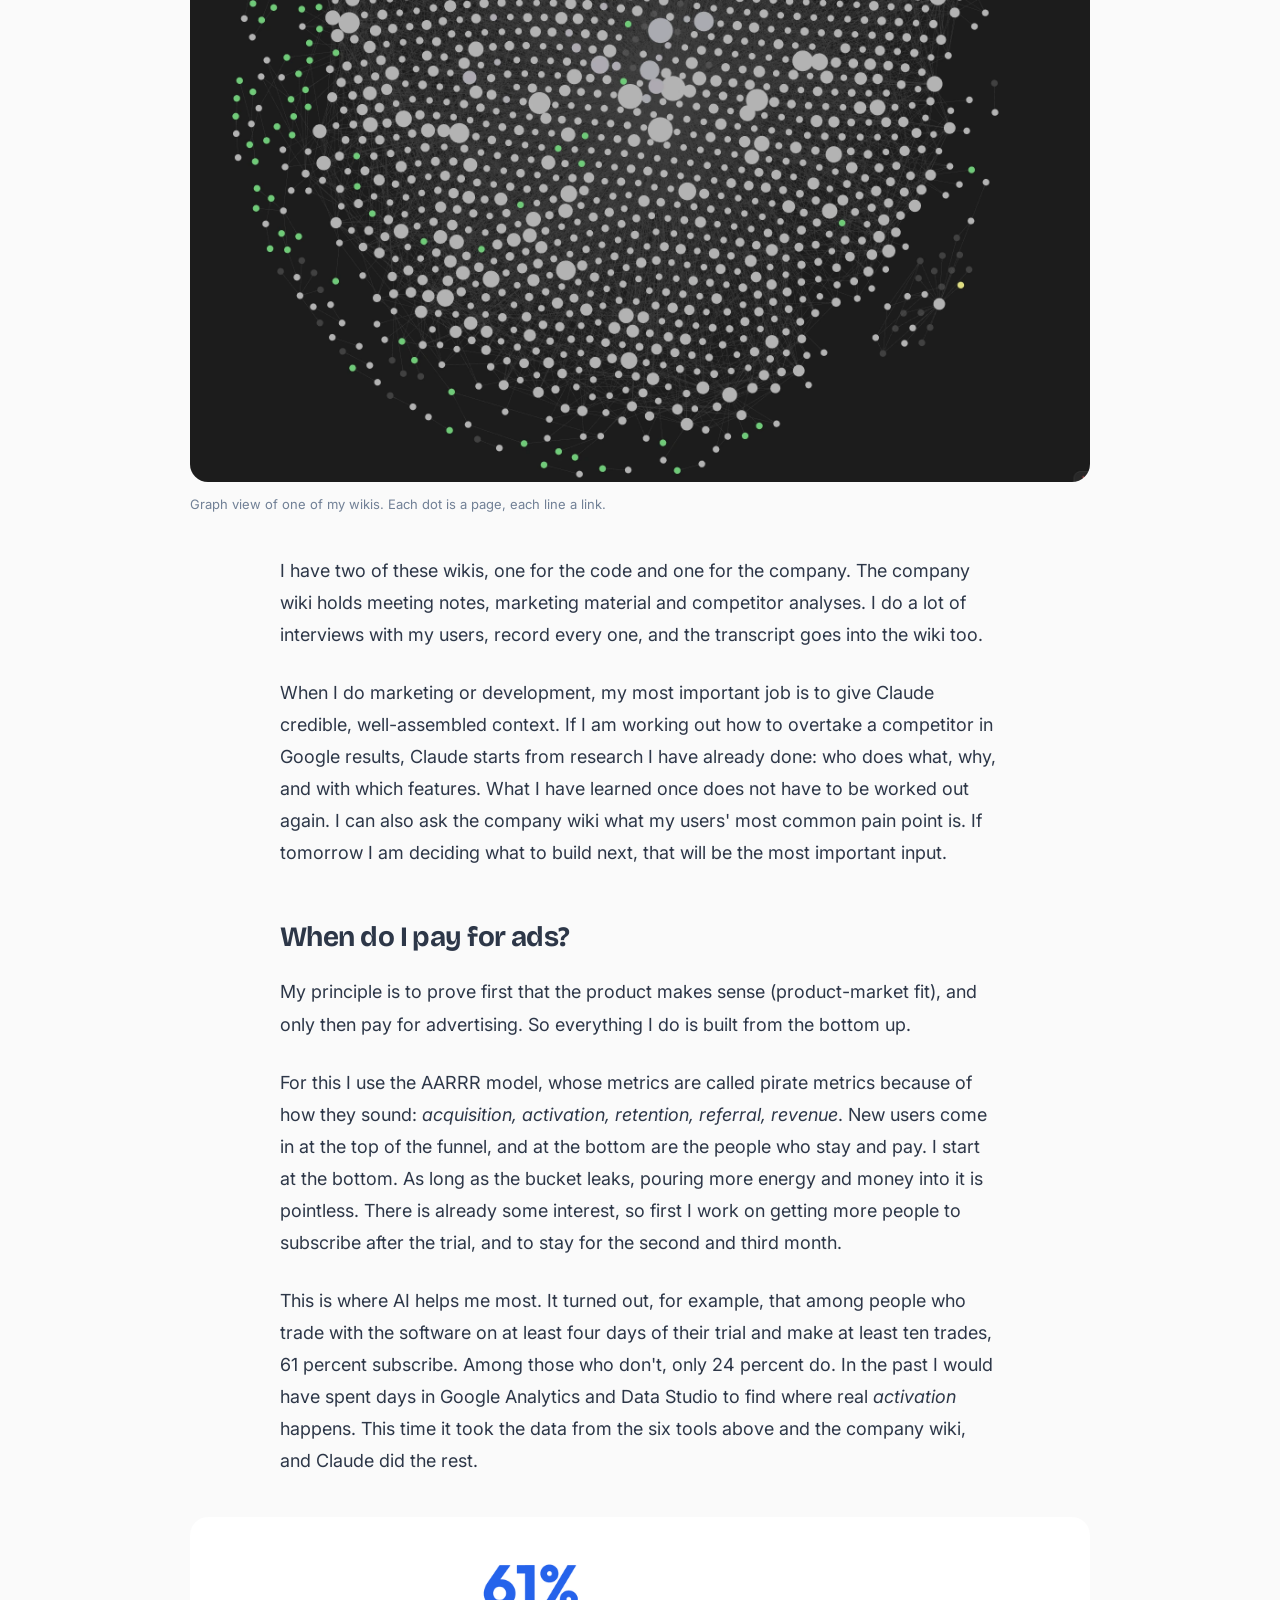
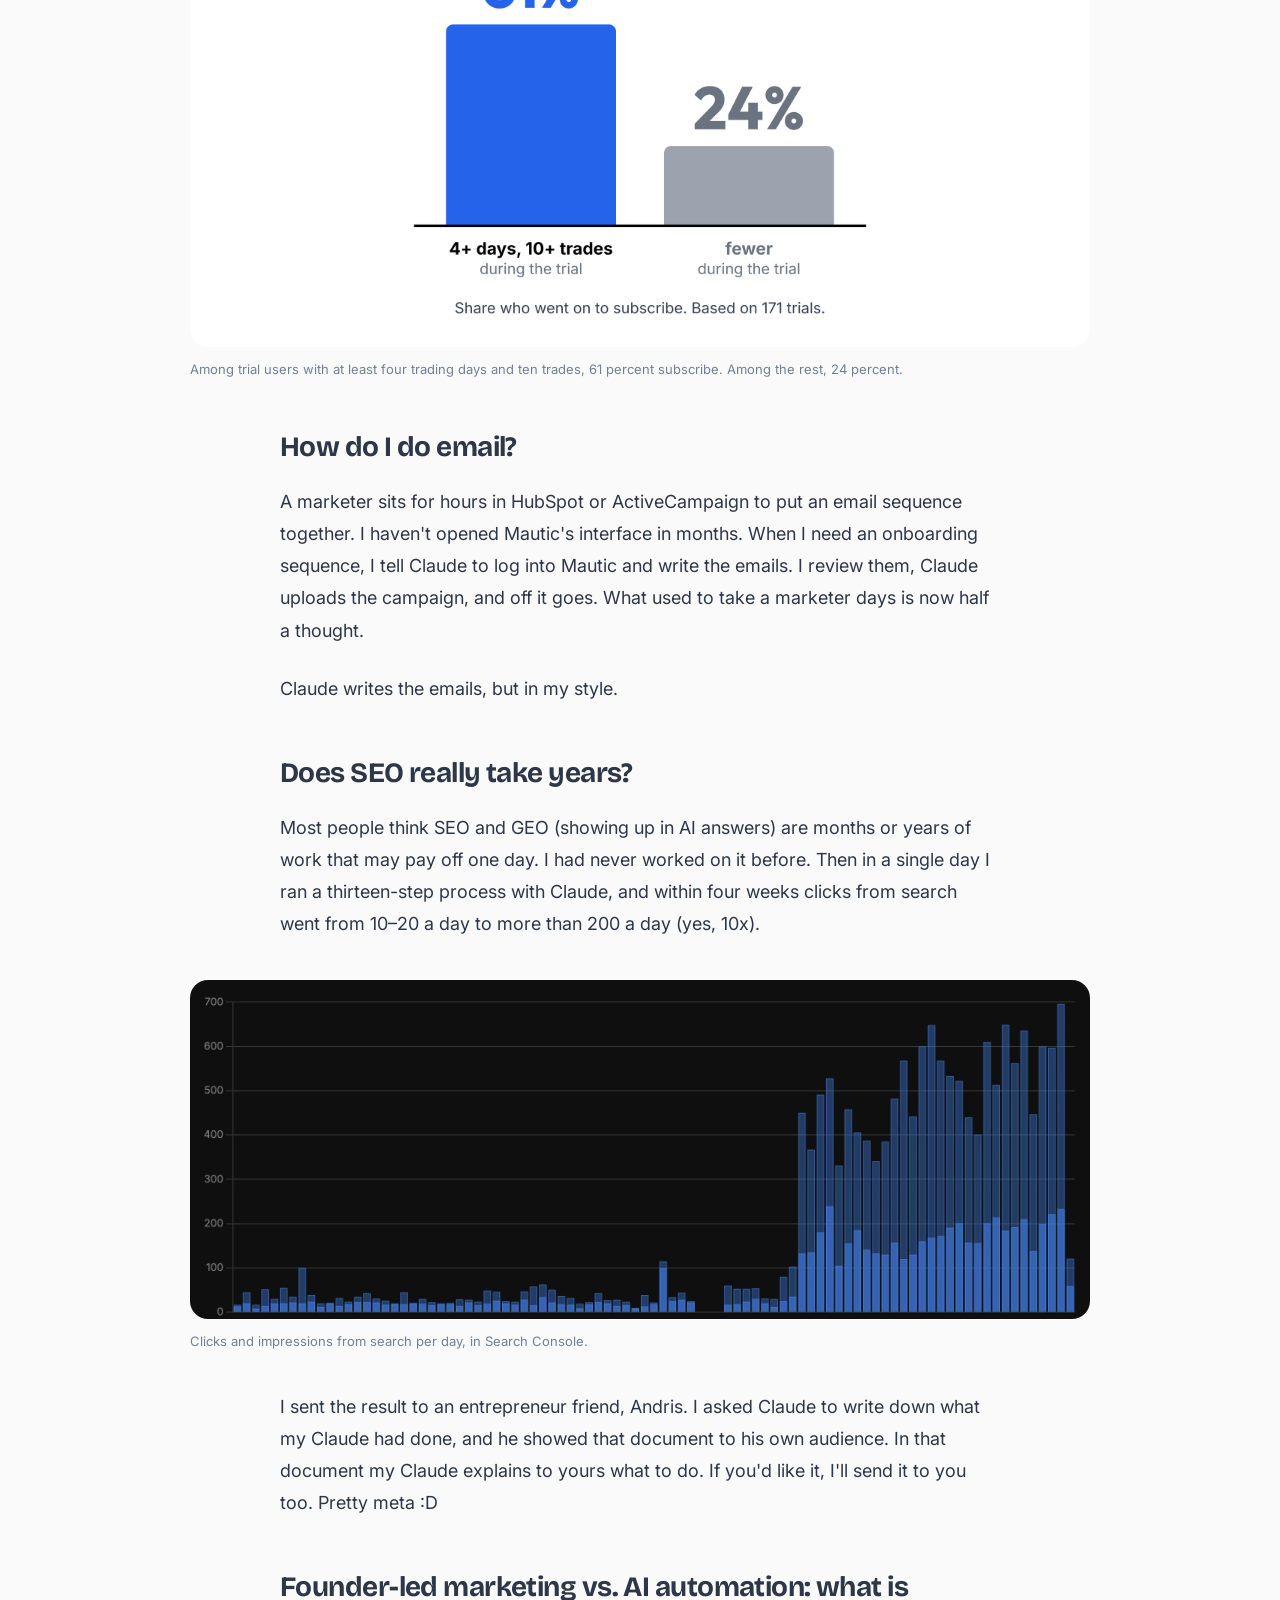
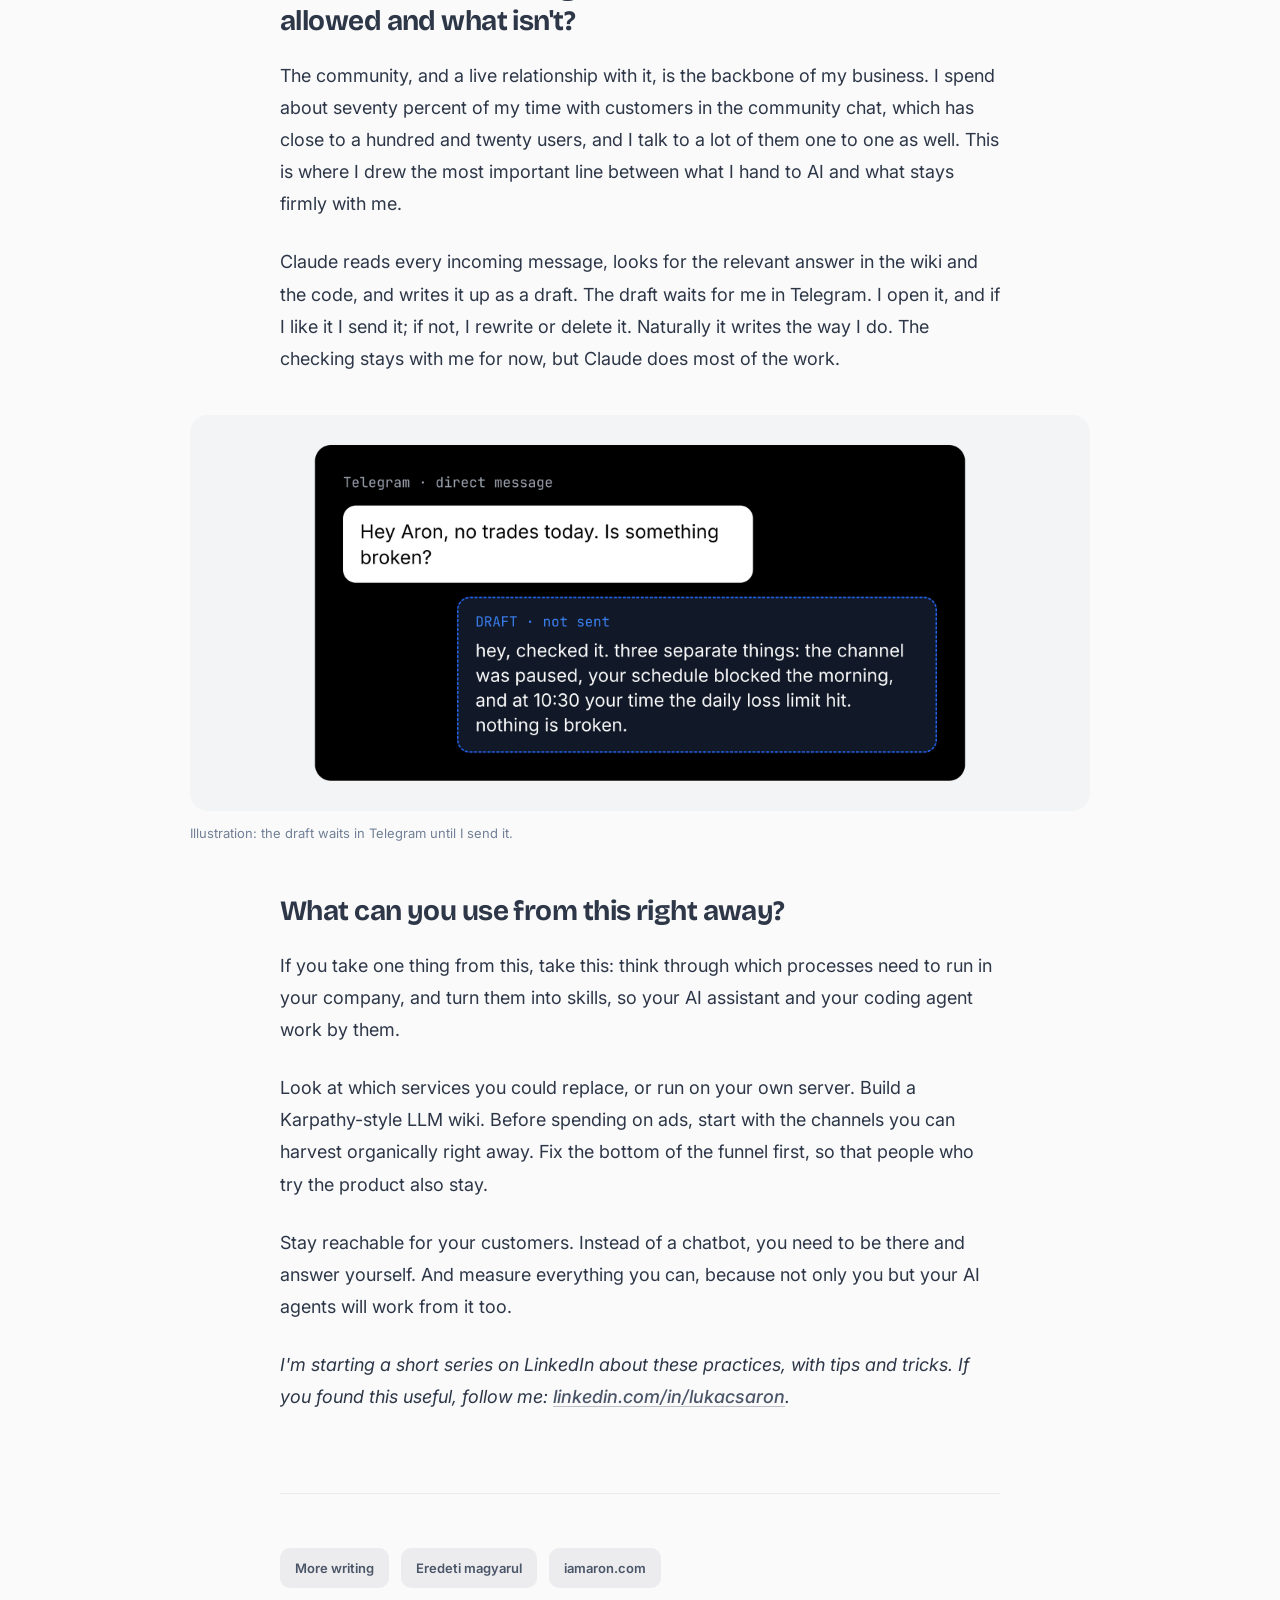
==== commit eac357f8: "Drop the hero caption and gallery note from the AI-first article Co-Authored-By: Claude Opus 5.5 <no" ====
--- a/ai-first-egyedul.en.html
+++ b/ai-first-egyedul.en.html
@@ -69,7 +69,6 @@
             <div class="article-body">
                 <figure class="wide">
                 <picture><source srcset="photos/ai-first/nyito.avif" type="image/avif"><img src="photos/ai-first/nyito.webp" width="920" height="690" decoding="async" alt="Aron in a TTMT T-shirt building a half-finished LEGO Millennium Falcon in front of a whiteboard"></picture>
-                <figcaption>Taking things apart, putting things together.</figcaption>
                 </figure>
 
                 <p class="lead">I take things apart and put things together. The first thing I took apart was at about eight: my dad came home with a very expensive computer with an LCD screen, and by the evening it no longer worked. I have taken a lot apart since, but I have put plenty together too. I helped international newspapers understand what was happening in Hungary. I started an avant-garde fashion label with friends. I have shared a stage with Mari Törőcsik and Xavér Varnus, built Bánkitó Festival and the Auróra cultural centre, help out at the family winery, and started learning the piano past thirty.</p>
@@ -87,7 +86,6 @@
                 <button type="button" data-full="photos/ai-first/g8.webp"><img src="photos/ai-first/g8.webp" width="1600" height="1060" loading="lazy" decoding="async" alt="Aron playing the piano"></button>
                 <button type="button" data-full="photos/ai-first/g9.webp"><img src="photos/ai-first/g9.webp" width="1440" height="810" loading="lazy" decoding="async" alt="Égboltkép in the Shark Tank studio"></button>
                 </div>
-                <p class="gallery-note">Click any photo to open it. Things taken apart and put together, from the first (AI-generated) picture to the Shark Tank studio.</p>
 
                 <h2>What am I building now?</h2>
 
